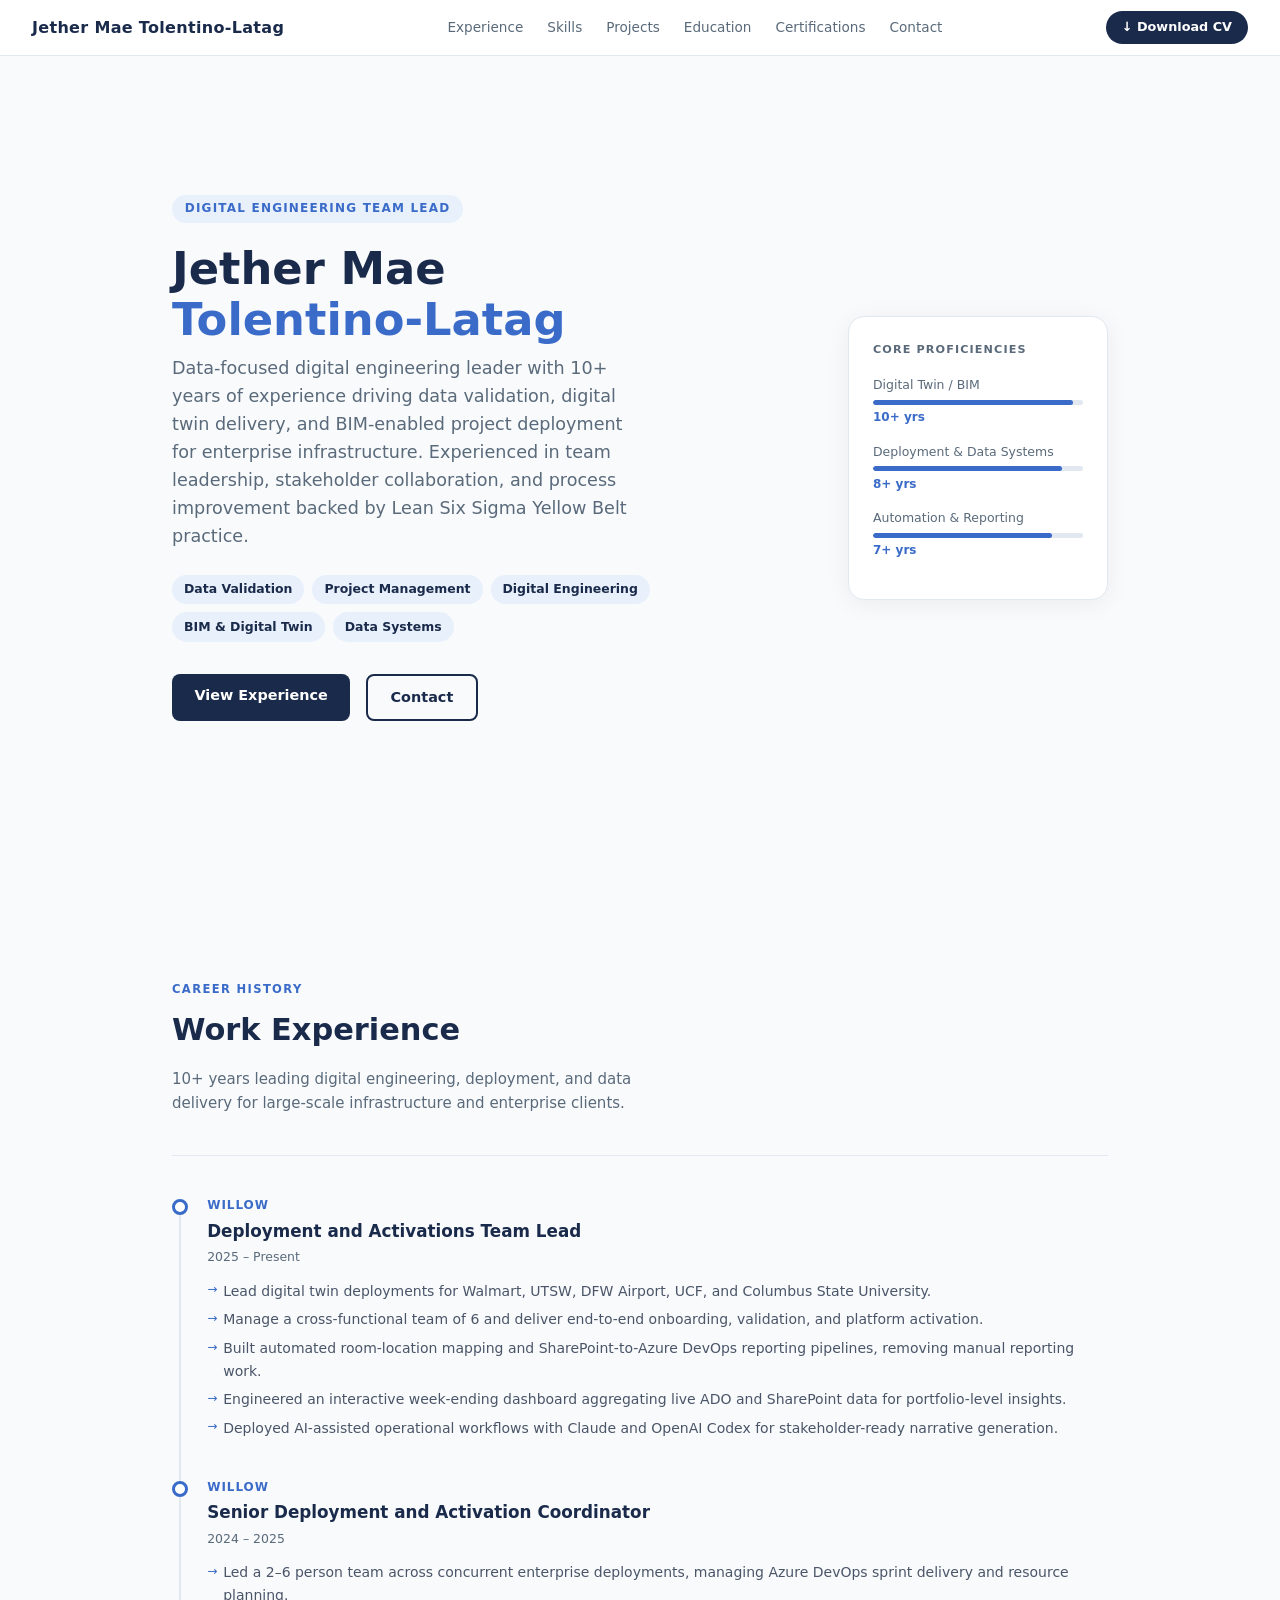
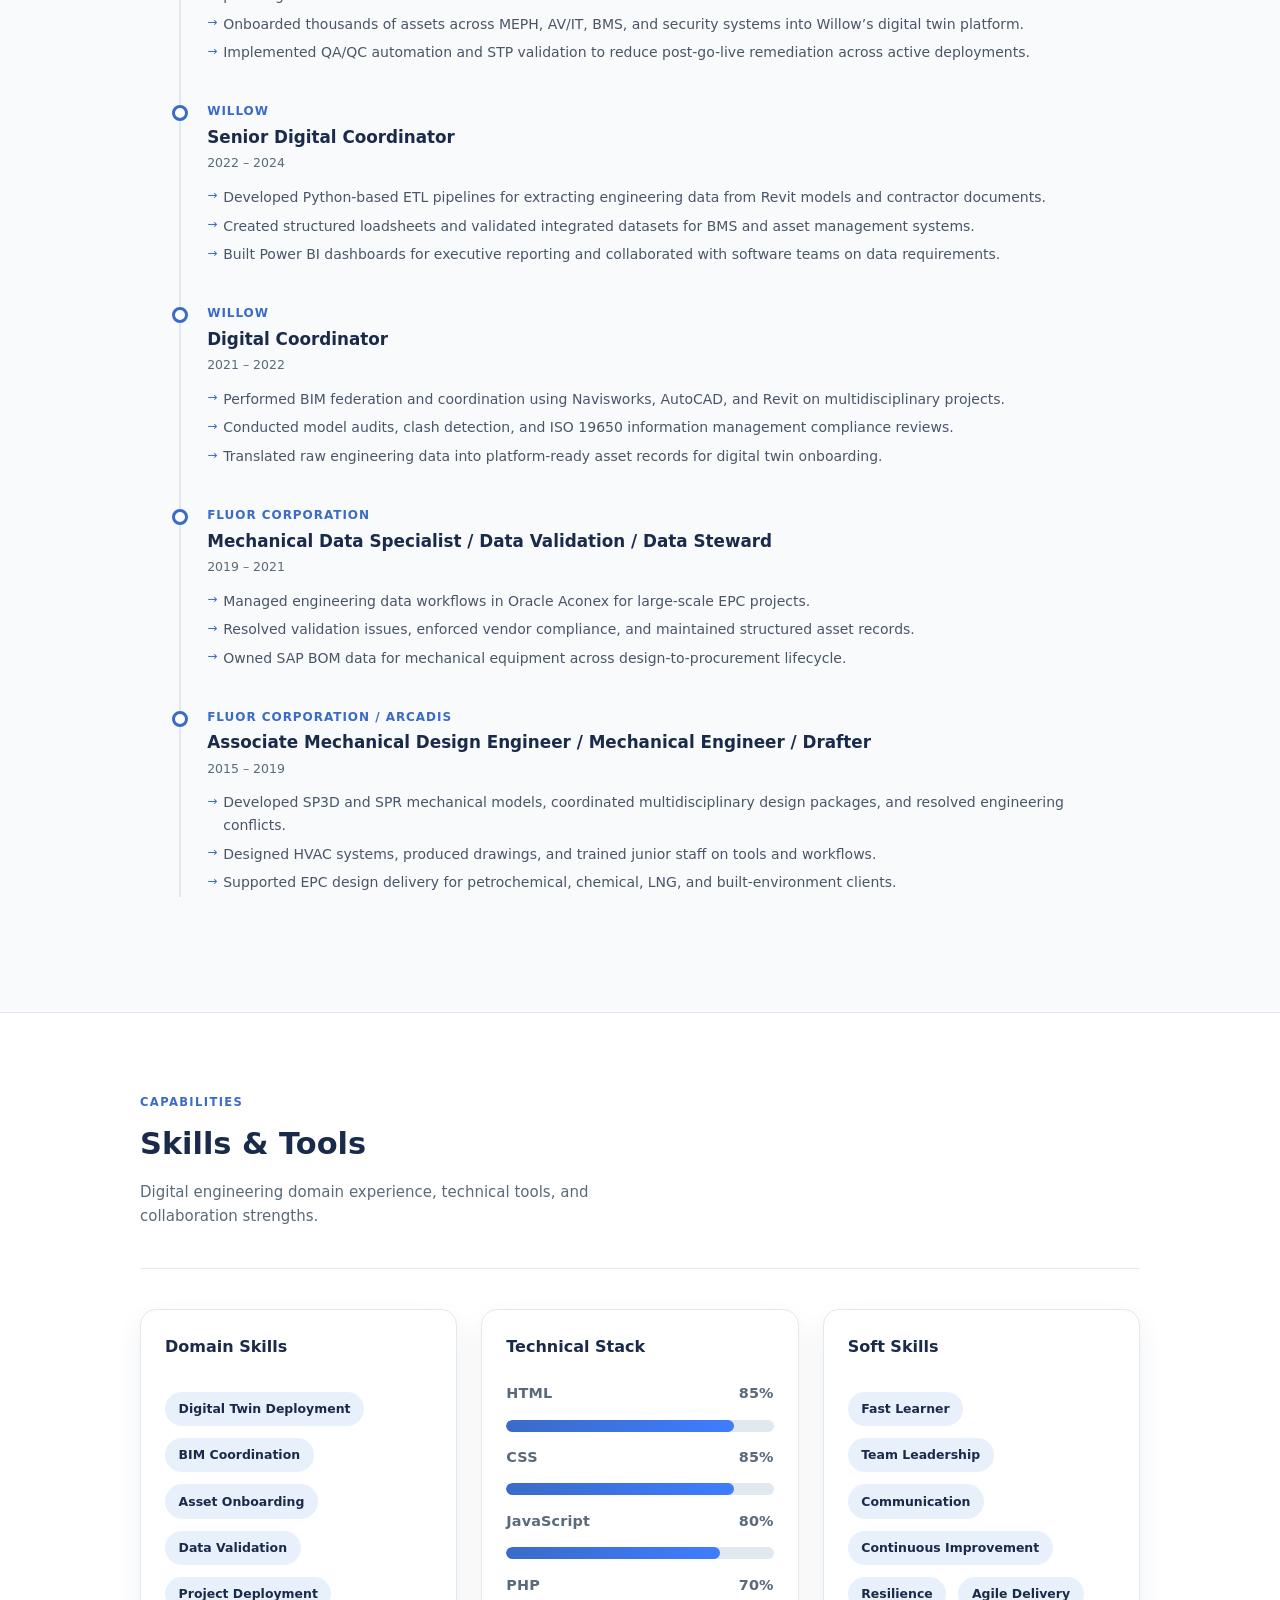
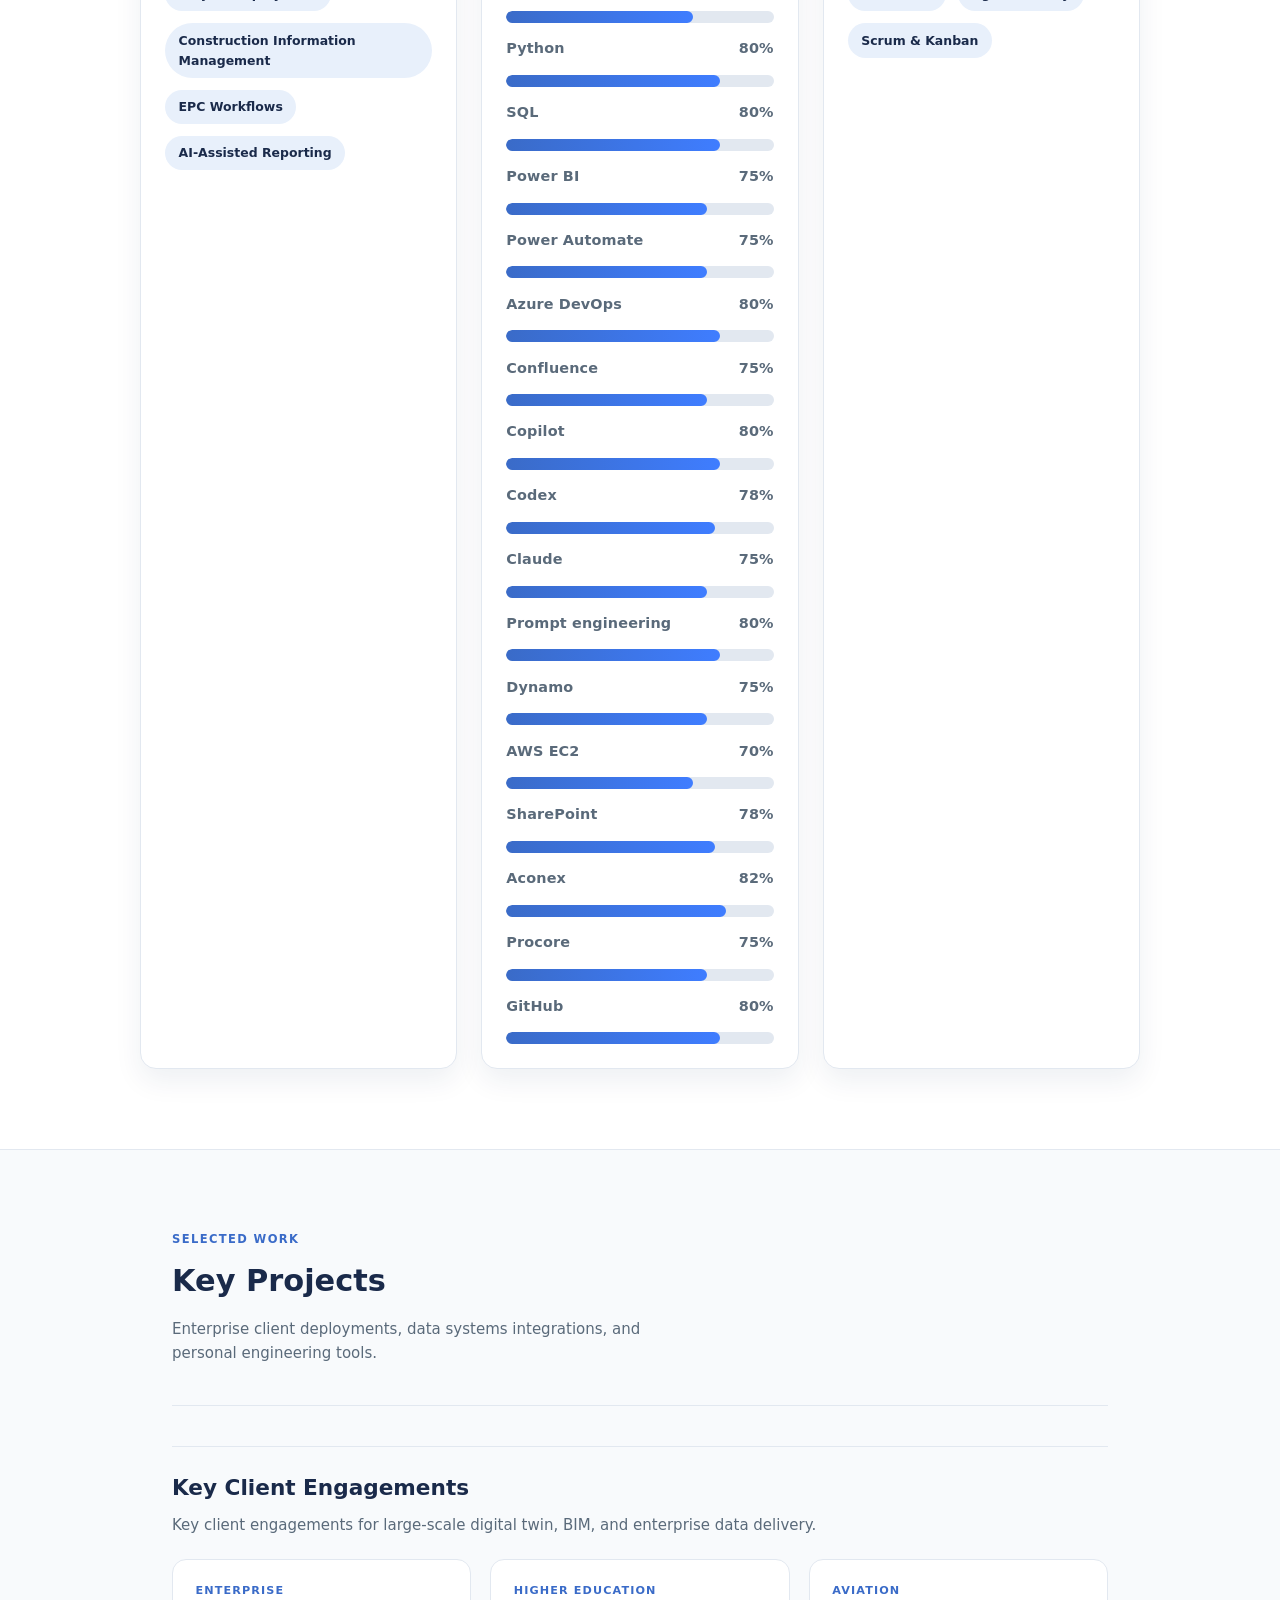
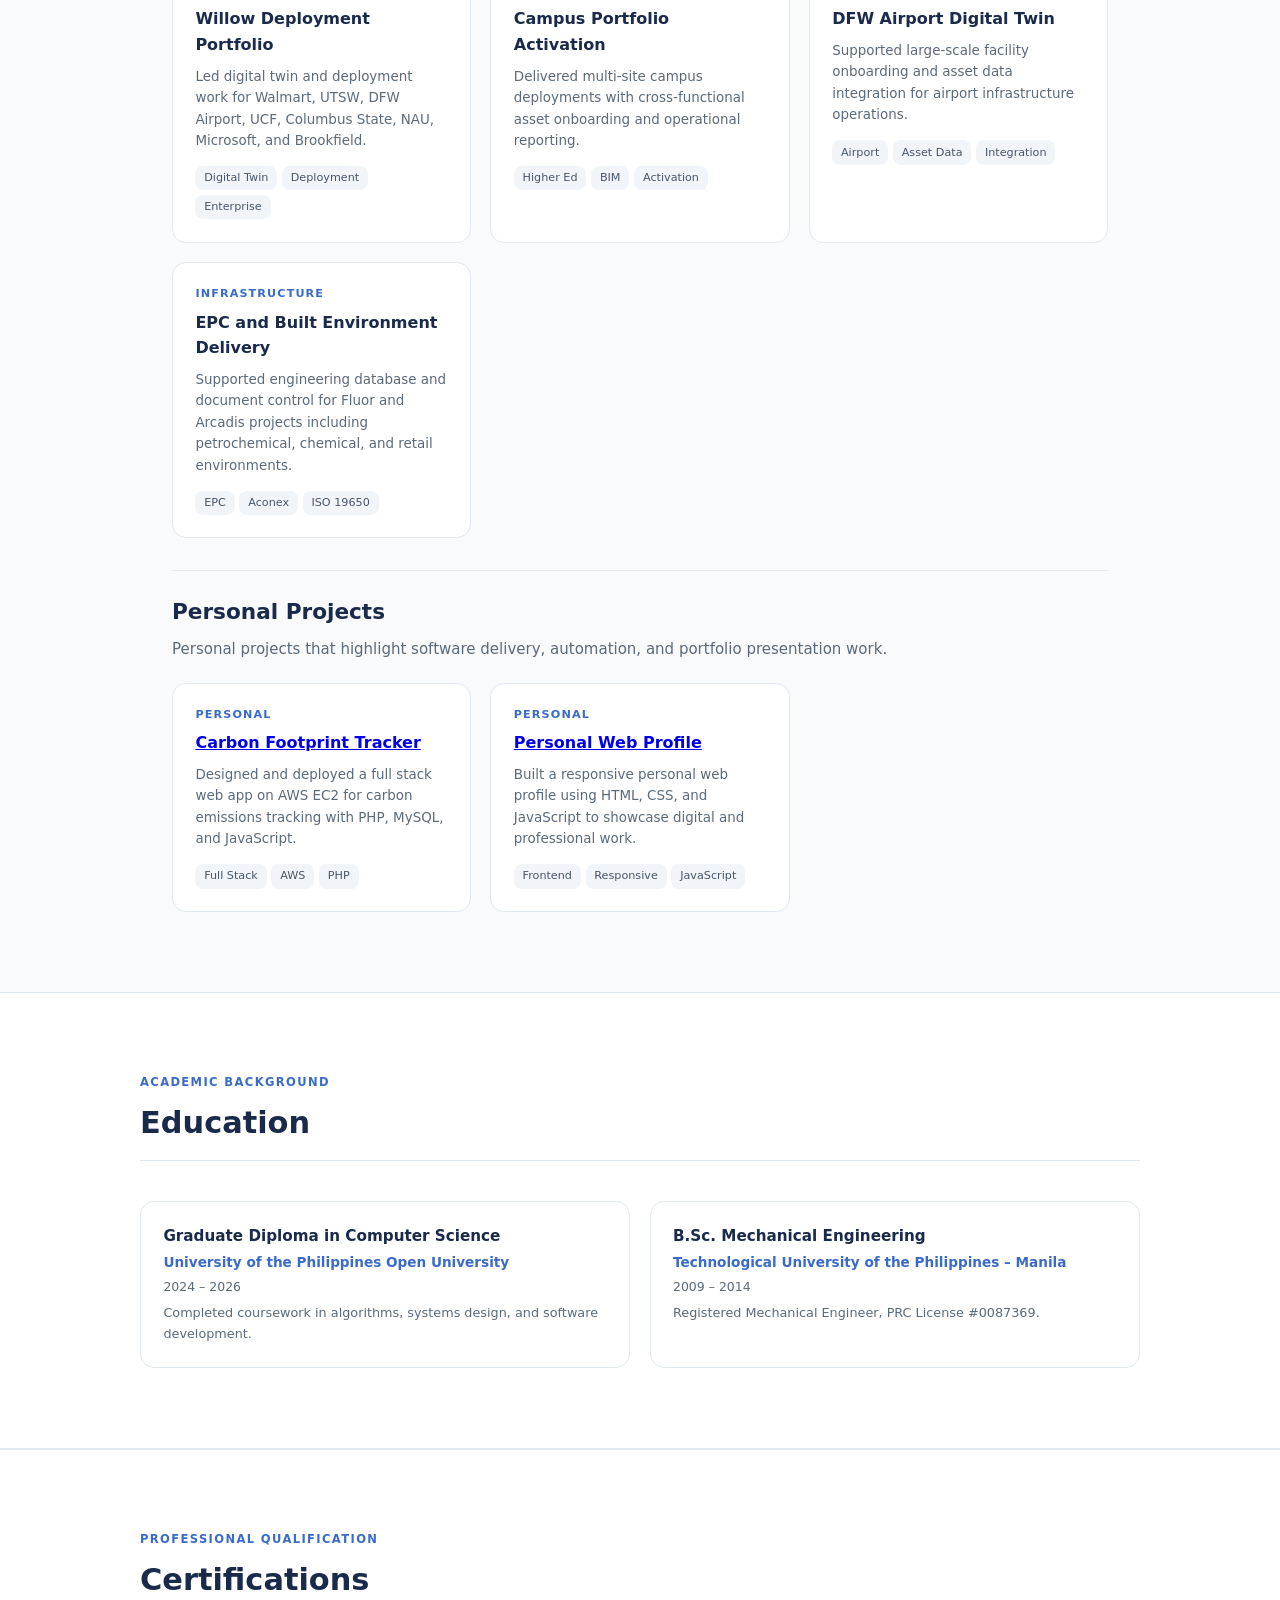
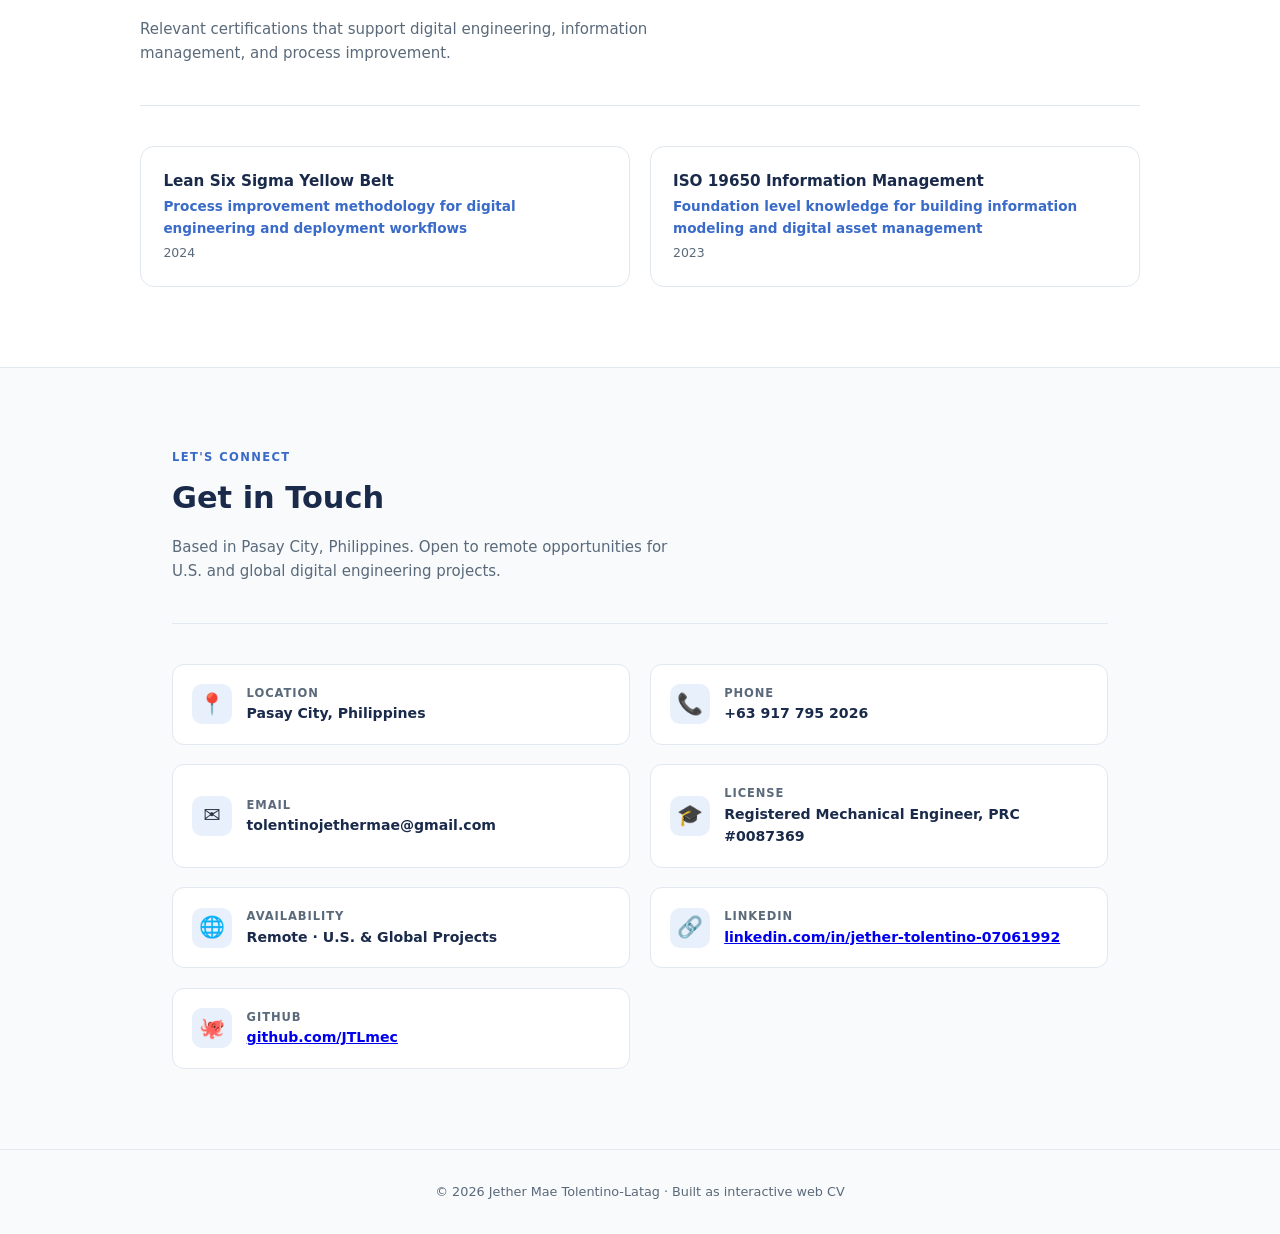
==== index.html @ 27176d37 "Add .DS_Store and remove Software & Cloud stat Adds a .DS_Store file and removes the "Software & Clo" ====
<!DOCTYPE html>
<html lang="en">
<head>
<meta charset="UTF-8"/>
<meta name="viewport" content="width=device-width,initial-scale=1"/>
<title>Jether Mae Tolentino-Latag – CV</title>
<link rel="stylesheet" href="style.css"/>
</head>
<body>

<nav>
  <span class="nav-name">Jether Mae Tolentino-Latag</span>
  <div class="nav-links">
    <a href="#experience">Experience</a>
    <a href="#skills">Skills</a>
    <a href="#projects">Projects</a>
    <a href="#education">Education</a>
    <a href="#certifications">Certifications</a>
    <a href="#contact">Contact</a>
  </div>
  <a class="nav-dl" href="resume.pdf" download>↓ Download CV</a>
</nav>

<!-- HERO -->
<section class="hero" id="hero">
  <div class="hero-inner">
    <div>
      <span class="hero-tag">Digital Engineering Team Lead</span>
      <h1>Jether Mae<br/><span>Tolentino-Latag</span></h1>
      <p class="hero-sub">Data-focused digital engineering leader with 10+ years of experience driving data validation, digital twin delivery, and BIM-enabled project deployment for enterprise infrastructure. Experienced in team leadership, stakeholder collaboration, and process improvement backed by Lean Six Sigma Yellow Belt practice.</p>
      <div class="hero-badges">
        <span class="badge">Data Validation</span>
        <span class="badge">Project Management</span>
        <span class="badge">Digital Engineering</span>
        <span class="badge">BIM & Digital Twin</span>
        <span class="badge">Data Systems</span>
      </div>
      <div class="hero-ctas">
        <a class="btn-primary" href="#experience">View Experience</a>
        <a class="btn-secondary" href="#contact">Contact</a>
      </div>
    </div>
    <div class="hero-card">
      <h3>Core Proficiencies</h3>
      <div class="stat">
        <div class="stat-label">Digital Twin / BIM</div>
        <div class="stat-bar"><div class="stat-fill" style="width:0%" data-w="95%"></div></div>
        <div class="stat-num">10+ yrs</div>
      </div>
      <div class="stat">
        <div class="stat-label">Deployment & Data Systems</div>
        <div class="stat-bar"><div class="stat-fill" style="width:0%" data-w="90%"></div></div>
        <div class="stat-num">8+ yrs</div>
      </div>
      <div class="stat">
        <div class="stat-label">Automation & Reporting</div>
        <div class="stat-bar"><div class="stat-fill" style="width:0%" data-w="85%"></div></div>
        <div class="stat-num">7+ yrs</div>
      </div>
    </div>
  </div>
</section>

<!-- EXPERIENCE -->
<section id="experience">
  <div class="reveal">
    <div class="section-label">Career History</div>
    <div class="section-title">Work Experience</div>
    <p class="section-sub">10+ years leading digital engineering, deployment, and data delivery for large-scale infrastructure and enterprise clients.</p>
  </div>
  <hr class="divider"/>
  <div class="timeline reveal">
    <div class="tl-item">
      <div class="tl-dot"></div>
      <div class="tl-body">
        <div class="tl-company">Willow</div>
        <div class="tl-role">Deployment and Activations Team Lead</div>
        <div class="tl-date">2025 – Present</div>
        <ul class="tl-points">
          <li>Lead digital twin deployments for Walmart, UTSW, DFW Airport, UCF, and Columbus State University.</li>
          <li>Manage a cross-functional team of 6 and deliver end-to-end onboarding, validation, and platform activation.</li>
          <li>Built automated room-location mapping and SharePoint-to-Azure DevOps reporting pipelines, removing manual reporting work.</li>
          <li>Engineered an interactive week-ending dashboard aggregating live ADO and SharePoint data for portfolio-level insights.</li>
          <li>Deployed AI-assisted operational workflows with Claude and OpenAI Codex for stakeholder-ready narrative generation.</li>
        </ul>
      </div>
    </div>
    <div class="tl-item">
      <div class="tl-dot"></div>
      <div class="tl-body">
        <div class="tl-company">Willow</div>
        <div class="tl-role">Senior Deployment and Activation Coordinator</div>
        <div class="tl-date">2024 – 2025</div>
        <ul class="tl-points">
          <li>Led a 2–6 person team across concurrent enterprise deployments, managing Azure DevOps sprint delivery and resource planning.</li>
          <li>Onboarded thousands of assets across MEPH, AV/IT, BMS, and security systems into Willow’s digital twin platform.</li>
          <li>Implemented QA/QC automation and STP validation to reduce post-go-live remediation across active deployments.</li>
        </ul>
      </div>
    </div>
    <div class="tl-item">
      <div class="tl-dot"></div>
      <div class="tl-body">
        <div class="tl-company">Willow</div>
        <div class="tl-role">Senior Digital Coordinator</div>
        <div class="tl-date">2022 – 2024</div>
        <ul class="tl-points">
          <li>Developed Python-based ETL pipelines for extracting engineering data from Revit models and contractor documents.</li>
          <li>Created structured loadsheets and validated integrated datasets for BMS and asset management systems.</li>
          <li>Built Power BI dashboards for executive reporting and collaborated with software teams on data requirements.</li>
        </ul>
      </div>
    </div>
    <div class="tl-item">
      <div class="tl-dot"></div>
      <div class="tl-body">
        <div class="tl-company">Willow</div>
        <div class="tl-role">Digital Coordinator</div>
        <div class="tl-date">2021 – 2022</div>
        <ul class="tl-points">
          <li>Performed BIM federation and coordination using Navisworks, AutoCAD, and Revit on multidisciplinary projects.</li>
          <li>Conducted model audits, clash detection, and ISO 19650 information management compliance reviews.</li>
          <li>Translated raw engineering data into platform-ready asset records for digital twin onboarding.</li>
        </ul>
      </div>
    </div>
    <div class="tl-item">
      <div class="tl-dot"></div>
      <div class="tl-body">
        <div class="tl-company">Fluor Corporation</div>
        <div class="tl-role">Mechanical Data Specialist / Data Validation / Data Steward</div>
        <div class="tl-date">2019 – 2021</div>
        <ul class="tl-points">
          <li>Managed engineering data workflows in Oracle Aconex for large-scale EPC projects.</li>
          <li>Resolved validation issues, enforced vendor compliance, and maintained structured asset records.</li>
          <li>Owned SAP BOM data for mechanical equipment across design-to-procurement lifecycle.</li>
        </ul>
      </div>
    </div>
    <div class="tl-item">
      <div class="tl-dot"></div>
      <div class="tl-body">
        <div class="tl-company">Fluor Corporation / Arcadis</div>
        <div class="tl-role">Associate Mechanical Design Engineer / Mechanical Engineer / Drafter</div>
        <div class="tl-date">2015 – 2019</div>
        <ul class="tl-points">
          <li>Developed SP3D and SPR mechanical models, coordinated multidisciplinary design packages, and resolved engineering conflicts.</li>
          <li>Designed HVAC systems, produced drawings, and trained junior staff on tools and workflows.</li>
          <li>Supported EPC design delivery for petrochemical, chemical, LNG, and built-environment clients.</li>
        </ul>
      </div>
    </div>
  </div>
</section>

<!-- SKILLS -->
<section id="skills" style="background:var(--white);border-top:1px solid var(--border);border-bottom:1px solid var(--border);max-width:100%;padding:5rem 2rem;">
<div style="max-width:1000px;margin:0 auto;">
    <div class="reveal">
    <div class="section-label">Capabilities</div>
    <div class="section-title">Skills & Tools</div>
    <p class="section-sub">Digital engineering domain experience, technical tools, and collaboration strengths.</p>
  </div>
  <hr class="divider"/>
  <div class="skill-grid reveal">
    <div class="skill-card">
      <div class="skill-card-title">Domain Skills</div>
      <div class="skill-badges">
        <span class="badge">Digital Twin Deployment</span>
        <span class="badge">BIM Coordination</span>
        <span class="badge">Asset Onboarding</span>
        <span class="badge">Data Validation</span>
        <span class="badge">Project Deployment</span>
        <span class="badge">Construction Information Management</span>
        <span class="badge">EPC Workflows</span>
        <span class="badge">AI-Assisted Reporting</span>
      </div>
    </div>
    <div class="skill-card">
      <div class="skill-card-title">Technical Stack</div>
      <div class="skill-metrics">
        <div class="metric-row"><span>HTML</span><span>85%</span></div>
        <div class="metric-bar"><div class="metric-fill" style="width:0%" data-w="85%"></div></div>
        <div class="metric-row"><span>CSS</span><span>85%</span></div>
        <div class="metric-bar"><div class="metric-fill" style="width:0%" data-w="85%"></div></div>
        <div class="metric-row"><span>JavaScript</span><span>80%</span></div>
        <div class="metric-bar"><div class="metric-fill" style="width:0%" data-w="80%"></div></div>
        <div class="metric-row"><span>PHP</span><span>70%</span></div>
        <div class="metric-bar"><div class="metric-fill" style="width:0%" data-w="70%"></div></div>
        <div class="metric-row"><span>Python</span><span>80%</span></div>
        <div class="metric-bar"><div class="metric-fill" style="width:0%" data-w="80%"></div></div>
        <div class="metric-row"><span>SQL</span><span>80%</span></div>
        <div class="metric-bar"><div class="metric-fill" style="width:0%" data-w="80%"></div></div>
        <div class="metric-row"><span>Power BI</span><span>75%</span></div>
        <div class="metric-bar"><div class="metric-fill" style="width:0%" data-w="75%"></div></div>
        <div class="metric-row"><span>Power Automate</span><span>75%</span></div>
        <div class="metric-bar"><div class="metric-fill" style="width:0%" data-w="75%"></div></div>
        <div class="metric-row"><span>Azure DevOps</span><span>80%</span></div>
        <div class="metric-bar"><div class="metric-fill" style="width:0%" data-w="80%"></div></div>
        <div class="metric-row"><span>Confluence</span><span>75%</span></div>
        <div class="metric-bar"><div class="metric-fill" style="width:0%" data-w="75%"></div></div>
        <div class="metric-row"><span>Copilot</span><span>80%</span></div>
        <div class="metric-bar"><div class="metric-fill" style="width:0%" data-w="80%"></div></div>
        <div class="metric-row"><span>Codex</span><span>78%</span></div>
        <div class="metric-bar"><div class="metric-fill" style="width:0%" data-w="78%"></div></div>
        <div class="metric-row"><span>Claude</span><span>75%</span></div>
        <div class="metric-bar"><div class="metric-fill" style="width:0%" data-w="75%"></div></div>
        <div class="metric-row"><span>Prompt engineering</span><span>80%</span></div>
        <div class="metric-bar"><div class="metric-fill" style="width:0%" data-w="80%"></div></div>
        <div class="metric-row"><span>Dynamo</span><span>75%</span></div>
        <div class="metric-bar"><div class="metric-fill" style="width:0%" data-w="75%"></div></div>
        <div class="metric-row"><span>AWS EC2</span><span>70%</span></div>
        <div class="metric-bar"><div class="metric-fill" style="width:0%" data-w="70%"></div></div>
        <div class="metric-row"><span>SharePoint</span><span>78%</span></div>
        <div class="metric-bar"><div class="metric-fill" style="width:0%" data-w="78%"></div></div>
        <div class="metric-row"><span>Aconex</span><span>82%</span></div>
        <div class="metric-bar"><div class="metric-fill" style="width:0%" data-w="82%"></div></div>
        <div class="metric-row"><span>Procore</span><span>75%</span></div>
        <div class="metric-bar"><div class="metric-fill" style="width:0%" data-w="75%"></div></div>
        <div class="metric-row"><span>GitHub</span><span>80%</span></div>
        <div class="metric-bar"><div class="metric-fill" style="width:0%" data-w="80%"></div></div>
      </div>
    </div>
    <div class="skill-card">
      <div class="skill-card-title">Soft Skills</div>
      <div class="skill-badges">
        <span class="badge">Fast Learner</span>
        <span class="badge">Team Leadership</span>
        <span class="badge">Communication</span>
        <span class="badge">Continuous Improvement</span>
        <span class="badge">Resilience</span>
        <span class="badge">Agile Delivery</span>
        <span class="badge">Scrum & Kanban</span>
      </div>
    </div>
  </div>
</div>
</section>

<!-- PROJECTS -->
<section id="projects">
  <div class="reveal">
    <div class="section-label">Selected Work</div>
    <div class="section-title">Key Projects</div>
    <p class="section-sub">Enterprise client deployments, data systems integrations, and personal engineering tools.</p>
  </div>
  <hr class="divider"/>
  <div class="subsection-header reveal">
    <div class="subsection-title">Key Client Engagements</div>
    <div class="subsection-summary">Key client engagements for large-scale digital twin, BIM, and enterprise data delivery.</div>
  </div>
  <div class="proj-grid reveal">
    <div class="proj-card">
      <div class="proj-client">Enterprise</div>
      <div class="proj-name">Willow Deployment Portfolio</div>
      <div class="proj-desc">Led digital twin and deployment work for Walmart, UTSW, DFW Airport, UCF, Columbus State, NAU, Microsoft, and Brookfield.</div>
      <div class="proj-chips"><span class="chip">Digital Twin</span><span class="chip">Deployment</span><span class="chip">Enterprise</span></div>
    </div>
    <div class="proj-card">
      <div class="proj-client">Higher Education</div>
      <div class="proj-name">Campus Portfolio Activation</div>
      <div class="proj-desc">Delivered multi-site campus deployments with cross-functional asset onboarding and operational reporting.</div>
      <div class="proj-chips"><span class="chip">Higher Ed</span><span class="chip">BIM</span><span class="chip">Activation</span></div>
    </div>
    <div class="proj-card">
      <div class="proj-client">Aviation</div>
      <div class="proj-name">DFW Airport Digital Twin</div>
      <div class="proj-desc">Supported large-scale facility onboarding and asset data integration for airport infrastructure operations.</div>
      <div class="proj-chips"><span class="chip">Airport</span><span class="chip">Asset Data</span><span class="chip">Integration</span></div>
    </div>
    <div class="proj-card">
      <div class="proj-client">Infrastructure</div>
      <div class="proj-name">EPC and Built Environment Delivery</div>
      <div class="proj-desc">Supported engineering database and document control for Fluor and Arcadis projects including petrochemical, chemical, and retail environments.</div>
      <div class="proj-chips"><span class="chip">EPC</span><span class="chip">Aconex</span><span class="chip">ISO 19650</span></div>
    </div>
  </div>
  <div class="subsection-header reveal">
    <div class="subsection-title">Personal Projects</div>
    <div class="subsection-summary">Personal projects that highlight software delivery, automation, and portfolio presentation work.</div>
  </div>
  <div class="proj-grid reveal">
    <div class="proj-card">
      <div class="proj-client">Personal</div>
      <div class="proj-name"><a href="https://jtlmec.github.io/C-Tracker/" target="_blank" rel="noopener">Carbon Footprint Tracker</a></div>
      <div class="proj-desc">Designed and deployed a full stack web app on AWS EC2 for carbon emissions tracking with PHP, MySQL, and JavaScript.</div>
      <div class="proj-chips"><span class="chip">Full Stack</span><span class="chip">AWS</span><span class="chip">PHP</span></div>
    </div>
    <div class="proj-card">
      <div class="proj-client">Personal</div>
      <div class="proj-name"><a href="https://jtlmec.github.io/CMSC207_Personal_Web_Profile/" target="_blank" rel="noopener">Personal Web Profile</a></div>
      <div class="proj-desc">Built a responsive personal web profile using HTML, CSS, and JavaScript to showcase digital and professional work.</div>
      <div class="proj-chips"><span class="chip">Frontend</span><span class="chip">Responsive</span><span class="chip">JavaScript</span></div>
    </div>
  </div>
</section>

<!-- EDUCATION -->
<section id="education" style="background:var(--white);border-top:1px solid var(--border);border-bottom:1px solid var(--border);max-width:100%;padding:5rem 2rem;">
<div style="max-width:1000px;margin:0 auto;">
  <div class="reveal">
    <div class="section-label">Academic Background</div>
    <div class="section-title">Education</div>
  </div>
  <hr class="divider"/>
  <div class="edu-grid reveal">
    <div class="edu-card">
      <div class="edu-degree">Graduate Diploma in Computer Science</div>
      <div class="edu-school">University of the Philippines Open University</div>
      <div class="edu-year">2024 – 2026</div>
      <div class="edu-note">Completed coursework in algorithms, systems design, and software development.</div>
    </div>
    <div class="edu-card">
      <div class="edu-degree">B.Sc. Mechanical Engineering</div>
      <div class="edu-school">Technological University of the Philippines – Manila</div>
      <div class="edu-year">2009 – 2014</div>
      <div class="edu-note">Registered Mechanical Engineer, PRC License #0087369.</div>
    </div>
  </div>
</div>
</section>

<!-- CERTIFICATIONS -->
<section id="certifications" style="background:var(--white);border-top:1px solid var(--border);border-bottom:1px solid var(--border);max-width:100%;padding:5rem 2rem;">
<div style="max-width:1000px;margin:0 auto;">
  <div class="reveal">
    <div class="section-label">Professional Qualification</div>
    <div class="section-title">Certifications</div>
    <p class="section-sub">Relevant certifications that support digital engineering, information management, and process improvement.</p>
  </div>
  <hr class="divider"/>
  <div class="edu-grid reveal">
    <div class="edu-card">
      <div class="edu-degree">Lean Six Sigma Yellow Belt</div>
      <div class="edu-school">Process improvement methodology for digital engineering and deployment workflows</div>
      <div class="edu-year">2024</div>
    </div>
    <div class="edu-card">
      <div class="edu-degree">ISO 19650 Information Management</div>
      <div class="edu-school">Foundation level knowledge for building information modeling and digital asset management</div>
      <div class="edu-year">2023</div>
    </div>
  </div>
</div>
</section>

<!-- CONTACT -->
<section id="contact">
  <div class="reveal">
    <div class="section-label">Let's Connect</div>
    <div class="section-title">Get in Touch</div>
    <p class="section-sub">Based in Pasay City, Philippines. Open to remote opportunities for U.S. and global digital engineering projects.</p>
  </div>
  <hr class="divider"/>
  <div class="contact-grid reveal">
    <div class="contact-item">
      <div class="contact-icon">📍</div>
      <div>
        <div class="contact-label">Location</div>
        <div class="contact-val">Pasay City, Philippines</div>
      </div>
    </div>
    <div class="contact-item">
      <div class="contact-icon">📞</div>
      <div>
        <div class="contact-label">Phone</div>
        <div class="contact-val">+63 917 795 2026</div>
      </div>
    </div>
    <div class="contact-item">
      <div class="contact-icon">✉️</div>
      <div>
        <div class="contact-label">Email</div>
        <div class="contact-val">tolentinojethermae@gmail.com</div>
      </div>
    </div>
    <div class="contact-item">
      <div class="contact-icon">🎓</div>
      <div>
        <div class="contact-label">License</div>
        <div class="contact-val">Registered Mechanical Engineer, PRC #0087369</div>
      </div>
    </div>
    <div class="contact-item">
      <div class="contact-icon">🌐</div>
      <div>
        <div class="contact-label">Availability</div>
        <div class="contact-val">Remote · U.S. & Global Projects</div>
      </div>
    </div>
    <div class="contact-item">
      <div class="contact-icon">🔗</div>
      <div>
        <div class="contact-label">LinkedIn</div>
        <div class="contact-val"><a href="https://www.linkedin.com/in/jether-tolentino-07061992" target="_blank" rel="noopener">linkedin.com/in/jether-tolentino-07061992</a></div>
      </div>
    </div>
    <div class="contact-item">
      <div class="contact-icon">🐙</div>
      <div>
        <div class="contact-label">GitHub</div>
        <div class="contact-val"><a href="https://github.com/JTLmec" target="_blank" rel="noopener">github.com/JTLmec</a></div>
      </div>
    </div>
  </div>
</section>

<footer style="text-align:center;padding:2rem;color:var(--mid);font-size:.8rem;border-top:1px solid var(--border);">
  © 2026 Jether Mae Tolentino-Latag · Built as interactive web CV
</footer>

<script>
  // Scroll reveal
  const reveals = document.querySelectorAll('.reveal');
  const obs = new IntersectionObserver(entries=>{
    entries.forEach(e=>{if(e.isIntersecting){e.target.classList.add('visible');}});
  },{threshold:.12});
  reveals.forEach(r=>obs.observe(r));

  // Animate hero and skill bars when each section becomes visible
  const statFills = document.querySelectorAll('.stat-fill');
  const metricFills = document.querySelectorAll('.metric-fill');
  const barObs = new IntersectionObserver(entries=>{
    entries.forEach(e=>{
      if(!e.isIntersecting) return;
      if(e.target.classList.contains('hero-card')){
        statFills.forEach(f=>{f.style.width=f.dataset.w;});
      }
      if(e.target.classList.contains('skill-grid')){
        metricFills.forEach(f=>{f.style.width=f.dataset.w;});
      }
    });
  },{threshold:.25});
  const heroCard = document.querySelector('.hero-card');
  const skillGrid = document.querySelector('.skill-grid');
  if(heroCard) barObs.observe(heroCard);
  if(skillGrid) barObs.observe(skillGrid);

  // Active nav link on scroll
  const sections = document.querySelectorAll('section[id]');
  const navLinks = document.querySelectorAll('.nav-links a');
  window.addEventListener('scroll',()=>{
    let cur='';
    sections.forEach(s=>{
      if(window.scrollY>=s.offsetTop-80) cur=s.id;
    });
    navLinks.forEach(a=>{
      a.classList.toggle('active',a.getAttribute('href')==='#'+cur);
    });
  });

  // Hide download link if resume.pdf is not present
  (function(){
    const dl = document.querySelector('.nav-dl');
    if(!dl) return;
    fetch('resume.pdf', {method: 'HEAD'}).then(res=>{
      if(!res.ok) dl.style.display = 'none';
    }).catch(()=>{ dl.style.display = 'none'; });
  })();
</script>
</body>
</html>
---- style.css ----
*{margin:0;padding:0;box-sizing:border-box;}
:root{
  --navy:#1a2a4a;
  --blue:#3a6bc8;
  --light-blue:#e8f0fb;
  --mid:#5a6a7a;
  --border:#e2e8f0;
  --bg:#f8fafc;
  --white:#fff;
}
body{font-family:'Segoe UI',system-ui,sans-serif;background:var(--bg);color:#2d3748;line-height:1.6;font-size:15px;}

/* NAV */
nav{position:fixed;top:0;left:0;right:0;z-index:100;background:rgba(255,255,255,0.95);backdrop-filter:blur(8px);border-bottom:1px solid var(--border);display:flex;align-items:center;justify-content:space-between;padding:0 2rem;height:56px;}
.nav-name{font-weight:700;color:var(--navy);font-size:1rem;letter-spacing:.02em;}
.nav-links{display:flex;gap:1.5rem;}
.nav-links a{text-decoration:none;color:var(--mid);font-size:.85rem;font-weight:500;transition:color .2s;}
.nav-links a:hover,.nav-links a.active{color:var(--blue);}
.nav-dl{background:var(--navy);color:#fff;padding:.4rem 1rem;border-radius:20px;font-size:.8rem;font-weight:600;text-decoration:none;transition:background .2s;}
.nav-dl:hover{background:var(--blue);}

/* HERO */
.hero{min-height:100vh;display:flex;align-items:center;padding:80px 2rem 4rem;max-width:1000px;margin:0 auto;}
.hero-inner{display:grid;grid-template-columns:1fr 260px;gap:3rem;align-items:center;width:100%;}
.hero-tag{display:inline-block;background:var(--light-blue);color:var(--blue);font-size:.75rem;font-weight:700;letter-spacing:.1em;text-transform:uppercase;padding:.3rem .8rem;border-radius:20px;margin-bottom:1.2rem;}
.hero h1{font-size:2.8rem;font-weight:800;color:var(--navy);line-height:1.15;margin-bottom:.5rem;}
.hero h1 span{color:var(--blue);}
.hero-sub{font-size:1.1rem;color:var(--mid);margin-bottom:1.5rem;max-width:480px;}
.hero-badges{display:flex;flex-wrap:wrap;gap:.5rem;margin-bottom:2rem;}
.badge{background:var(--light-blue);color:var(--navy);font-size:.78rem;font-weight:600;padding:.3rem .75rem;border-radius:20px;}
.hero-ctas{display:flex;gap:1rem;}
.btn-primary{background:var(--navy);color:#fff;padding:.65rem 1.4rem;border-radius:8px;text-decoration:none;font-weight:600;font-size:.9rem;transition:background .2s;}
.btn-primary:hover{background:var(--blue);}
.btn-secondary{border:2px solid var(--navy);color:var(--navy);padding:.65rem 1.4rem;border-radius:8px;text-decoration:none;font-weight:600;font-size:.9rem;transition:all .2s;}
.btn-secondary:hover{background:var(--navy);color:#fff;}
.hero-card{background:var(--white);border:1px solid var(--border);border-radius:16px;padding:1.5rem;box-shadow:0 4px 24px rgba(0,0,0,.06);}
.hero-card h3{font-size:.7rem;text-transform:uppercase;letter-spacing:.1em;color:var(--mid);margin-bottom:1rem;}
.stat{margin-bottom:.9rem;}
.stat-label{font-size:.78rem;color:var(--mid);margin-bottom:.3rem;}
.stat-bar{height:5px;background:var(--border);border-radius:3px;overflow:hidden;}
.stat-fill{height:100%;background:var(--blue);border-radius:3px;transition:width 1.2s ease;}
.stat-num{font-size:.75rem;color:var(--blue);font-weight:700;margin-top:.2rem;}

/* SECTIONS */
section{max-width:1000px;margin:0 auto;padding:5rem 2rem;}
.section-label{font-size:.72rem;text-transform:uppercase;letter-spacing:.12em;color:var(--blue);font-weight:700;margin-bottom:.5rem;}
.section-title{font-size:1.9rem;font-weight:800;color:var(--navy);margin-bottom:.75rem;}
.section-sub{color:var(--mid);max-width:520px;margin-bottom:2.5rem;}
.subsection-header{margin:2rem 0 1.25rem;padding-top:1.5rem;border-top:1px solid var(--border);}
.subsection-label{font-size:.72rem;text-transform:uppercase;letter-spacing:.12em;color:var(--blue);font-weight:700;margin-bottom:.45rem;display:block;}
.subsection-title{font-size:1.35rem;font-weight:800;color:var(--navy);margin-bottom:.45rem;}
.subsection-summary{color:var(--mid);max-width:760px;margin-bottom:0;line-height:1.7;}
.divider{border:none;border-top:1px solid var(--border);margin-bottom:2.5rem;}

/* EXPERIENCE */
.timeline{position:relative;}
.timeline::before{content:'';position:absolute;left:7px;top:6px;bottom:0;width:2px;background:var(--border);}
.tl-item{display:grid;grid-template-columns:16px 1fr;gap:1.2rem;margin-bottom:2.2rem;position:relative;}
.tl-dot{width:16px;height:16px;border-radius:50%;background:var(--white);border:3px solid var(--blue);margin-top:3px;flex-shrink:0;z-index:1;}
.tl-body{}
.tl-company{font-size:.75rem;text-transform:uppercase;letter-spacing:.08em;color:var(--blue);font-weight:700;}
.tl-role{font-size:1.05rem;font-weight:700;color:var(--navy);margin:.15rem 0;}
.tl-date{font-size:.78rem;color:var(--mid);margin-bottom:.6rem;}
.tl-points{list-style:none;}
.tl-points li{font-size:.875rem;color:#4a5568;padding:.2rem 0 .2rem 1rem;position:relative;}
.tl-points li::before{content:'→';position:absolute;left:0;color:var(--blue);font-size:.75rem;top:.22rem;}

/* SKILLS */
/* Consolidated skill styles to avoid duplicate/conflicting rules */
.skill-grid{display:grid;grid-template-columns:repeat(3,minmax(260px,1fr));gap:1.5rem;margin-top:2rem;}
.skill-card{background:var(--white);border:1px solid var(--border);border-radius:16px;padding:1.5rem;box-shadow:0 12px 28px rgba(16,39,82,.07);transition:box-shadow .2s,transform .2s;}
.skill-card:hover{box-shadow:0 14px 32px rgba(16,39,82,.09);transform:translateY(-3px);}
.skill-card-title{font-size:1rem;font-weight:700;color:var(--navy);margin-bottom:1.4rem;}
.skill-metrics{display:grid;gap:.9rem;}
.metric-row{display:flex;justify-content:space-between;font-size:.9rem;color:var(--mid);font-weight:700;letter-spacing:.01em;}
.metric-bar{background:var(--border);border-radius:999px;overflow:hidden;height:12px;}
.metric-fill{height:100%;background:linear-gradient(90deg,var(--blue),#3f7dff);border-radius:999px;transition:width .4s ease;}
.skill-badges{display:flex;flex-wrap:wrap;gap:.75rem;margin-top:2rem;}
.skill-badges .badge{font-size:.78rem;padding:.45rem .85rem;border-radius:999px;}

@media(max-width:980px){
  .skill-grid{grid-template-columns:1fr 1fr;}
}
@media(max-width:680px){
  .skill-grid{grid-template-columns:1fr;}
}

/* PROJECTS */
.proj-grid{display:grid;grid-template-columns:repeat(auto-fill,minmax(280px,1fr));gap:1.2rem;}
.proj-card{background:var(--white);border:1px solid var(--border);border-radius:14px;padding:1.4rem;transition:box-shadow .2s,transform .2s;}
.proj-card:hover{box-shadow:0 8px 28px rgba(0,0,0,.08);transform:translateY(-3px);}
.proj-client{font-size:.7rem;text-transform:uppercase;letter-spacing:.1em;color:var(--blue);font-weight:700;margin-bottom:.4rem;}
.proj-name{font-size:1rem;font-weight:700;color:var(--navy);margin-bottom:.5rem;}
.proj-desc{font-size:.84rem;color:var(--mid);margin-bottom:.9rem;}
.proj-chips{display:flex;flex-wrap:wrap;gap:.3rem;}
.chip{font-size:.7rem;background:#f1f5f9;color:#475569;padding:.2rem .55rem;border-radius:8px;font-weight:500;}

/* EDUCATION */
.edu-grid{display:grid;grid-template-columns:1fr 1fr;gap:1.2rem;}
.edu-card{background:var(--white);border:1px solid var(--border);border-radius:14px;padding:1.4rem;}
.edu-degree{font-weight:700;color:var(--navy);font-size:.95rem;}
.edu-school{color:var(--blue);font-size:.85rem;font-weight:600;margin:.2rem 0;}
.edu-year{font-size:.78rem;color:var(--mid);}
.edu-note{font-size:.8rem;color:var(--mid);margin-top:.4rem;}

/* CONTACT */
.contact-grid{display:grid;grid-template-columns:1fr 1fr;gap:1.2rem;}
.contact-item{background:var(--white);border:1px solid var(--border);border-radius:12px;padding:1.2rem;display:flex;align-items:center;gap:.9rem;}
.contact-icon{font-size:1.3rem;width:40px;height:40px;background:var(--light-blue);border-radius:10px;display:flex;align-items:center;justify-content:center;flex-shrink:0;}
.contact-label{font-size:.72rem;text-transform:uppercase;letter-spacing:.08em;color:var(--mid);font-weight:700;}
.contact-val{font-size:.88rem;color:var(--navy);font-weight:600;}

/* SCROLL ANIMATION */
.reveal{opacity:0;transform:translateY(20px);transition:opacity .6s ease,transform .6s ease;}
.reveal.visible{opacity:1;transform:none;}

@media(max-width:680px){
  .hero-inner{grid-template-columns:1fr;}
  .hero-card{display:none;}
  .hero h1{font-size:2rem;}
  .edu-grid,.contact-grid{grid-template-columns:1fr;}
  .nav-links{display:none;}
  .skill-bars{grid-template-columns:1fr;}
}
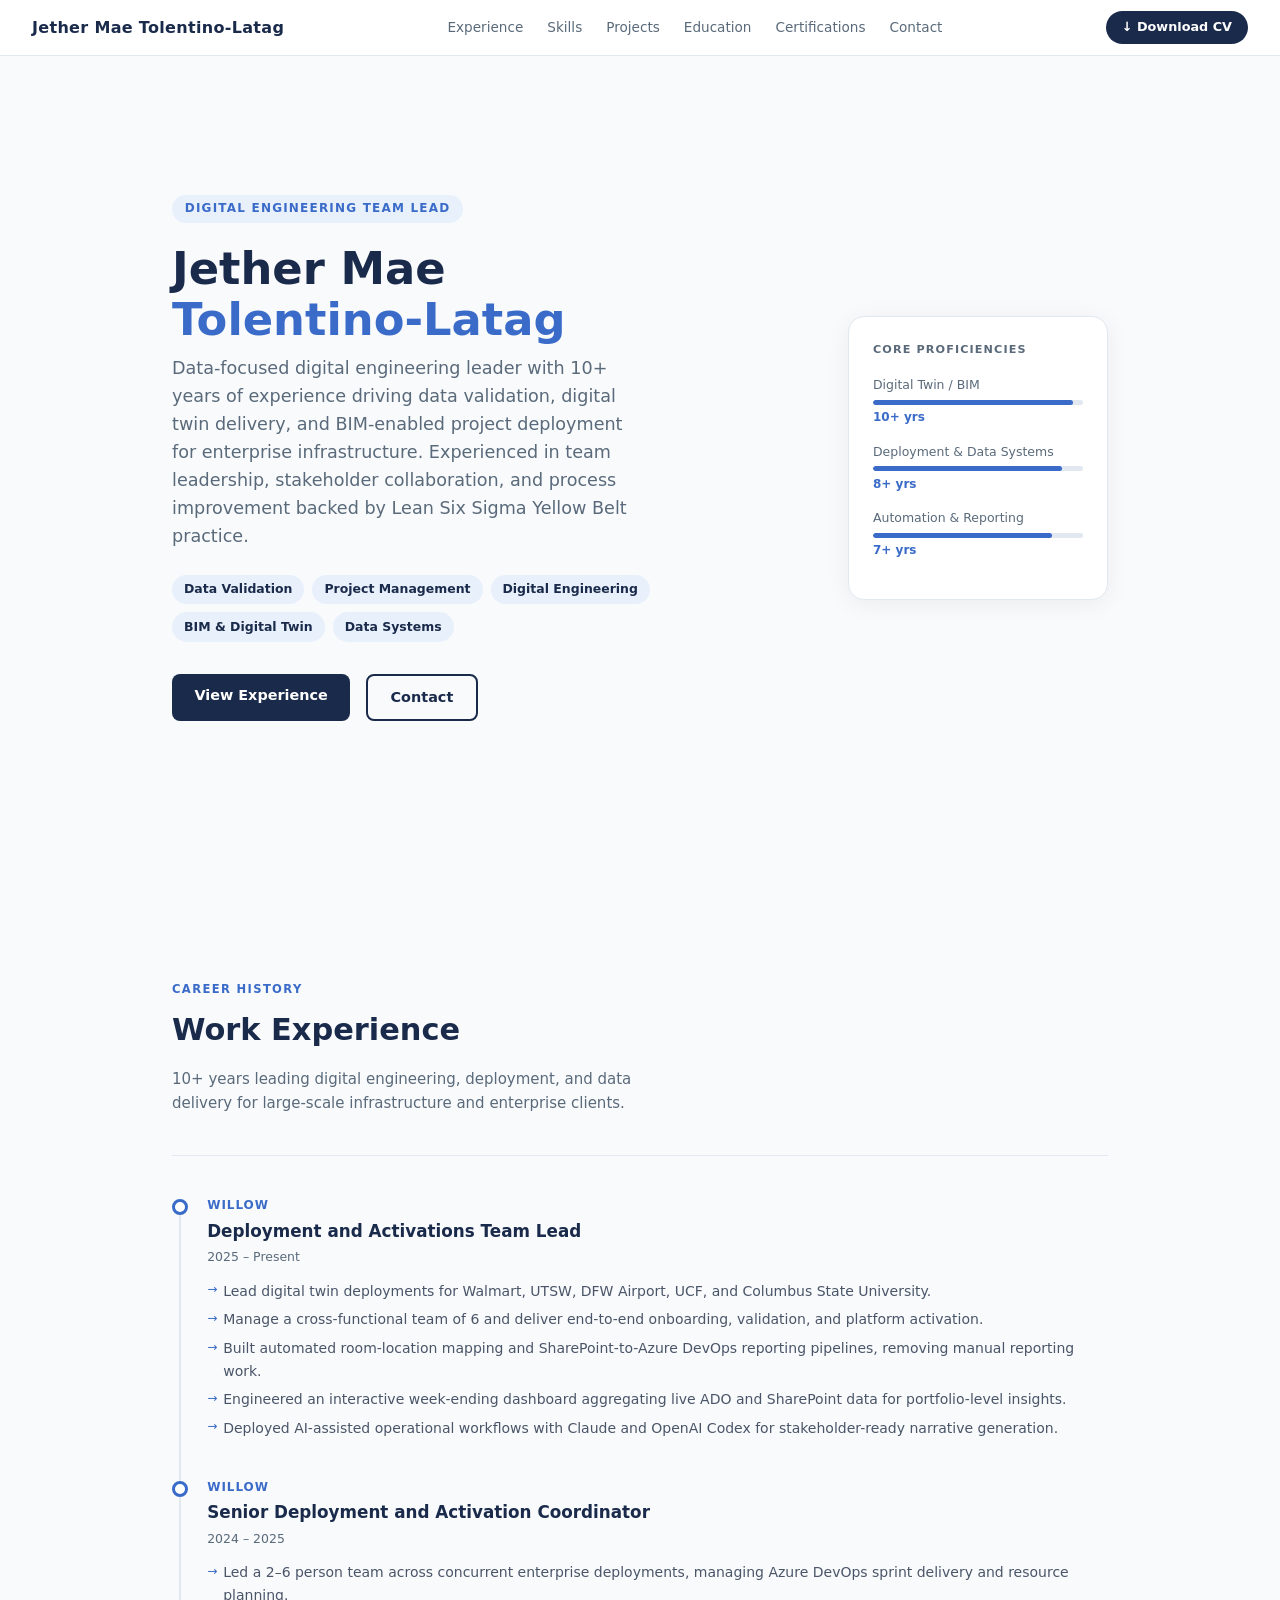
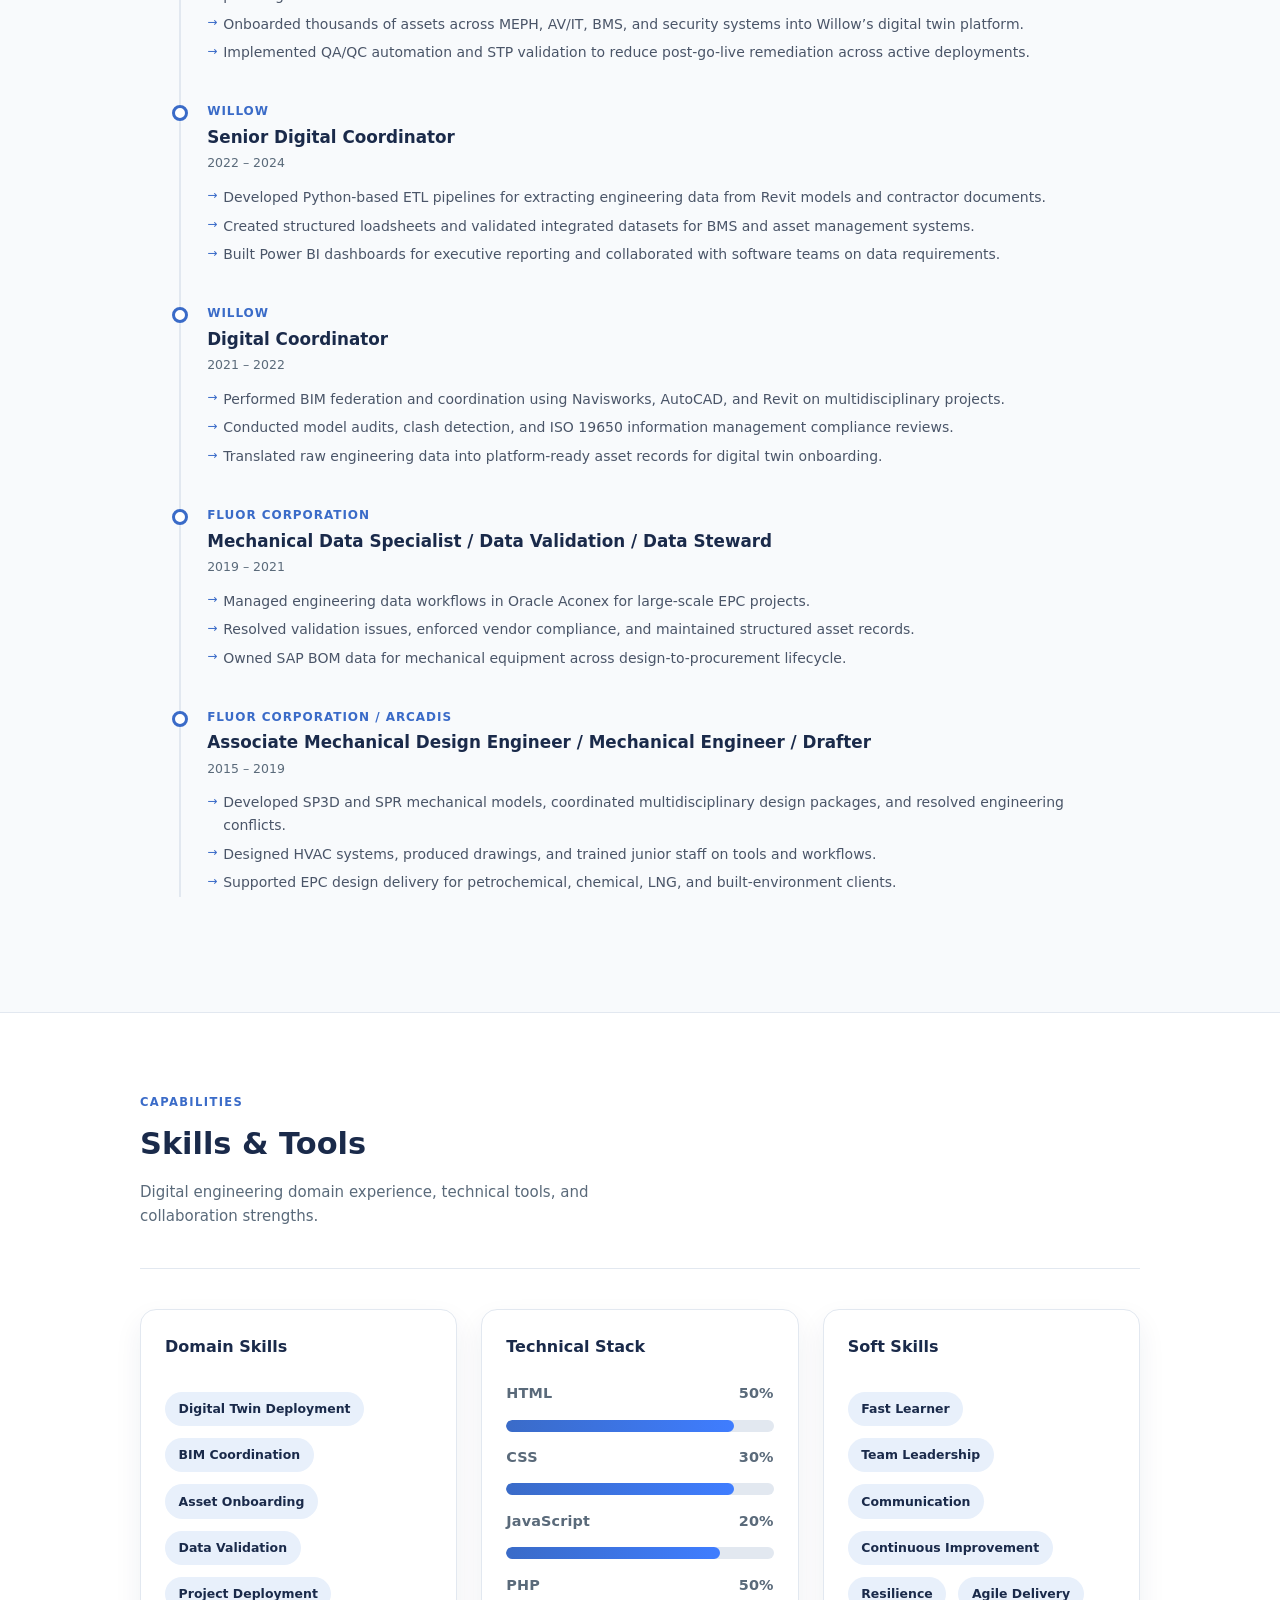
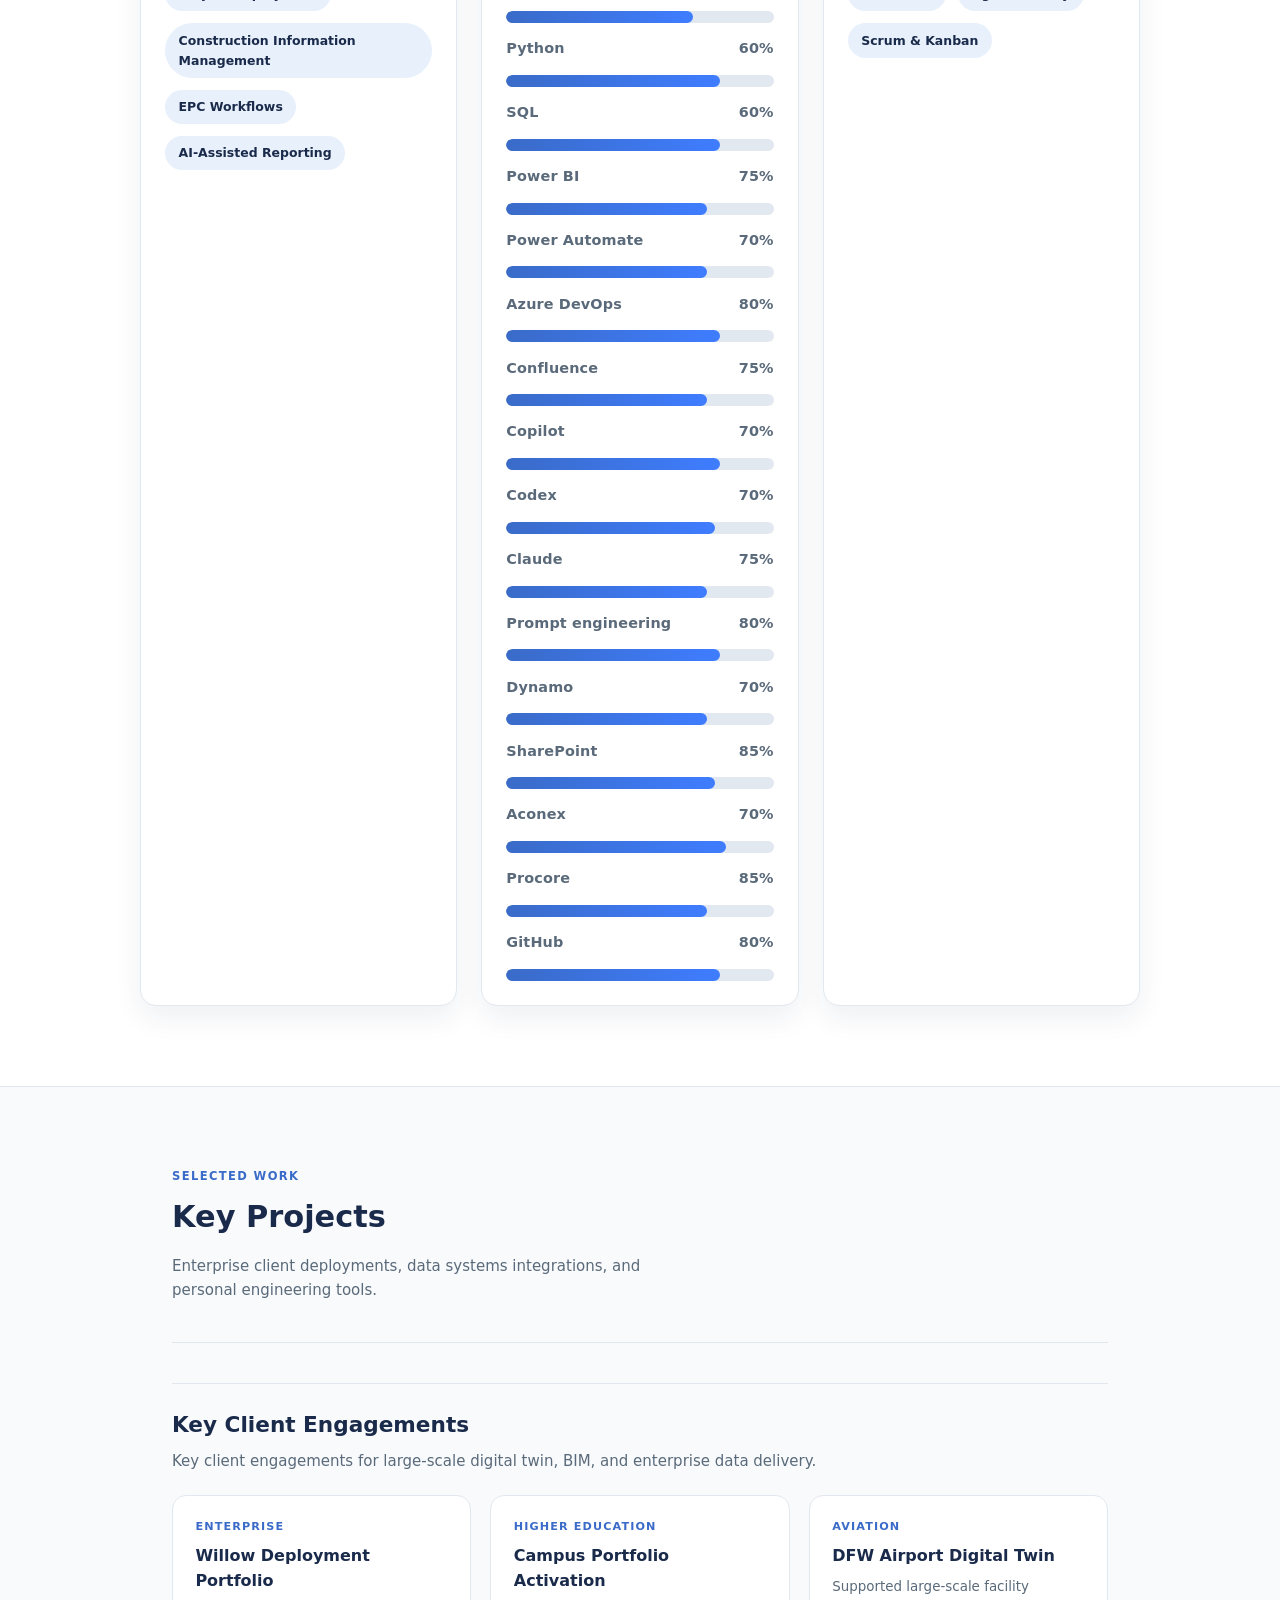
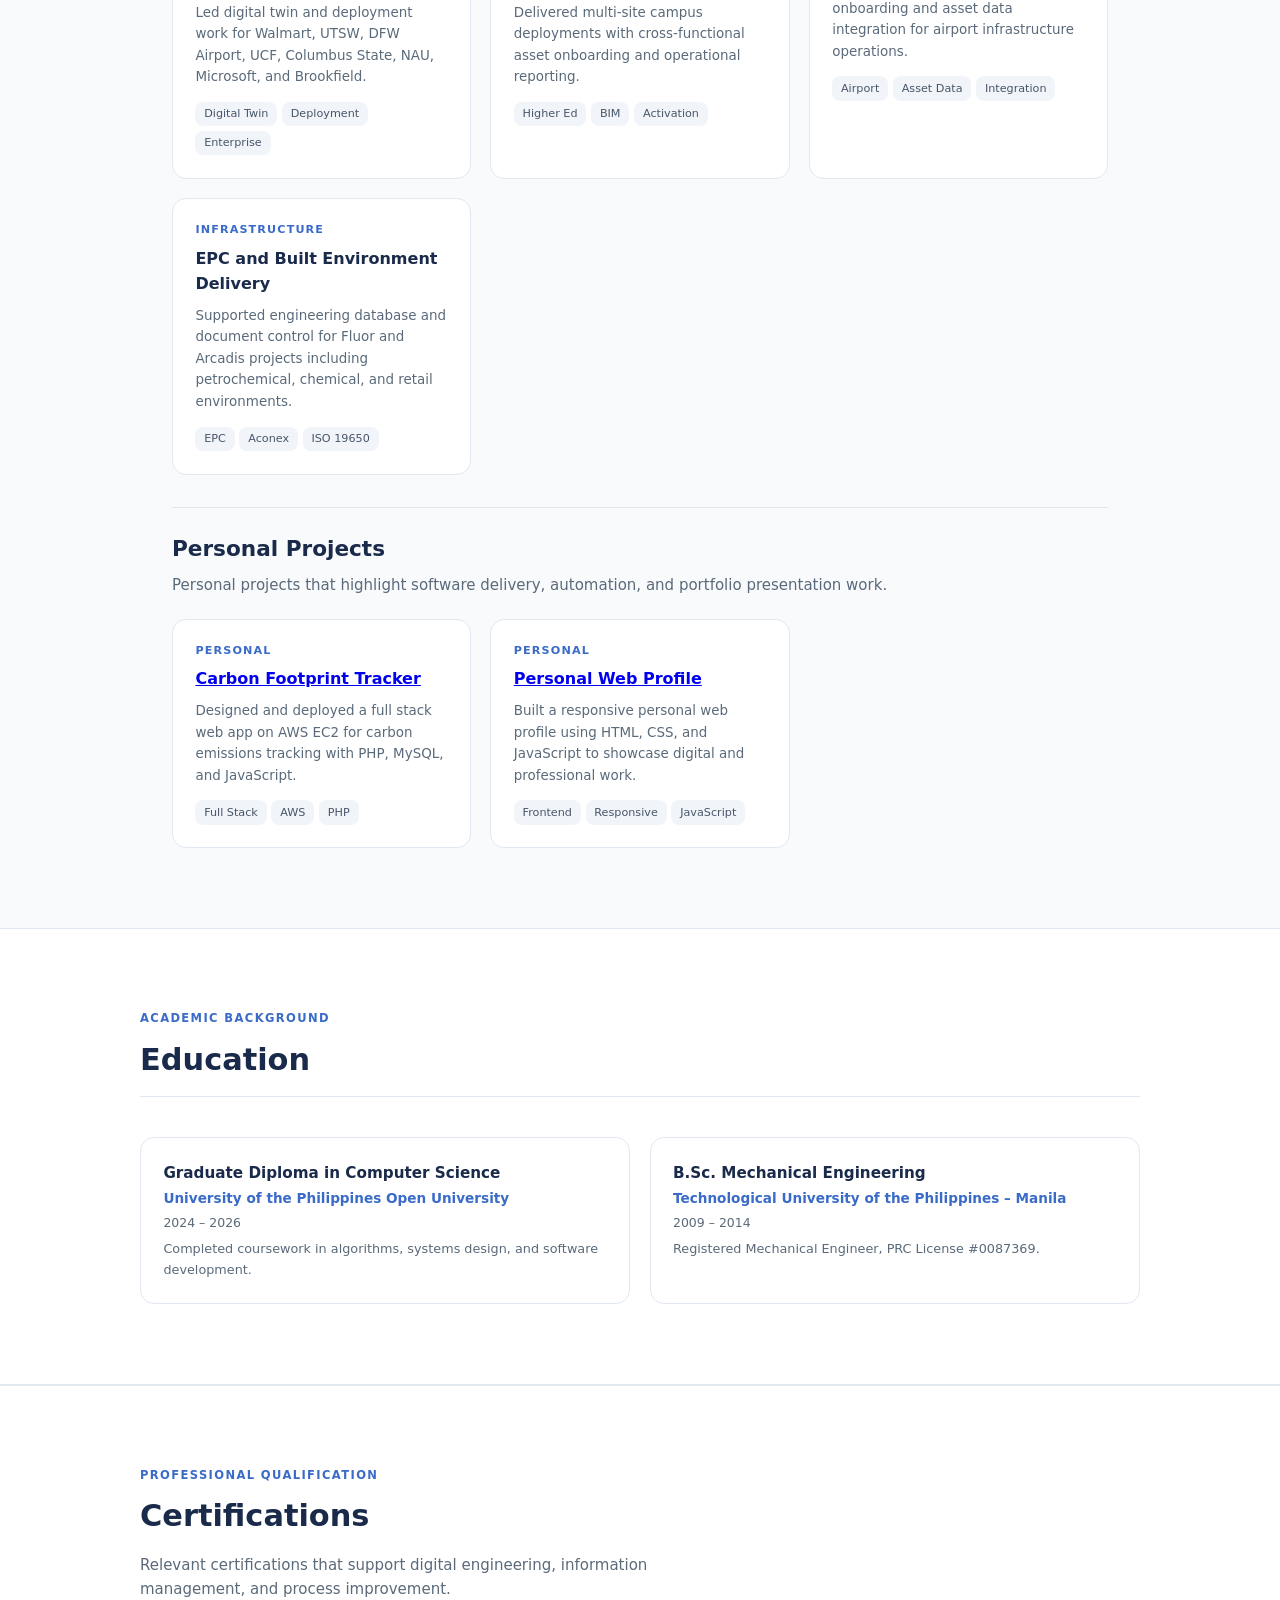
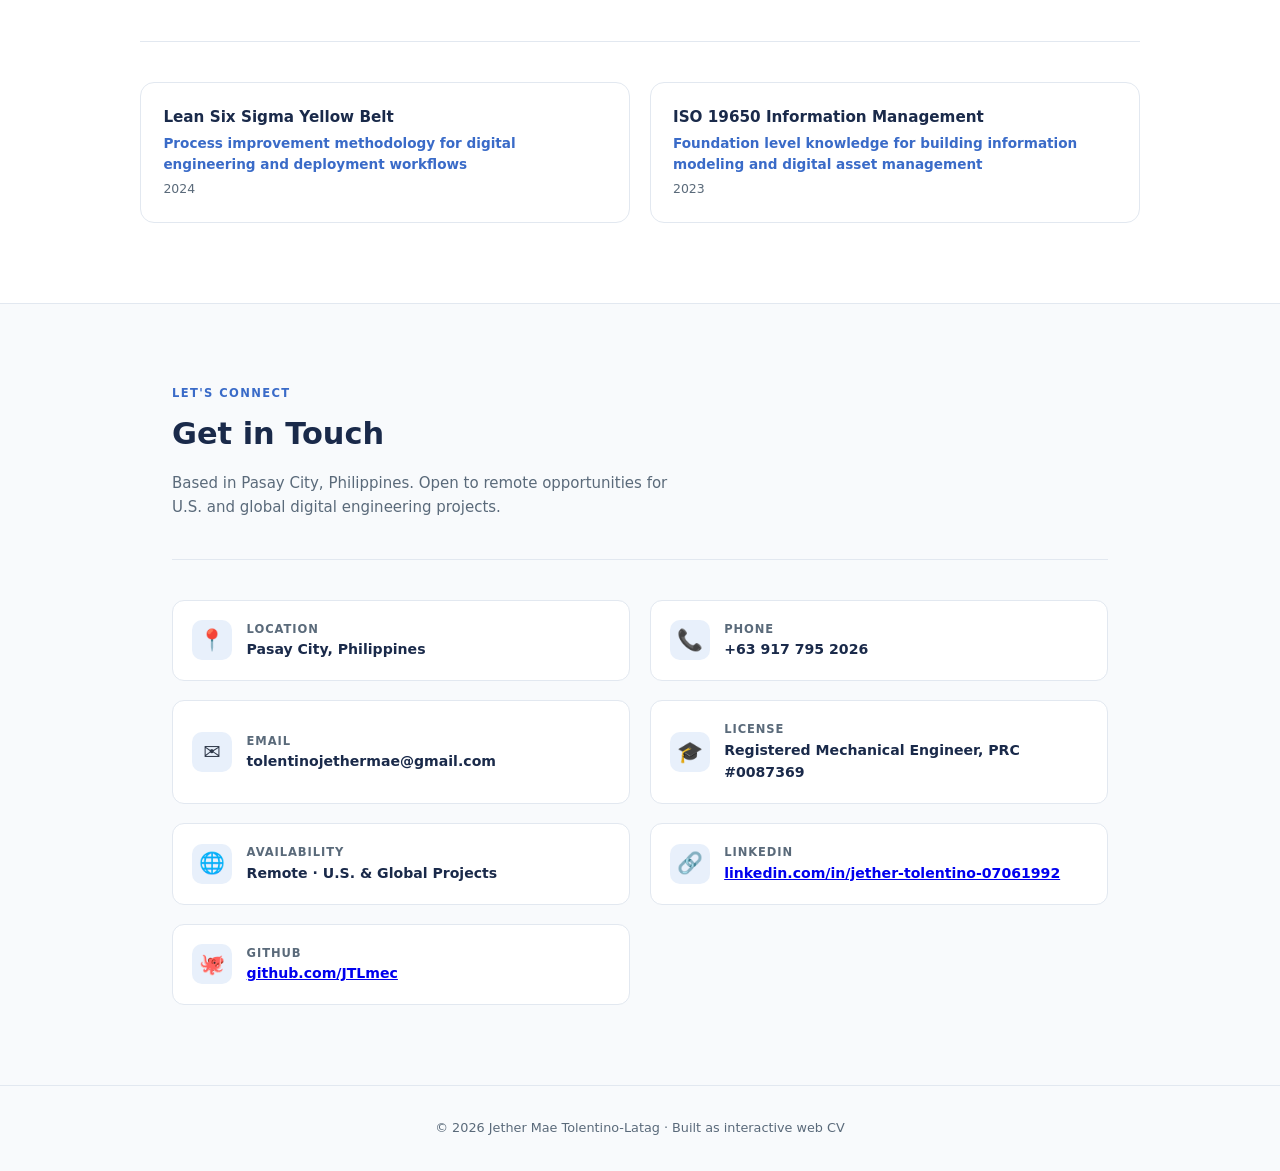
==== commit a144c5cc: "Adjust skill proficiency percentages Update displayed proficiency percentages for multiple skills in" ====
--- a/index.html
+++ b/index.html
@@ -179,43 +179,41 @@
     <div class="skill-card">
       <div class="skill-card-title">Technical Stack</div>
       <div class="skill-metrics">
-        <div class="metric-row"><span>HTML</span><span>85%</span></div>
+        <div class="metric-row"><span>HTML</span><span>50%</span></div>
         <div class="metric-bar"><div class="metric-fill" style="width:0%" data-w="85%"></div></div>
-        <div class="metric-row"><span>CSS</span><span>85%</span></div>
+        <div class="metric-row"><span>CSS</span><span>30%</span></div>
         <div class="metric-bar"><div class="metric-fill" style="width:0%" data-w="85%"></div></div>
-        <div class="metric-row"><span>JavaScript</span><span>80%</span></div>
-        <div class="metric-bar"><div class="metric-fill" style="width:0%" data-w="80%"></div></div>
-        <div class="metric-row"><span>PHP</span><span>70%</span></div>
+        <div class="metric-row"><span>JavaScript</span><span>20%</span></div>
+        <div class="metric-bar"><div class="metric-fill" style="width:0%" data-w="80%"></div></div>
+        <div class="metric-row"><span>PHP</span><span>50%</span></div>
         <div class="metric-bar"><div class="metric-fill" style="width:0%" data-w="70%"></div></div>
-        <div class="metric-row"><span>Python</span><span>80%</span></div>
-        <div class="metric-bar"><div class="metric-fill" style="width:0%" data-w="80%"></div></div>
-        <div class="metric-row"><span>SQL</span><span>80%</span></div>
+        <div class="metric-row"><span>Python</span><span>60%</span></div>
+        <div class="metric-bar"><div class="metric-fill" style="width:0%" data-w="80%"></div></div>
+        <div class="metric-row"><span>SQL</span><span>60%</span></div>
         <div class="metric-bar"><div class="metric-fill" style="width:0%" data-w="80%"></div></div>
         <div class="metric-row"><span>Power BI</span><span>75%</span></div>
         <div class="metric-bar"><div class="metric-fill" style="width:0%" data-w="75%"></div></div>
-        <div class="metric-row"><span>Power Automate</span><span>75%</span></div>
+        <div class="metric-row"><span>Power Automate</span><span>70%</span></div>
         <div class="metric-bar"><div class="metric-fill" style="width:0%" data-w="75%"></div></div>
         <div class="metric-row"><span>Azure DevOps</span><span>80%</span></div>
         <div class="metric-bar"><div class="metric-fill" style="width:0%" data-w="80%"></div></div>
         <div class="metric-row"><span>Confluence</span><span>75%</span></div>
         <div class="metric-bar"><div class="metric-fill" style="width:0%" data-w="75%"></div></div>
-        <div class="metric-row"><span>Copilot</span><span>80%</span></div>
-        <div class="metric-bar"><div class="metric-fill" style="width:0%" data-w="80%"></div></div>
-        <div class="metric-row"><span>Codex</span><span>78%</span></div>
+        <div class="metric-row"><span>Copilot</span><span>70%</span></div>
+        <div class="metric-bar"><div class="metric-fill" style="width:0%" data-w="80%"></div></div>
+        <div class="metric-row"><span>Codex</span><span>70%</span></div>
         <div class="metric-bar"><div class="metric-fill" style="width:0%" data-w="78%"></div></div>
         <div class="metric-row"><span>Claude</span><span>75%</span></div>
         <div class="metric-bar"><div class="metric-fill" style="width:0%" data-w="75%"></div></div>
         <div class="metric-row"><span>Prompt engineering</span><span>80%</span></div>
         <div class="metric-bar"><div class="metric-fill" style="width:0%" data-w="80%"></div></div>
-        <div class="metric-row"><span>Dynamo</span><span>75%</span></div>
-        <div class="metric-bar"><div class="metric-fill" style="width:0%" data-w="75%"></div></div>
-        <div class="metric-row"><span>AWS EC2</span><span>70%</span></div>
-        <div class="metric-bar"><div class="metric-fill" style="width:0%" data-w="70%"></div></div>
-        <div class="metric-row"><span>SharePoint</span><span>78%</span></div>
+        <div class="metric-row"><span>Dynamo</span><span>70%</span></div>
+        <div class="metric-bar"><div class="metric-fill" style="width:0%" data-w="75%"></div></div>
+        <div class="metric-row"><span>SharePoint</span><span>85%</span></div>
         <div class="metric-bar"><div class="metric-fill" style="width:0%" data-w="78%"></div></div>
-        <div class="metric-row"><span>Aconex</span><span>82%</span></div>
+        <div class="metric-row"><span>Aconex</span><span>70%</span></div>
         <div class="metric-bar"><div class="metric-fill" style="width:0%" data-w="82%"></div></div>
-        <div class="metric-row"><span>Procore</span><span>75%</span></div>
+        <div class="metric-row"><span>Procore</span><span>85%</span></div>
         <div class="metric-bar"><div class="metric-fill" style="width:0%" data-w="75%"></div></div>
         <div class="metric-row"><span>GitHub</span><span>80%</span></div>
         <div class="metric-bar"><div class="metric-fill" style="width:0%" data-w="80%"></div></div>
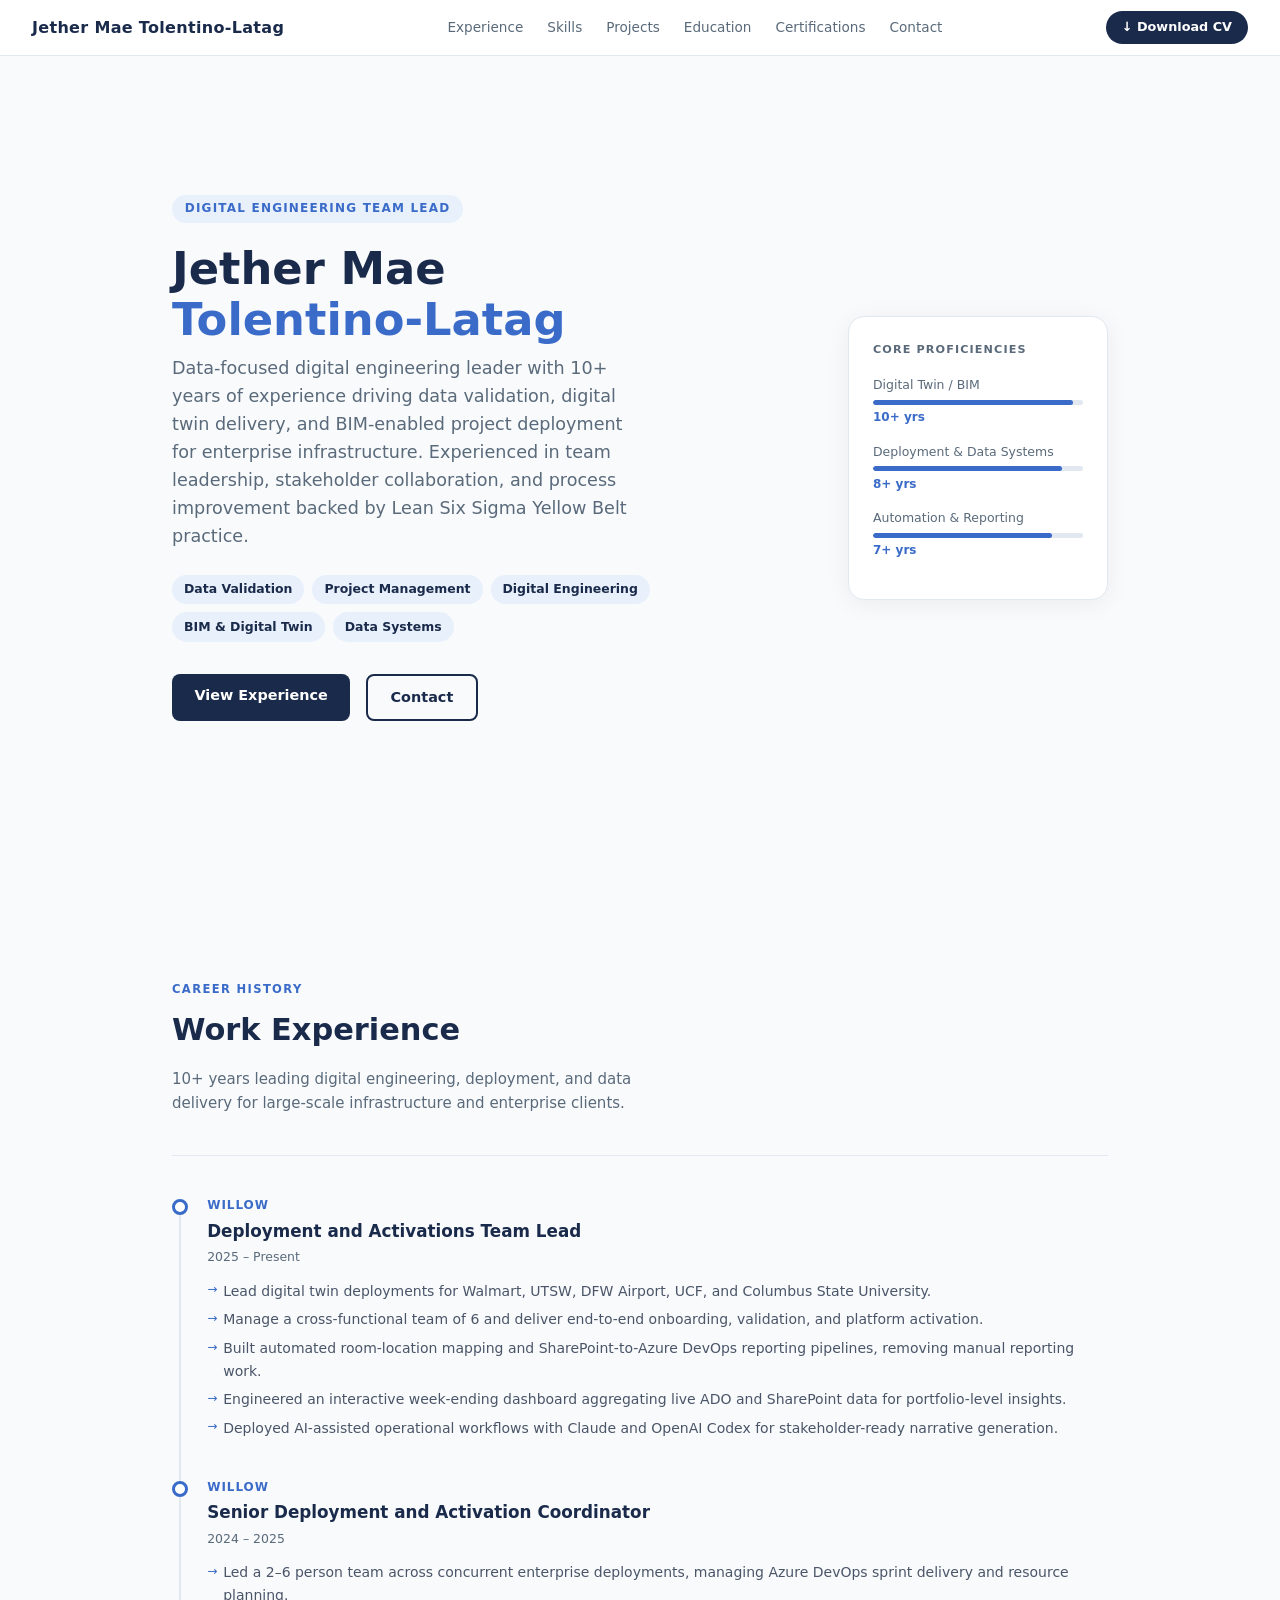
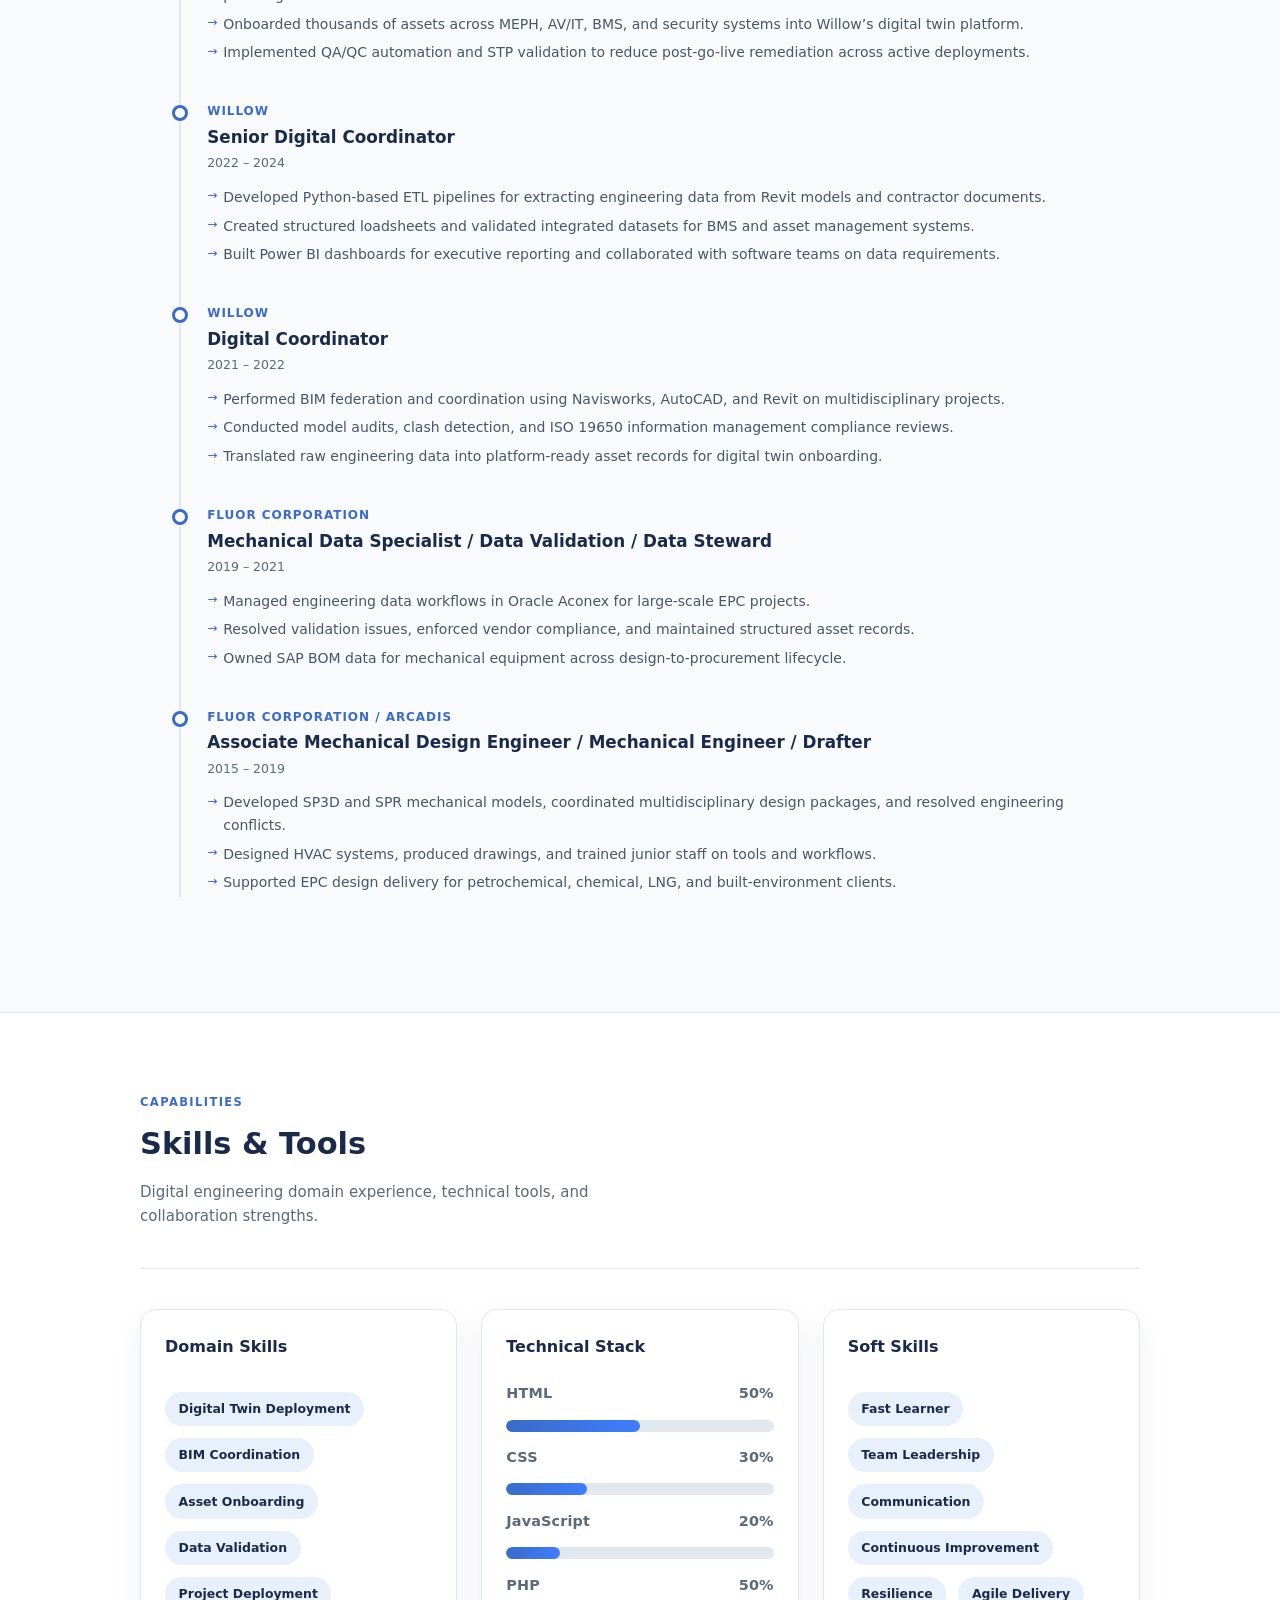
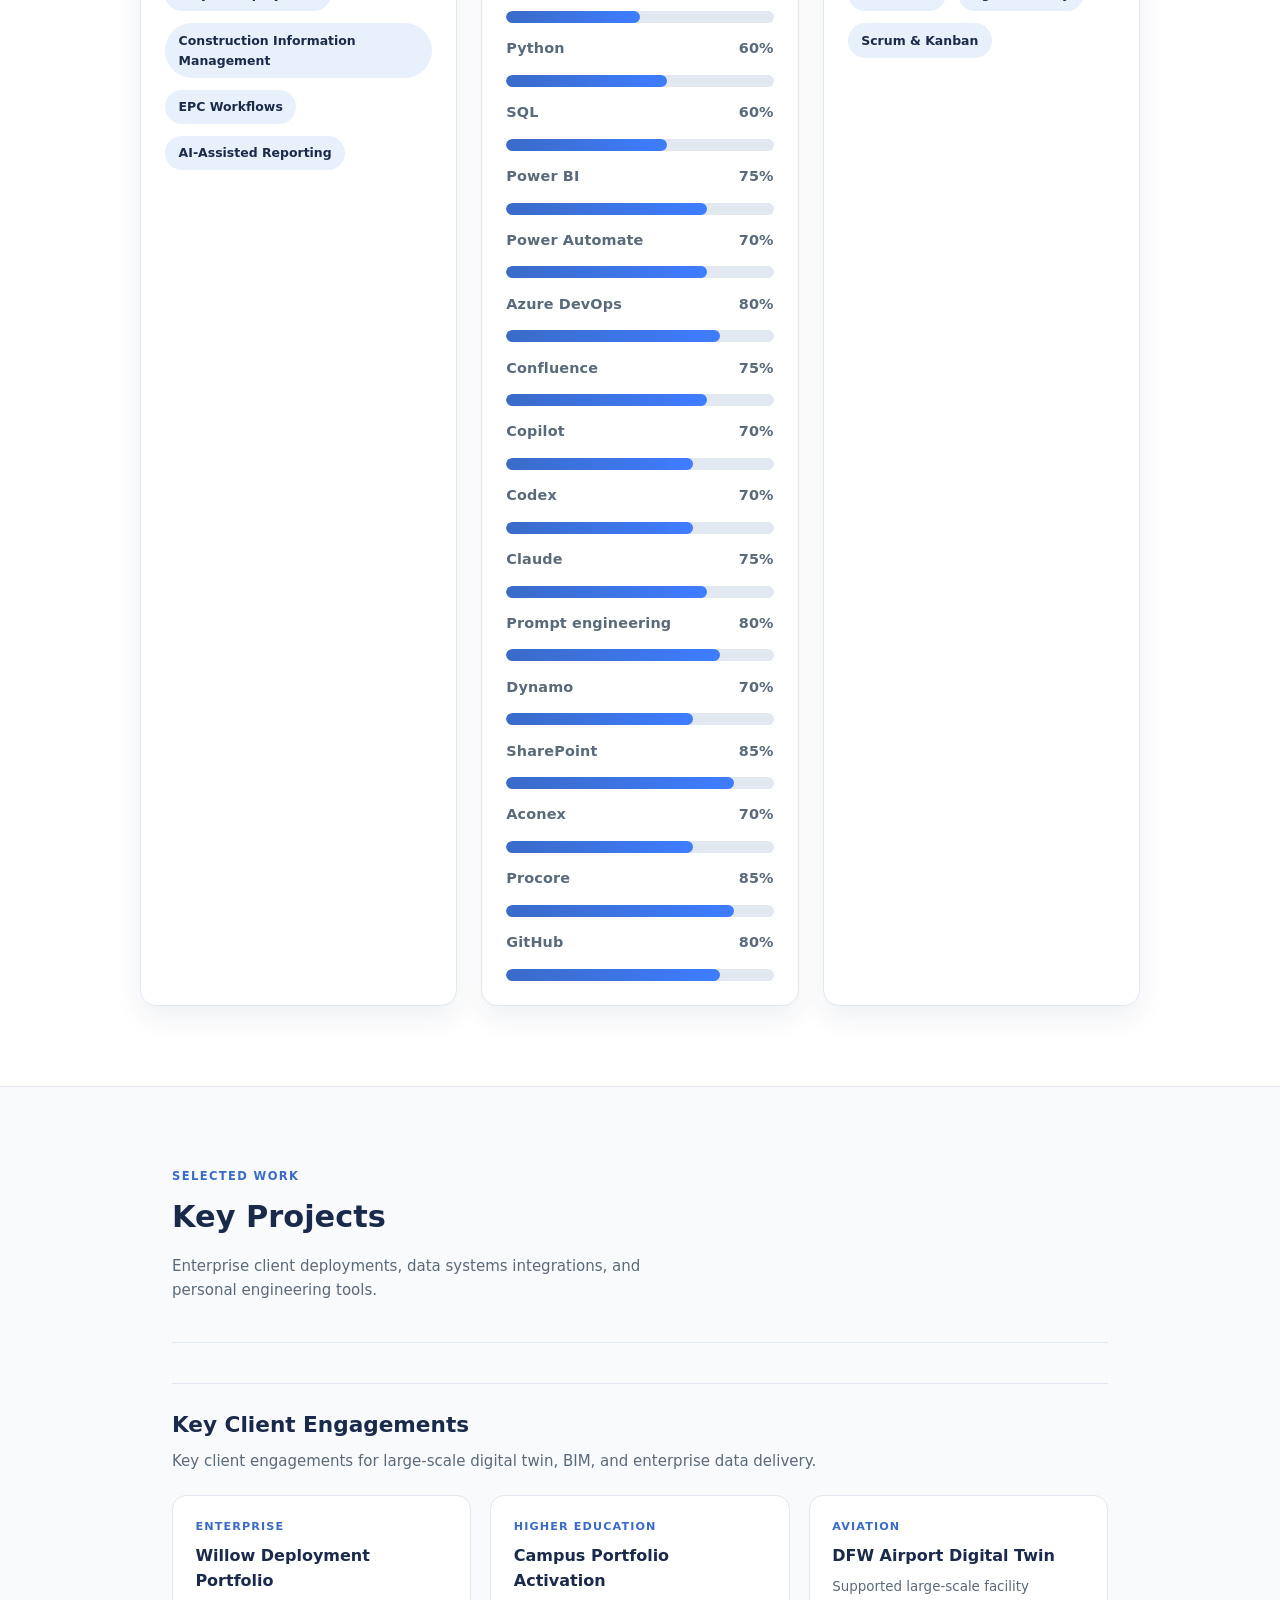
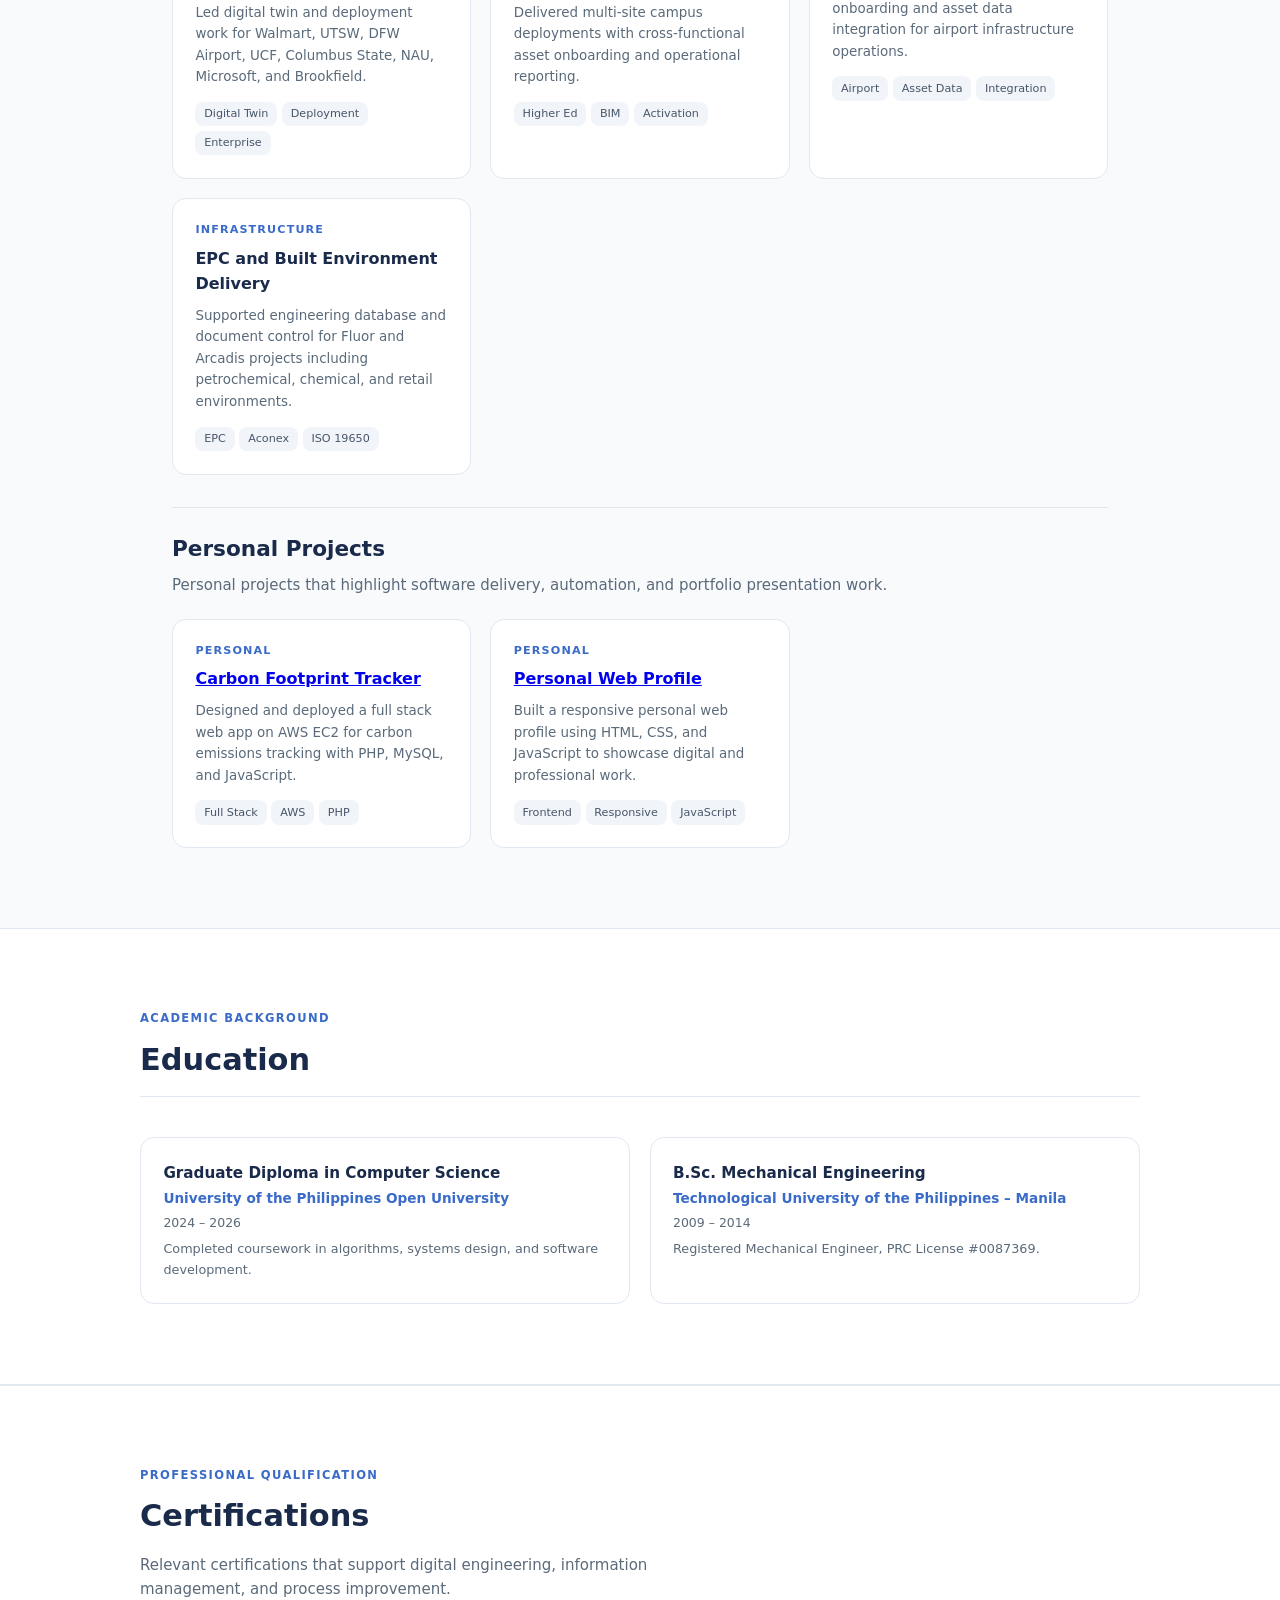
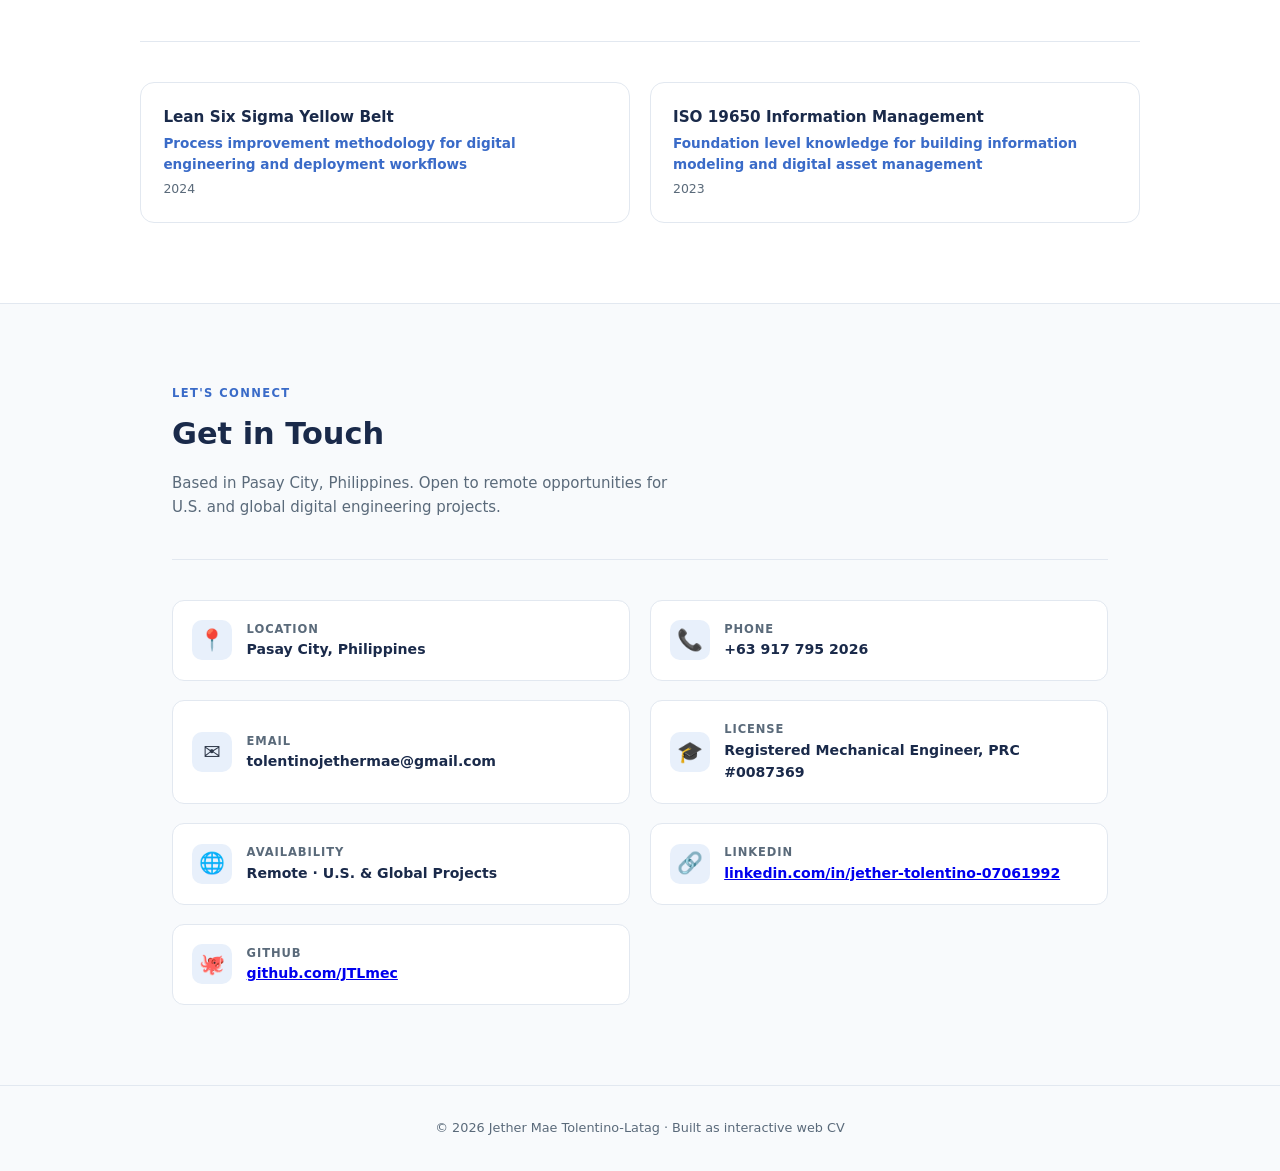
==== commit d1f259e6: "Sync skill meter data-w values with labels Update index.html to correct progress bar data-w attribut" ====
--- a/index.html
+++ b/index.html
@@ -180,17 +180,17 @@
       <div class="skill-card-title">Technical Stack</div>
       <div class="skill-metrics">
         <div class="metric-row"><span>HTML</span><span>50%</span></div>
-        <div class="metric-bar"><div class="metric-fill" style="width:0%" data-w="85%"></div></div>
+        <div class="metric-bar"><div class="metric-fill" style="width:0%" data-w="50%"></div></div>
         <div class="metric-row"><span>CSS</span><span>30%</span></div>
-        <div class="metric-bar"><div class="metric-fill" style="width:0%" data-w="85%"></div></div>
+        <div class="metric-bar"><div class="metric-fill" style="width:0%" data-w="30%"></div></div>
         <div class="metric-row"><span>JavaScript</span><span>20%</span></div>
-        <div class="metric-bar"><div class="metric-fill" style="width:0%" data-w="80%"></div></div>
+        <div class="metric-bar"><div class="metric-fill" style="width:0%" data-w="20%"></div></div>
         <div class="metric-row"><span>PHP</span><span>50%</span></div>
-        <div class="metric-bar"><div class="metric-fill" style="width:0%" data-w="70%"></div></div>
+        <div class="metric-bar"><div class="metric-fill" style="width:0%" data-w="50%"></div></div>
         <div class="metric-row"><span>Python</span><span>60%</span></div>
-        <div class="metric-bar"><div class="metric-fill" style="width:0%" data-w="80%"></div></div>
+        <div class="metric-bar"><div class="metric-fill" style="width:0%" data-w="60%"></div></div>
         <div class="metric-row"><span>SQL</span><span>60%</span></div>
-        <div class="metric-bar"><div class="metric-fill" style="width:0%" data-w="80%"></div></div>
+        <div class="metric-bar"><div class="metric-fill" style="width:0%" data-w="60%"></div></div>
         <div class="metric-row"><span>Power BI</span><span>75%</span></div>
         <div class="metric-bar"><div class="metric-fill" style="width:0%" data-w="75%"></div></div>
         <div class="metric-row"><span>Power Automate</span><span>70%</span></div>
@@ -200,21 +200,21 @@
         <div class="metric-row"><span>Confluence</span><span>75%</span></div>
         <div class="metric-bar"><div class="metric-fill" style="width:0%" data-w="75%"></div></div>
         <div class="metric-row"><span>Copilot</span><span>70%</span></div>
-        <div class="metric-bar"><div class="metric-fill" style="width:0%" data-w="80%"></div></div>
+        <div class="metric-bar"><div class="metric-fill" style="width:0%" data-w="70%"></div></div>
         <div class="metric-row"><span>Codex</span><span>70%</span></div>
-        <div class="metric-bar"><div class="metric-fill" style="width:0%" data-w="78%"></div></div>
+        <div class="metric-bar"><div class="metric-fill" style="width:0%" data-w="70%"></div></div>
         <div class="metric-row"><span>Claude</span><span>75%</span></div>
         <div class="metric-bar"><div class="metric-fill" style="width:0%" data-w="75%"></div></div>
         <div class="metric-row"><span>Prompt engineering</span><span>80%</span></div>
         <div class="metric-bar"><div class="metric-fill" style="width:0%" data-w="80%"></div></div>
         <div class="metric-row"><span>Dynamo</span><span>70%</span></div>
-        <div class="metric-bar"><div class="metric-fill" style="width:0%" data-w="75%"></div></div>
+        <div class="metric-bar"><div class="metric-fill" style="width:0%" data-w="70%"></div></div>
         <div class="metric-row"><span>SharePoint</span><span>85%</span></div>
-        <div class="metric-bar"><div class="metric-fill" style="width:0%" data-w="78%"></div></div>
+        <div class="metric-bar"><div class="metric-fill" style="width:0%" data-w="85%"></div></div>
         <div class="metric-row"><span>Aconex</span><span>70%</span></div>
-        <div class="metric-bar"><div class="metric-fill" style="width:0%" data-w="82%"></div></div>
+        <div class="metric-bar"><div class="metric-fill" style="width:0%" data-w="70%"></div></div>
         <div class="metric-row"><span>Procore</span><span>85%</span></div>
-        <div class="metric-bar"><div class="metric-fill" style="width:0%" data-w="75%"></div></div>
+        <div class="metric-bar"><div class="metric-fill" style="width:0%" data-w="85%"></div></div>
         <div class="metric-row"><span>GitHub</span><span>80%</span></div>
         <div class="metric-bar"><div class="metric-fill" style="width:0%" data-w="80%"></div></div>
       </div>
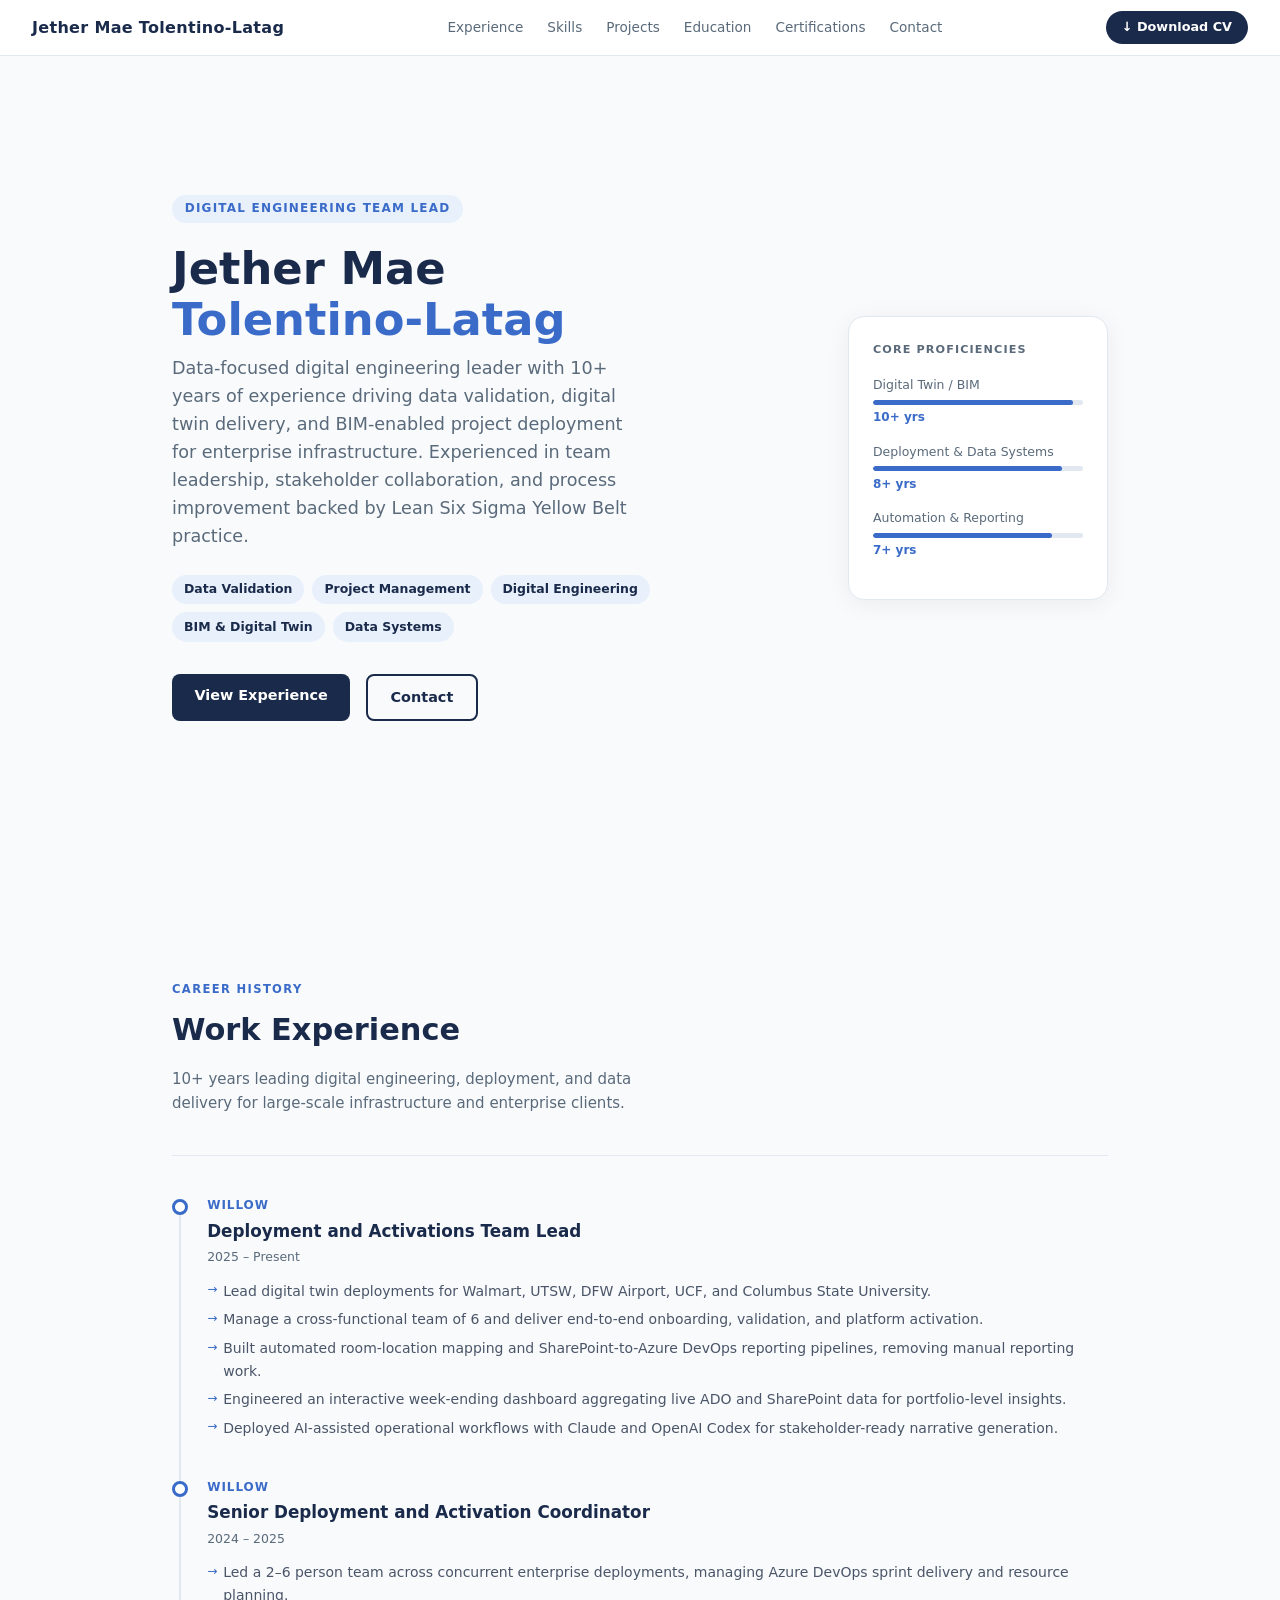
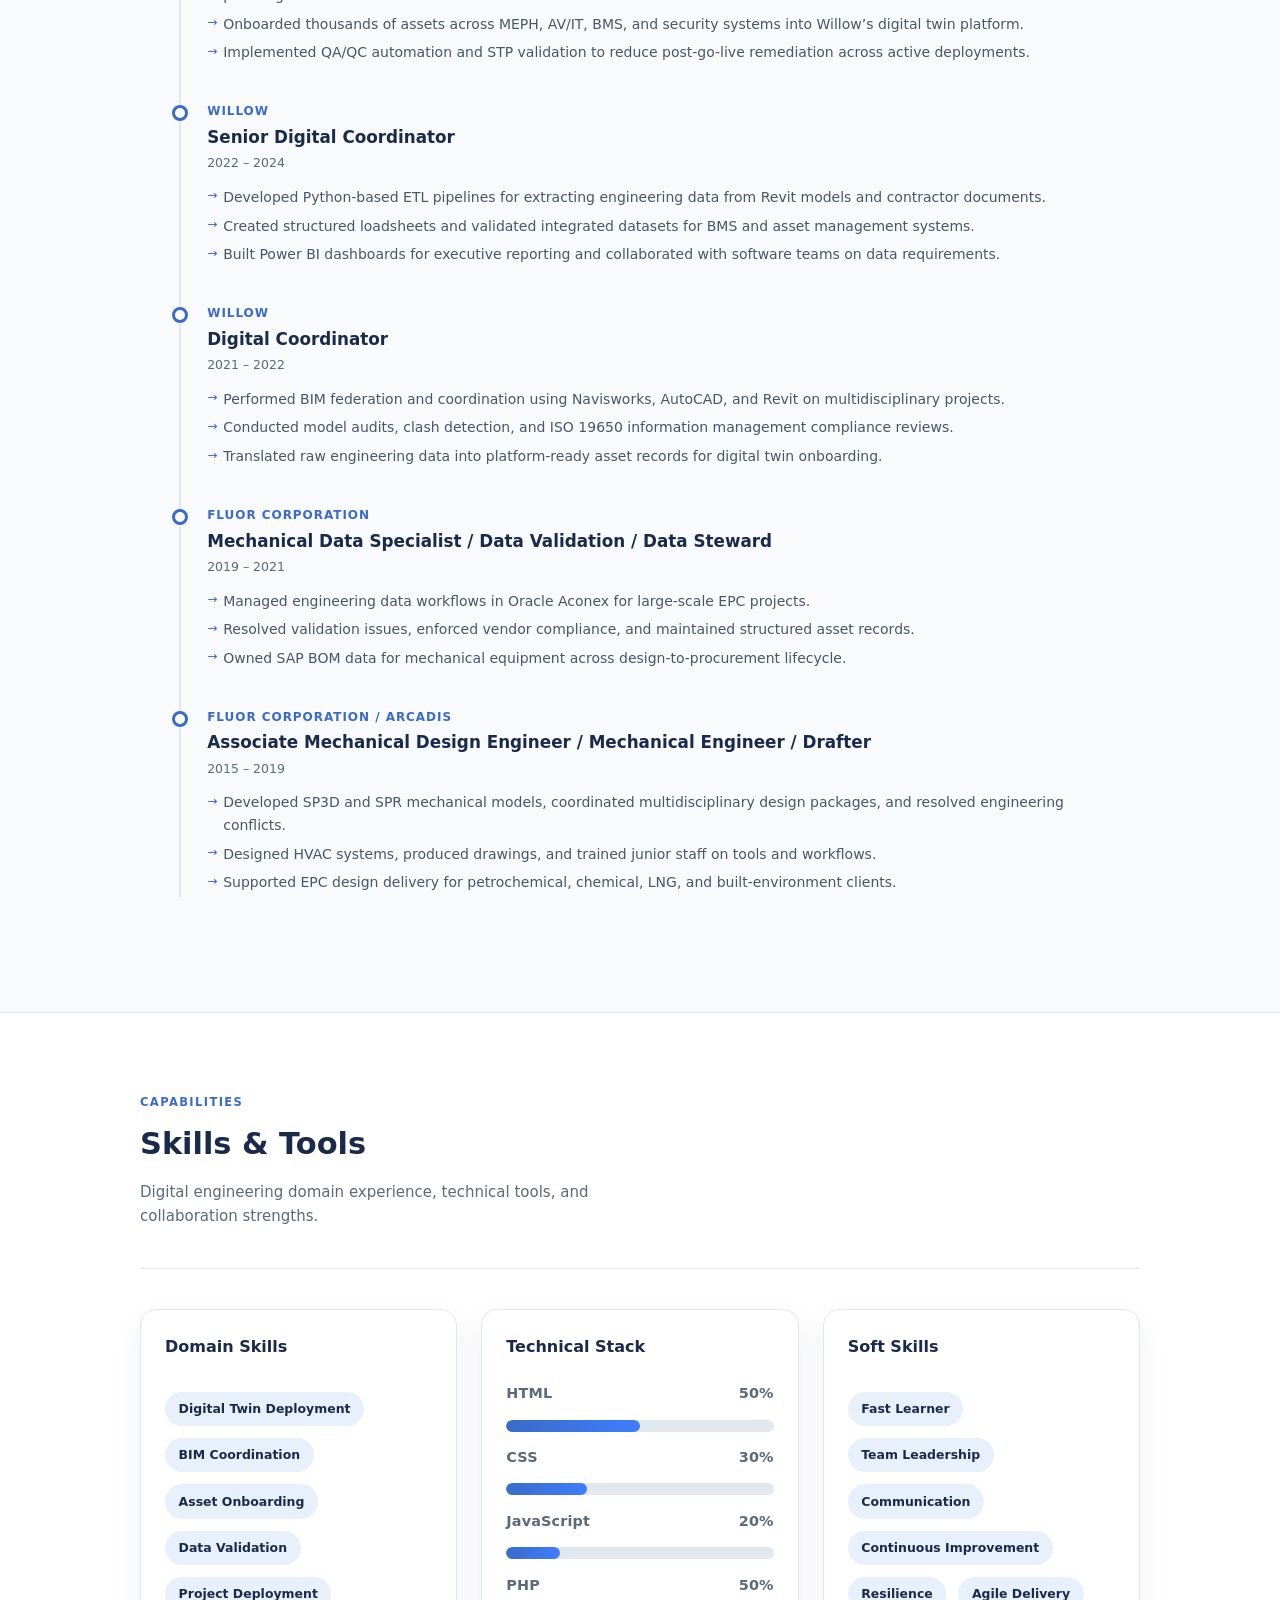
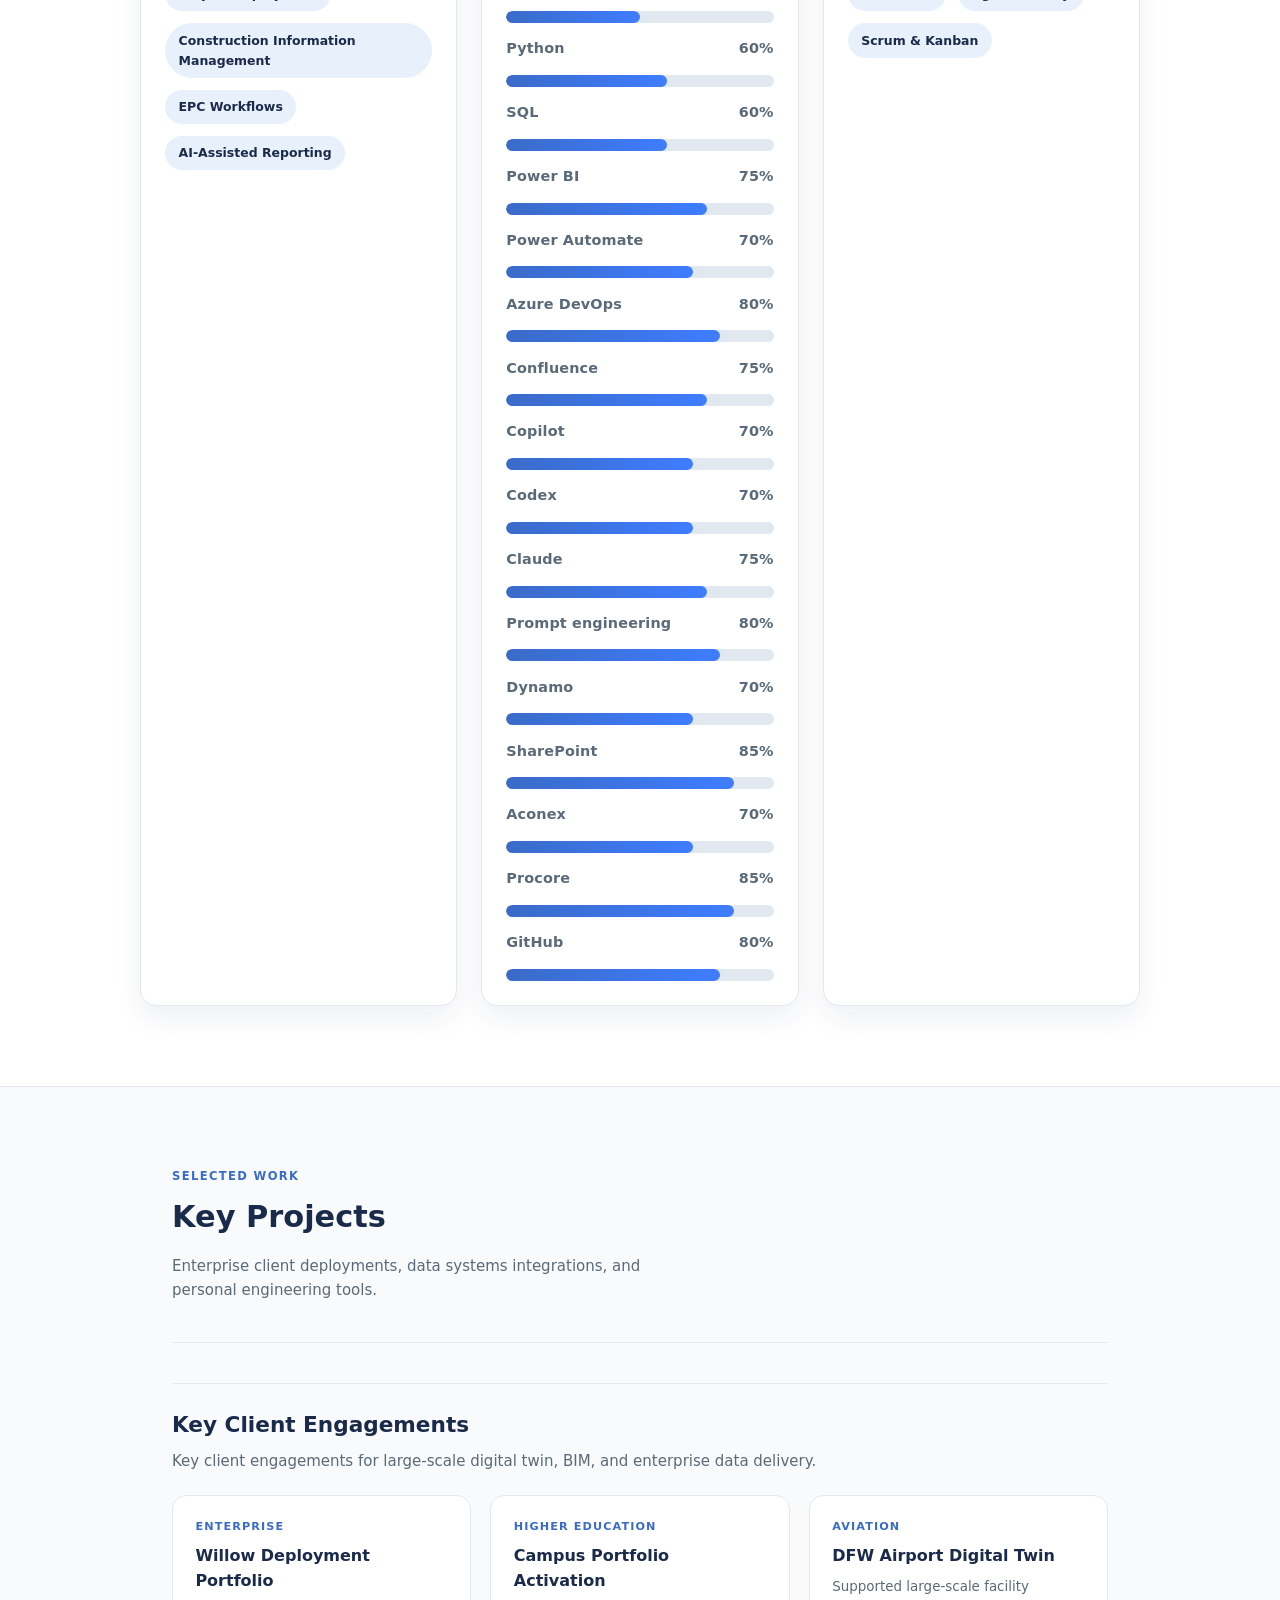
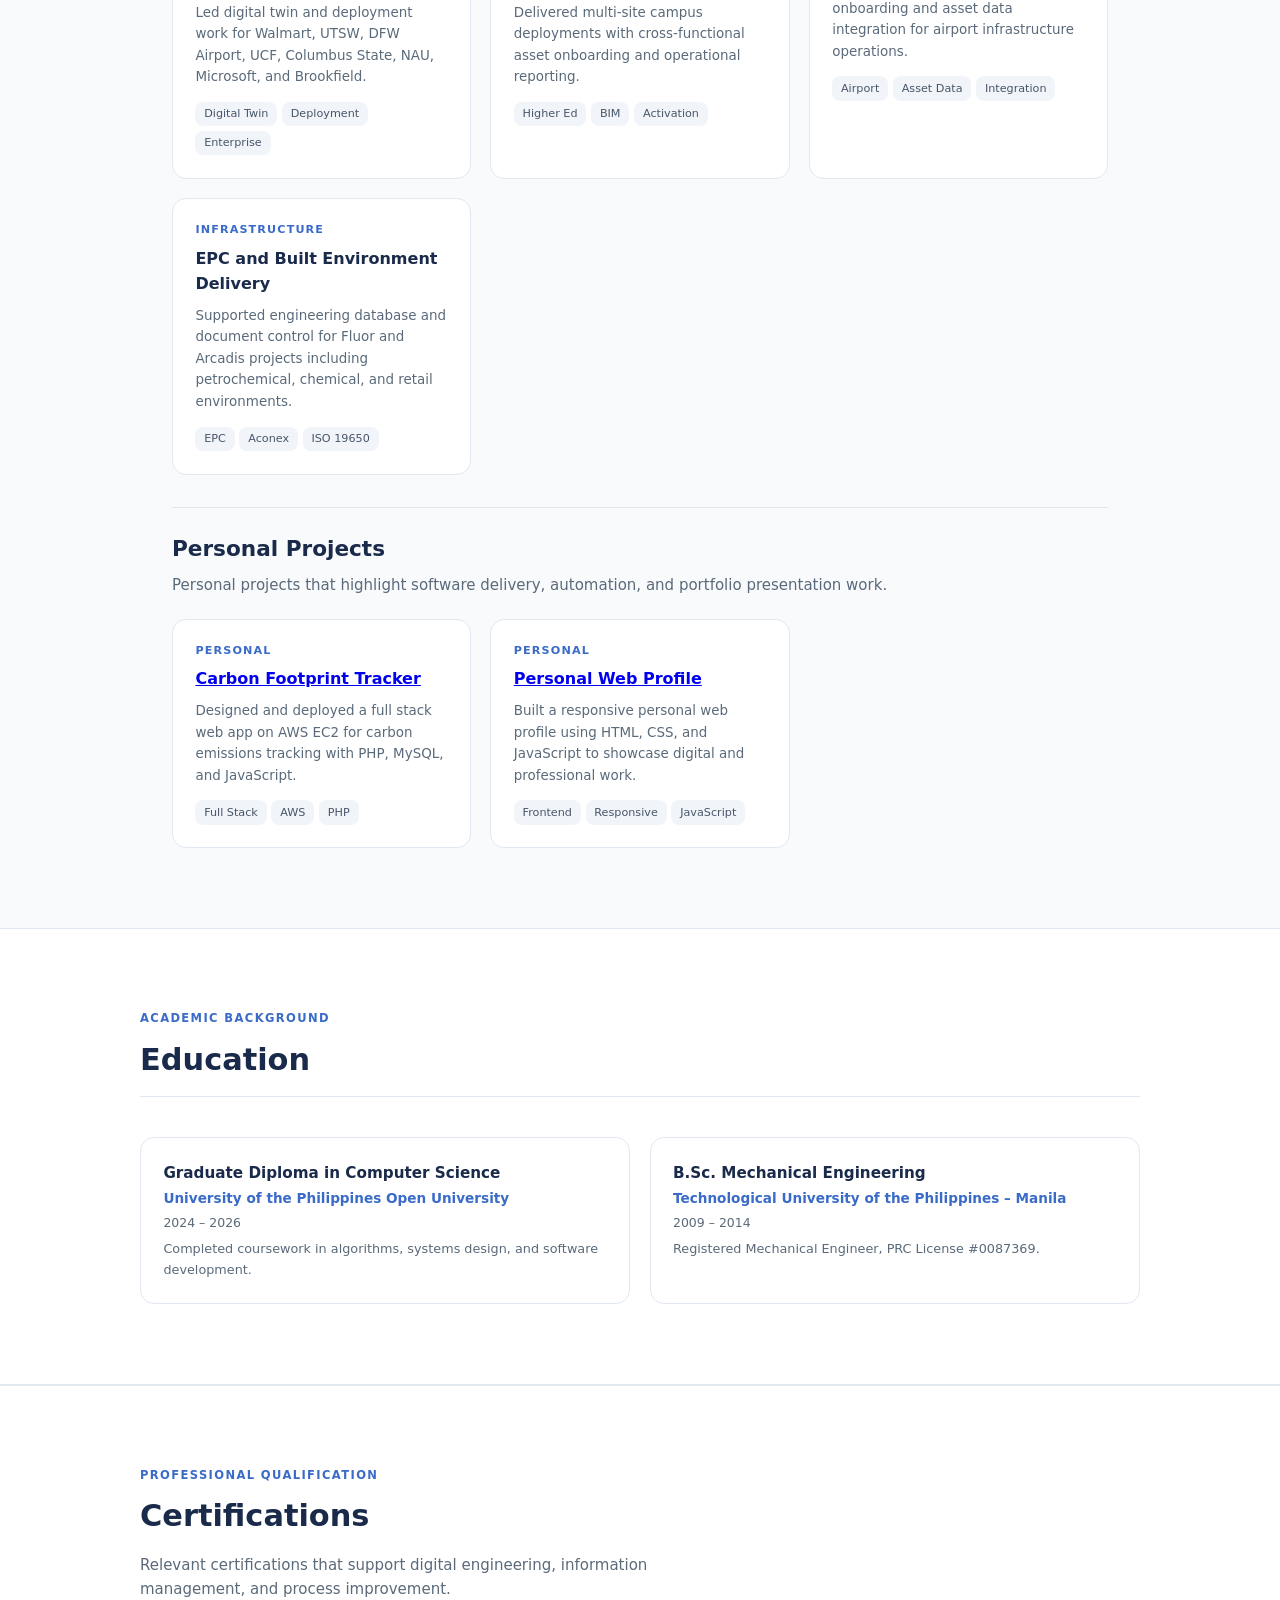
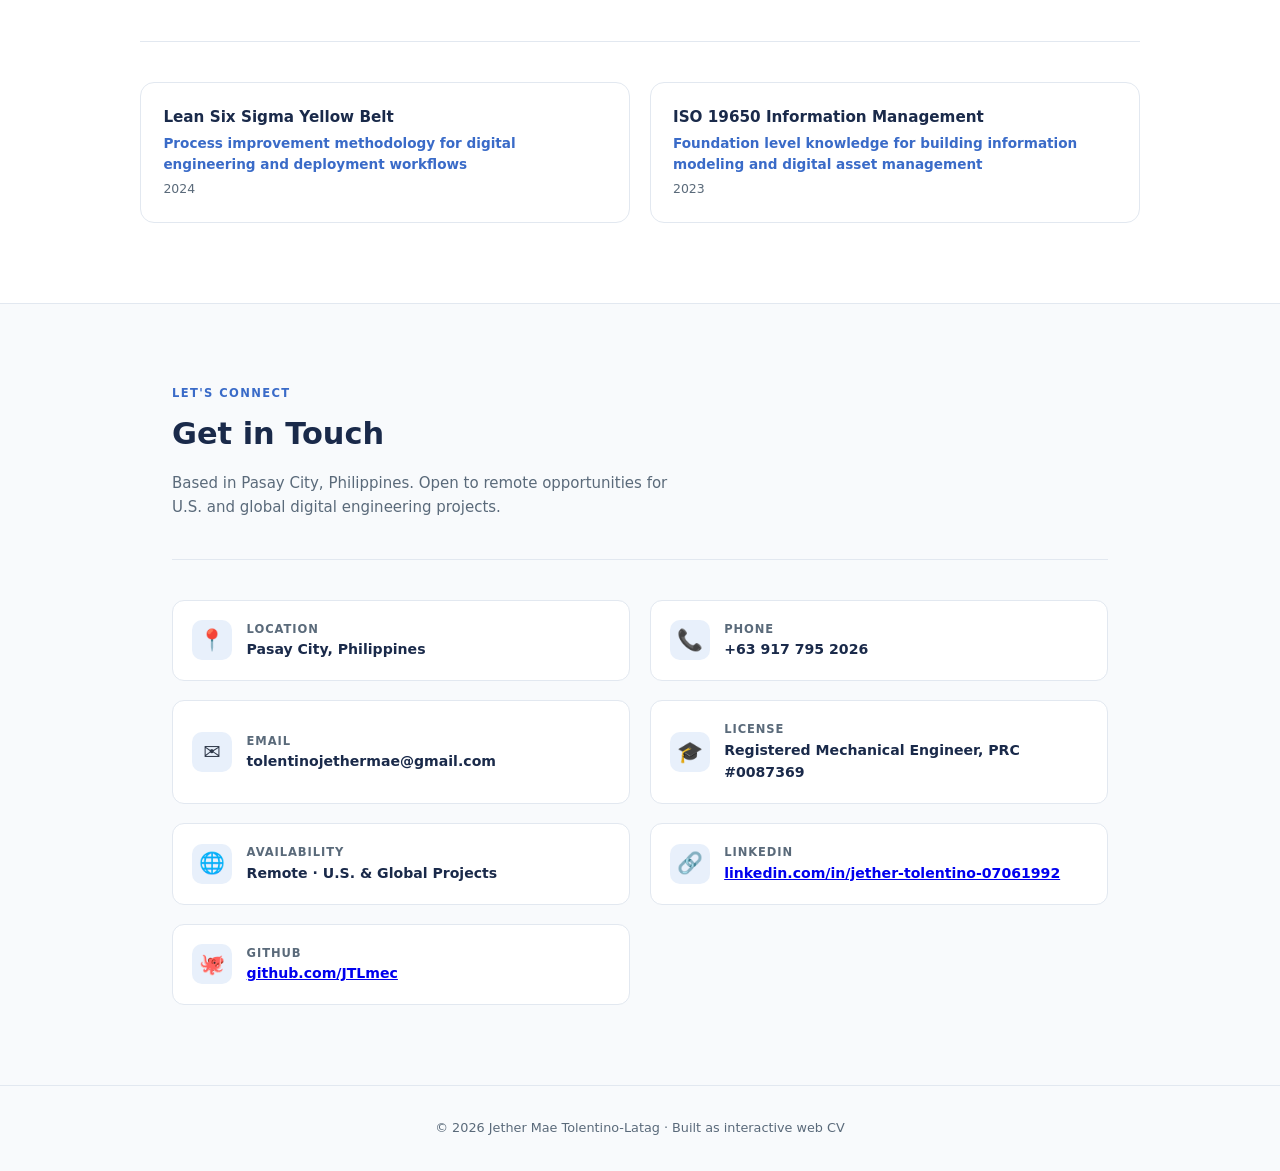
==== commit b7aac50f: "Align Power Automate metric and add fill fallback Correct the Power Automate metric data attribute f" ====
--- a/index.html
+++ b/index.html
@@ -194,7 +194,7 @@
         <div class="metric-row"><span>Power BI</span><span>75%</span></div>
         <div class="metric-bar"><div class="metric-fill" style="width:0%" data-w="75%"></div></div>
         <div class="metric-row"><span>Power Automate</span><span>70%</span></div>
-        <div class="metric-bar"><div class="metric-fill" style="width:0%" data-w="75%"></div></div>
+        <div class="metric-bar"><div class="metric-fill" style="width:0%" data-w="70%"></div></div>
         <div class="metric-row"><span>Azure DevOps</span><span>80%</span></div>
         <div class="metric-bar"><div class="metric-fill" style="width:0%" data-w="80%"></div></div>
         <div class="metric-row"><span>Confluence</span><span>75%</span></div>
@@ -455,6 +455,12 @@
       if(!res.ok) dl.style.display = 'none';
     }).catch(()=>{ dl.style.display = 'none'; });
   })();
+
+  // Fallback: ensure fills match data attributes on load (fixes visual mismatches)
+  document.addEventListener('DOMContentLoaded', ()=>{
+    statFills.forEach(f=>{f.style.width = f.dataset.w;});
+    metricFills.forEach(f=>{f.style.width = f.dataset.w;});
+  });
 </script>
 </body>
 </html>
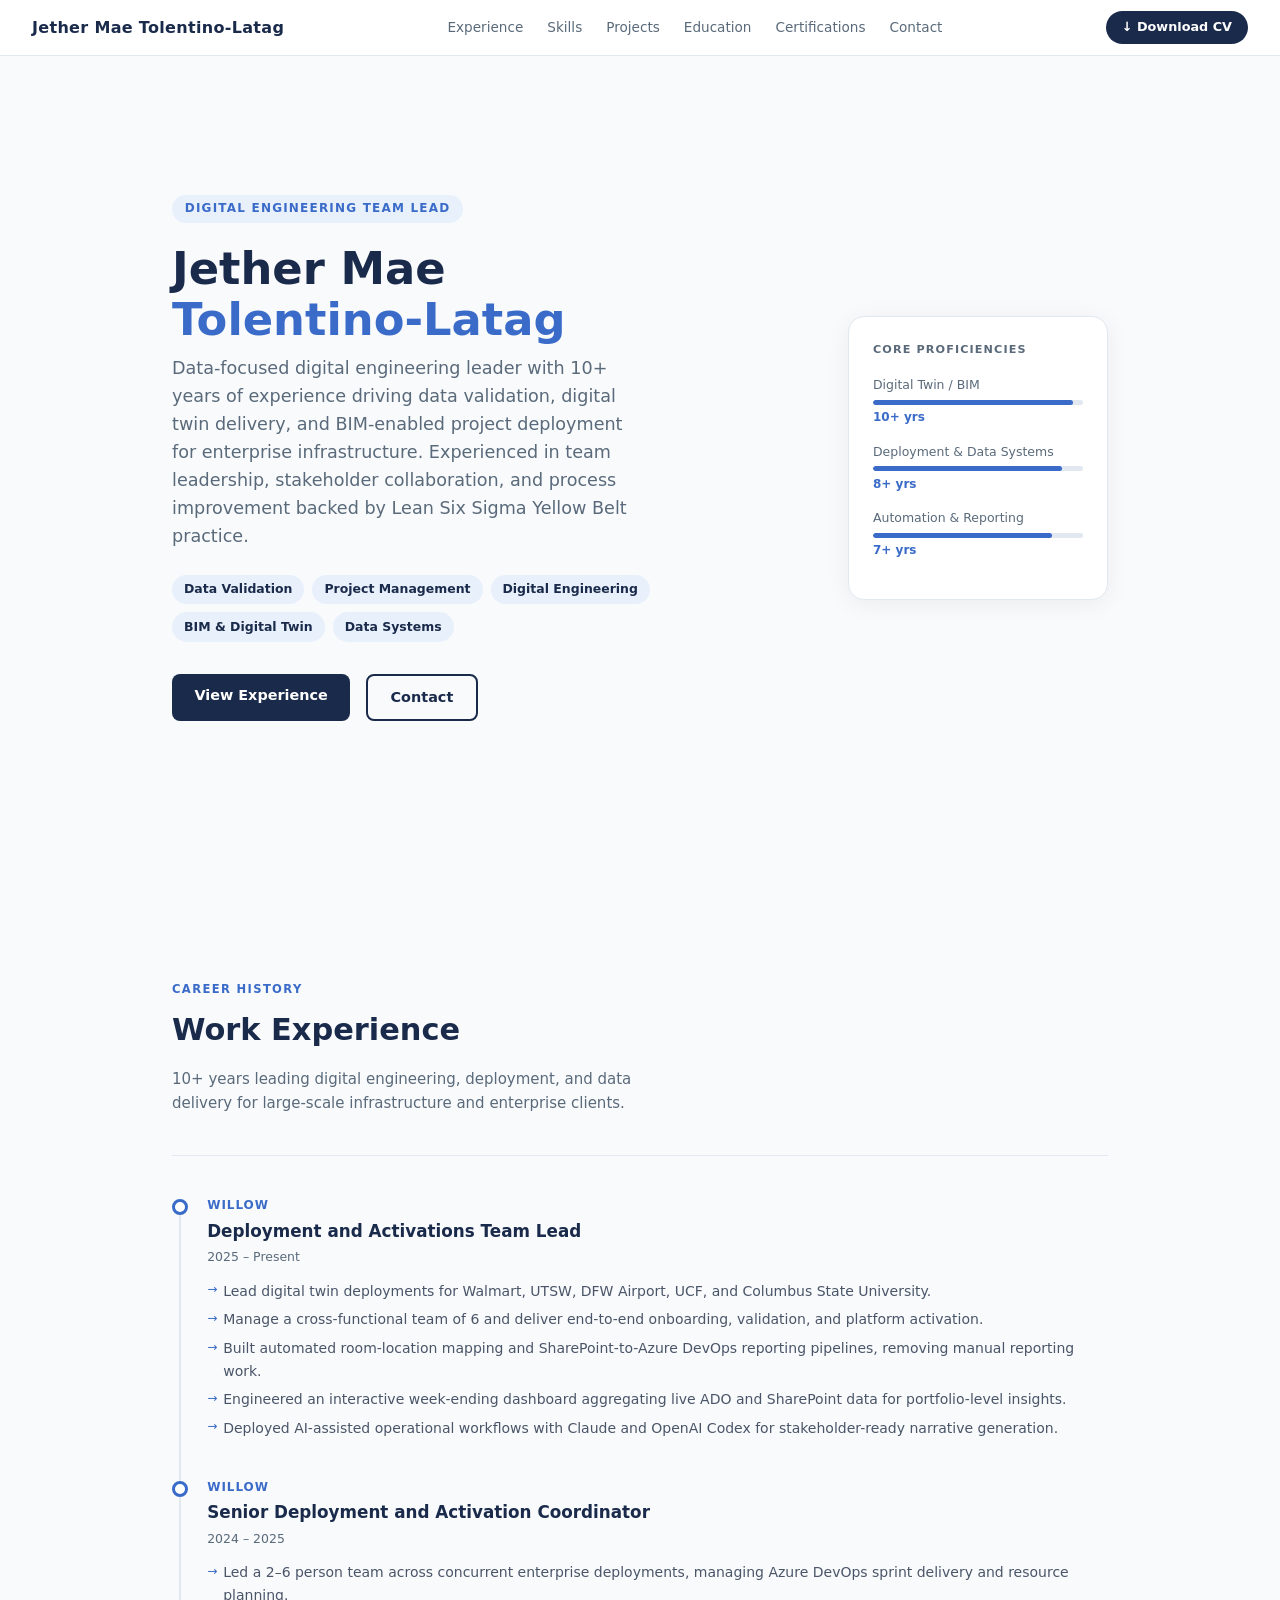
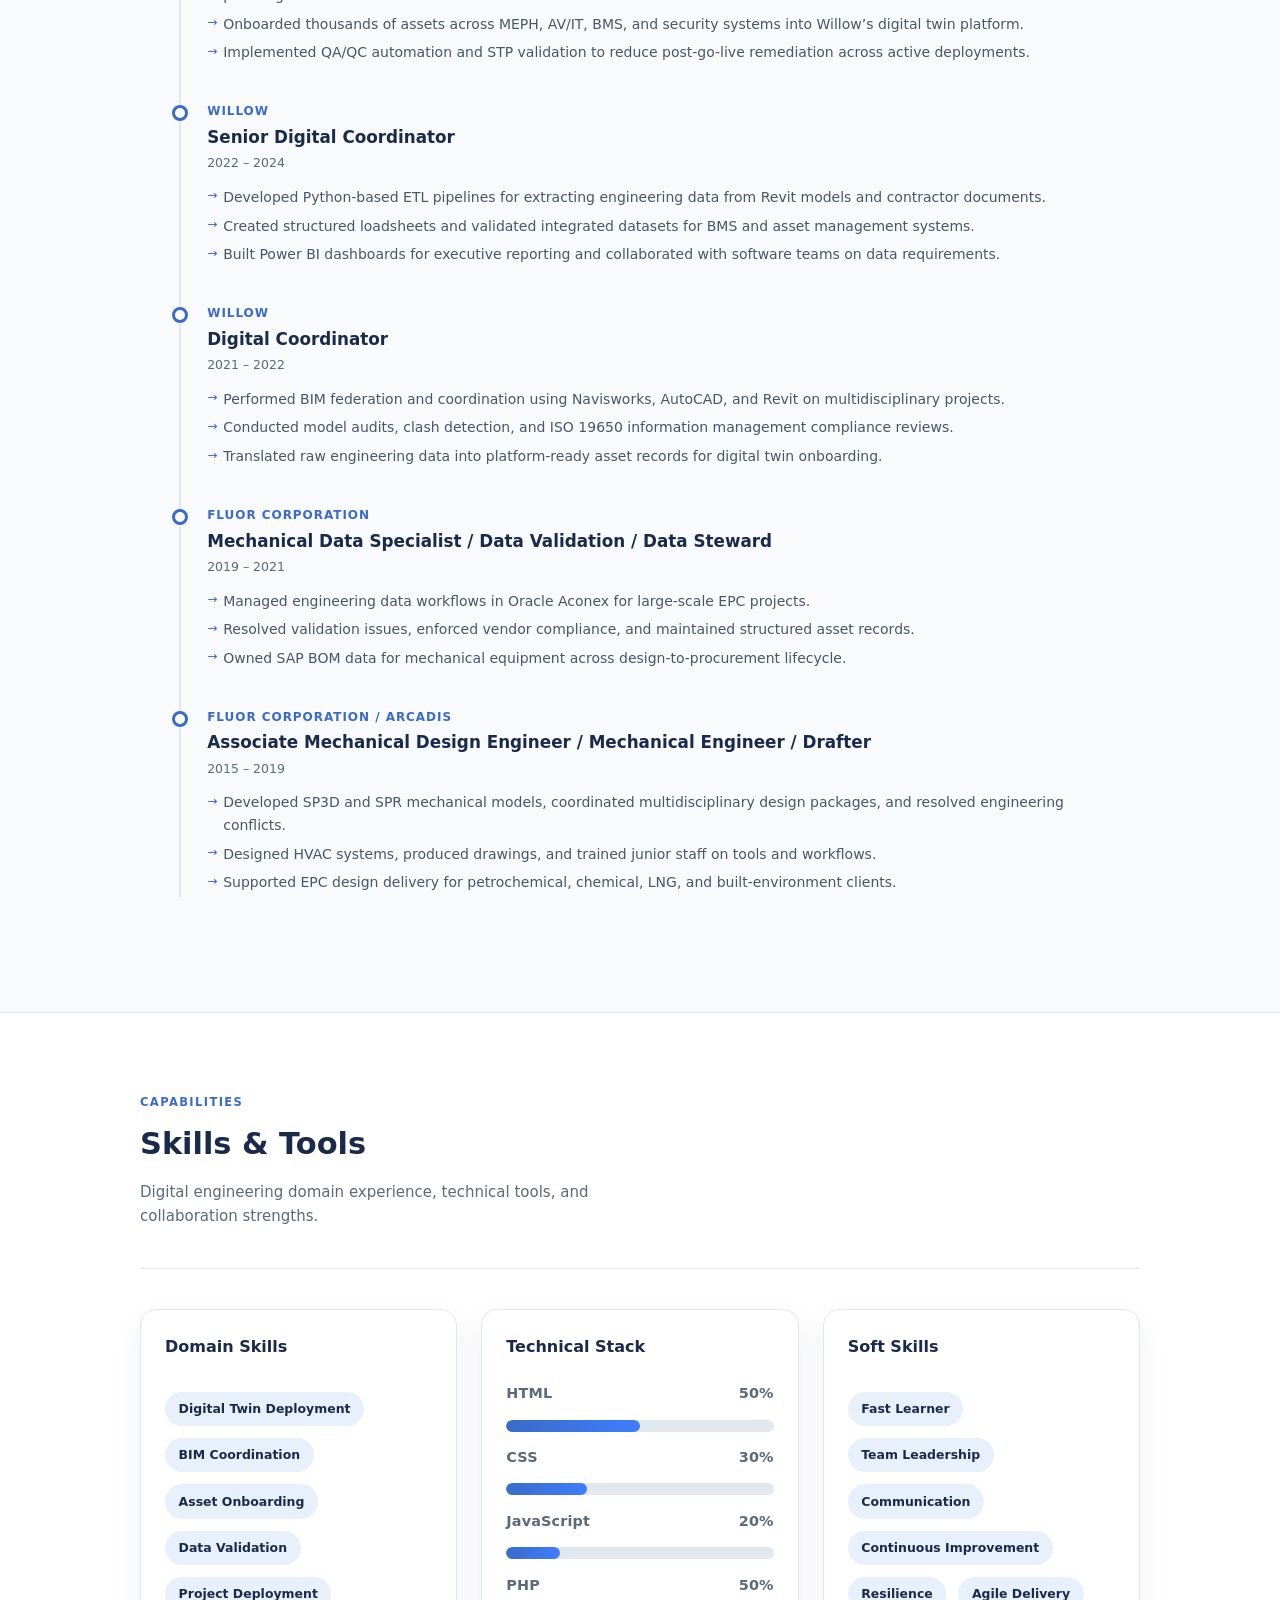
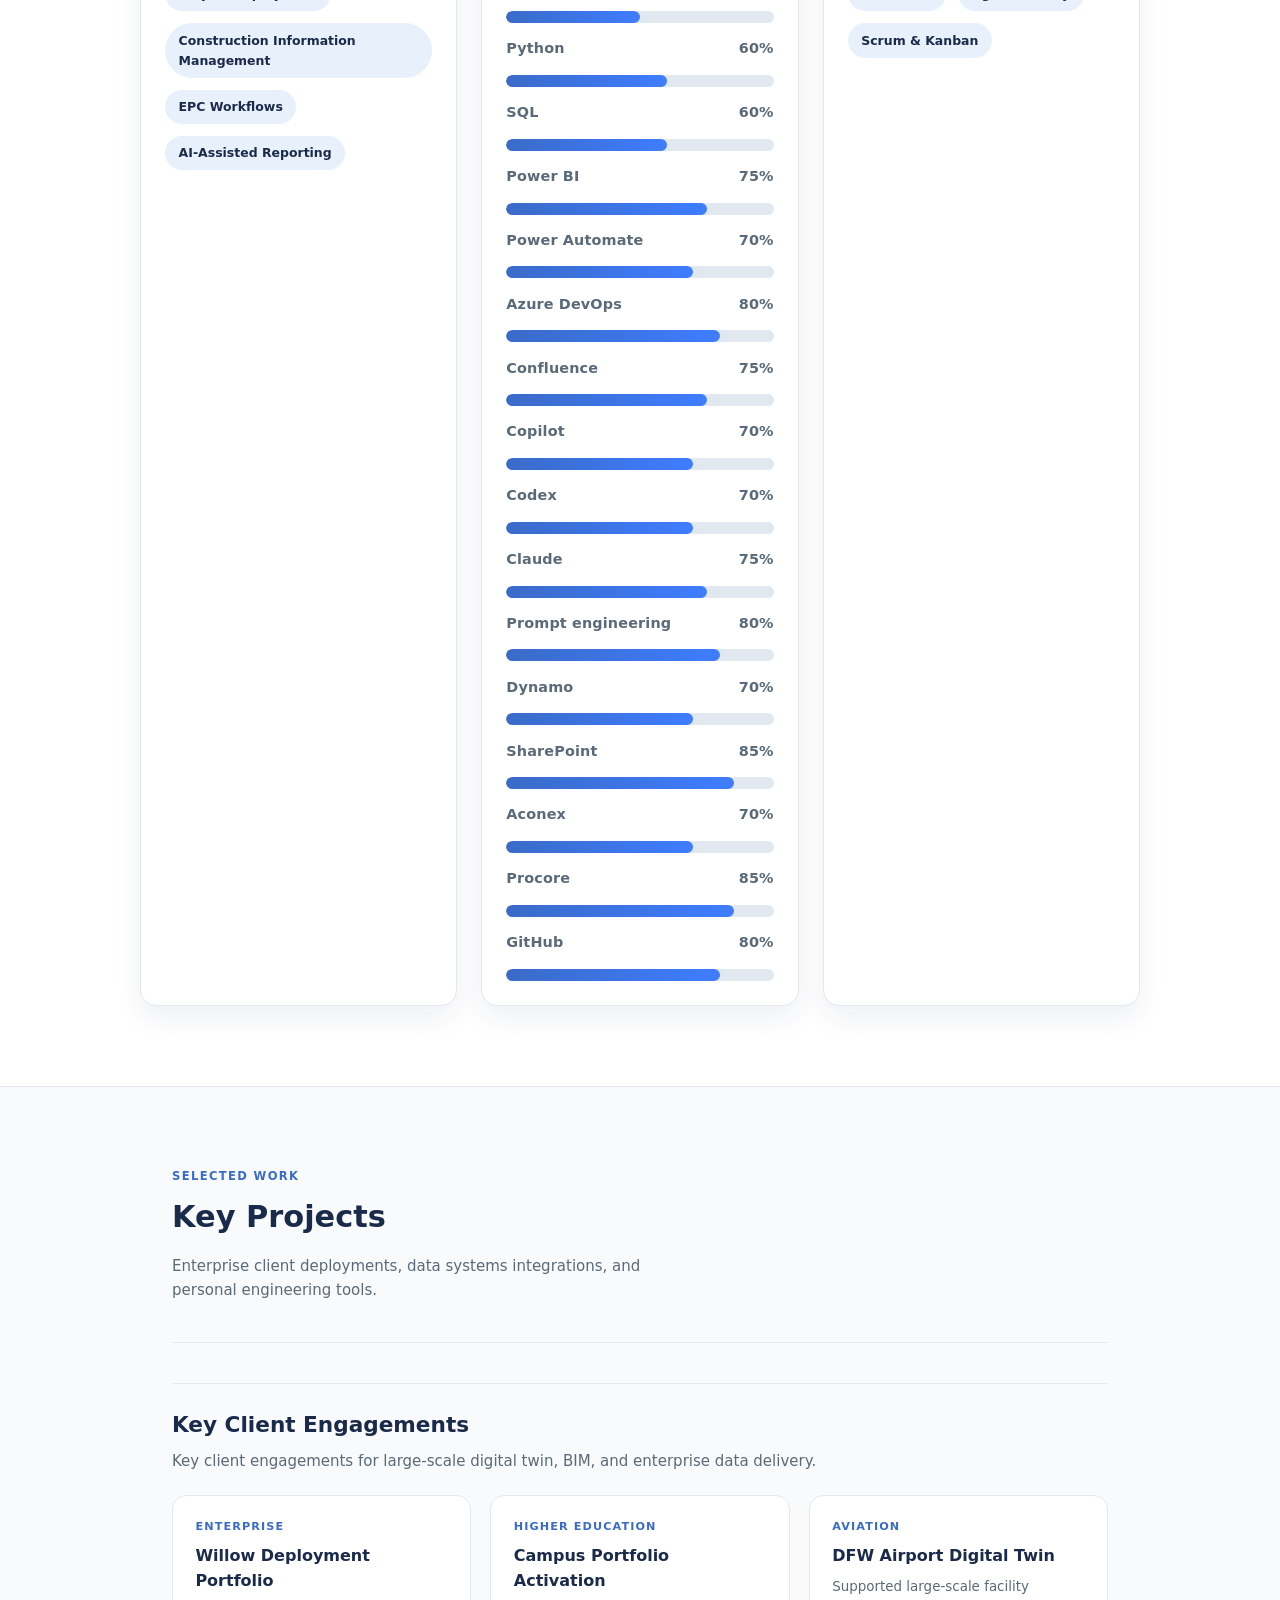
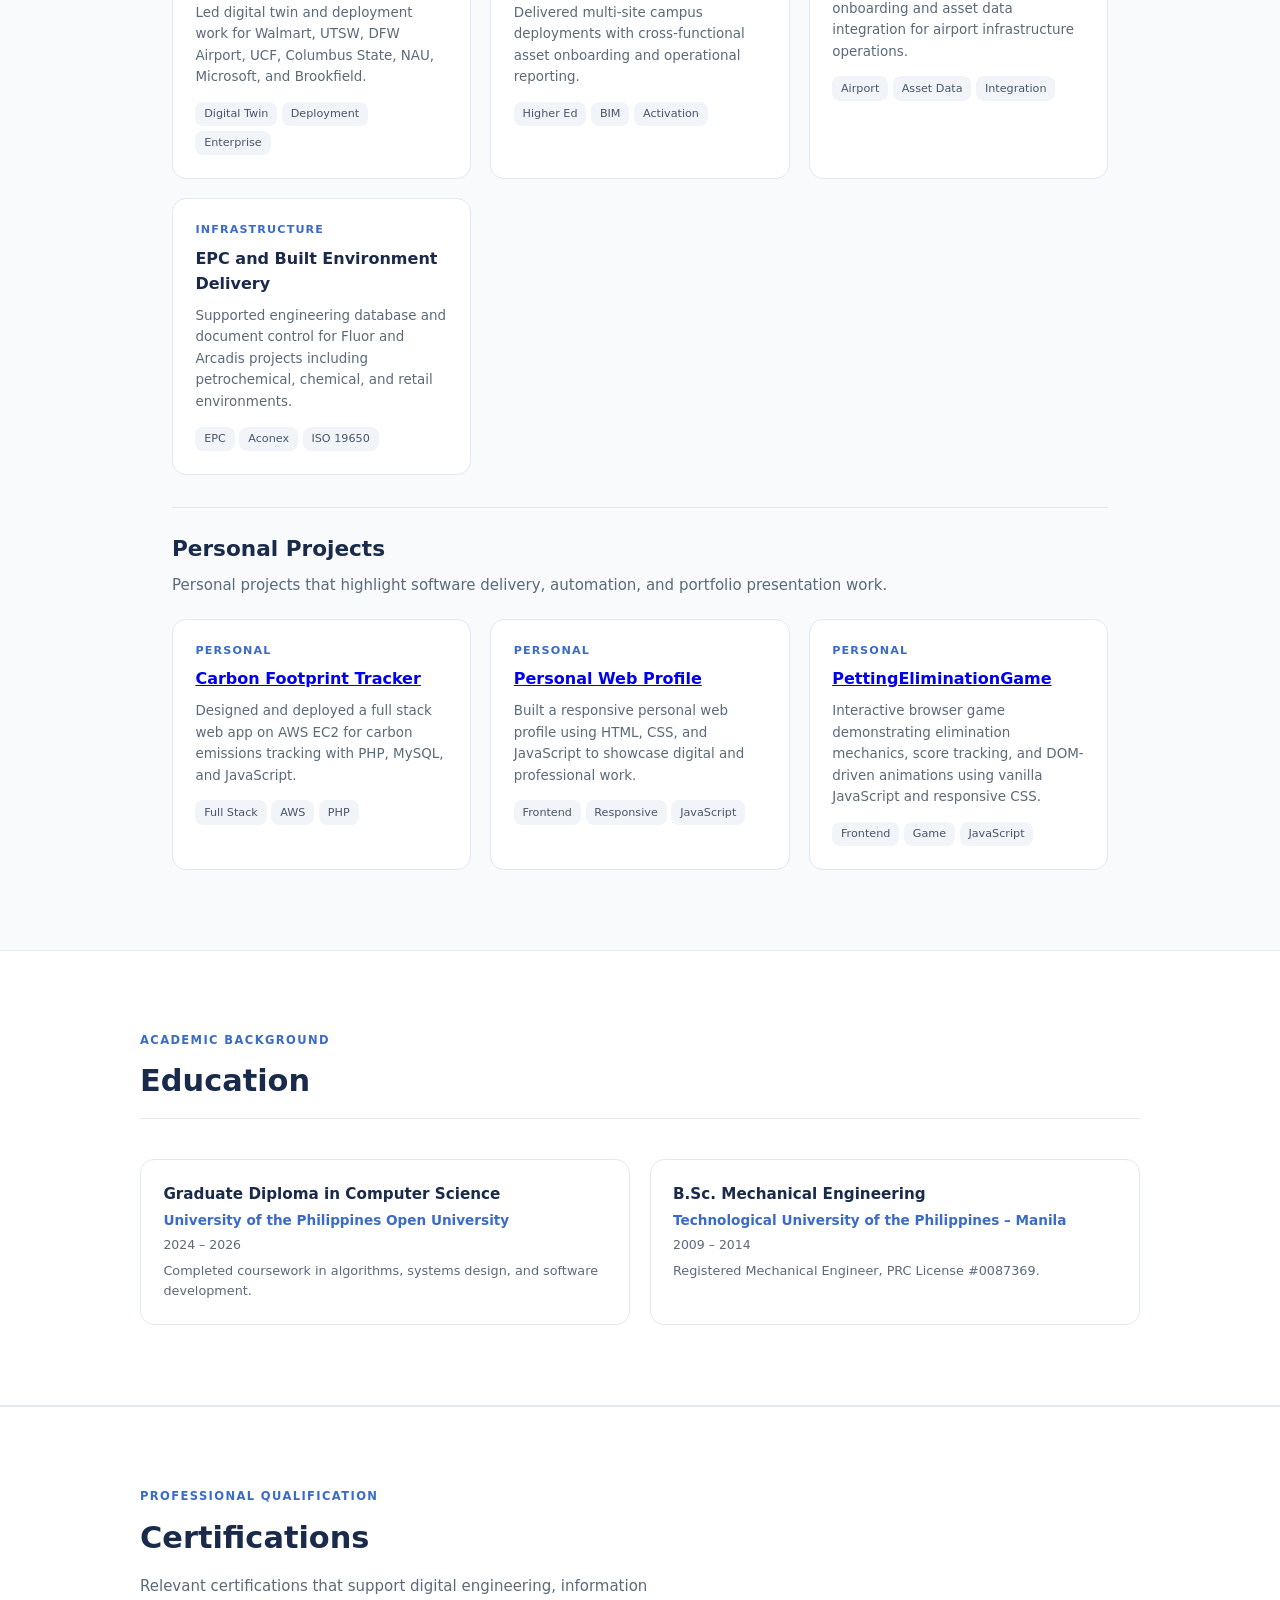
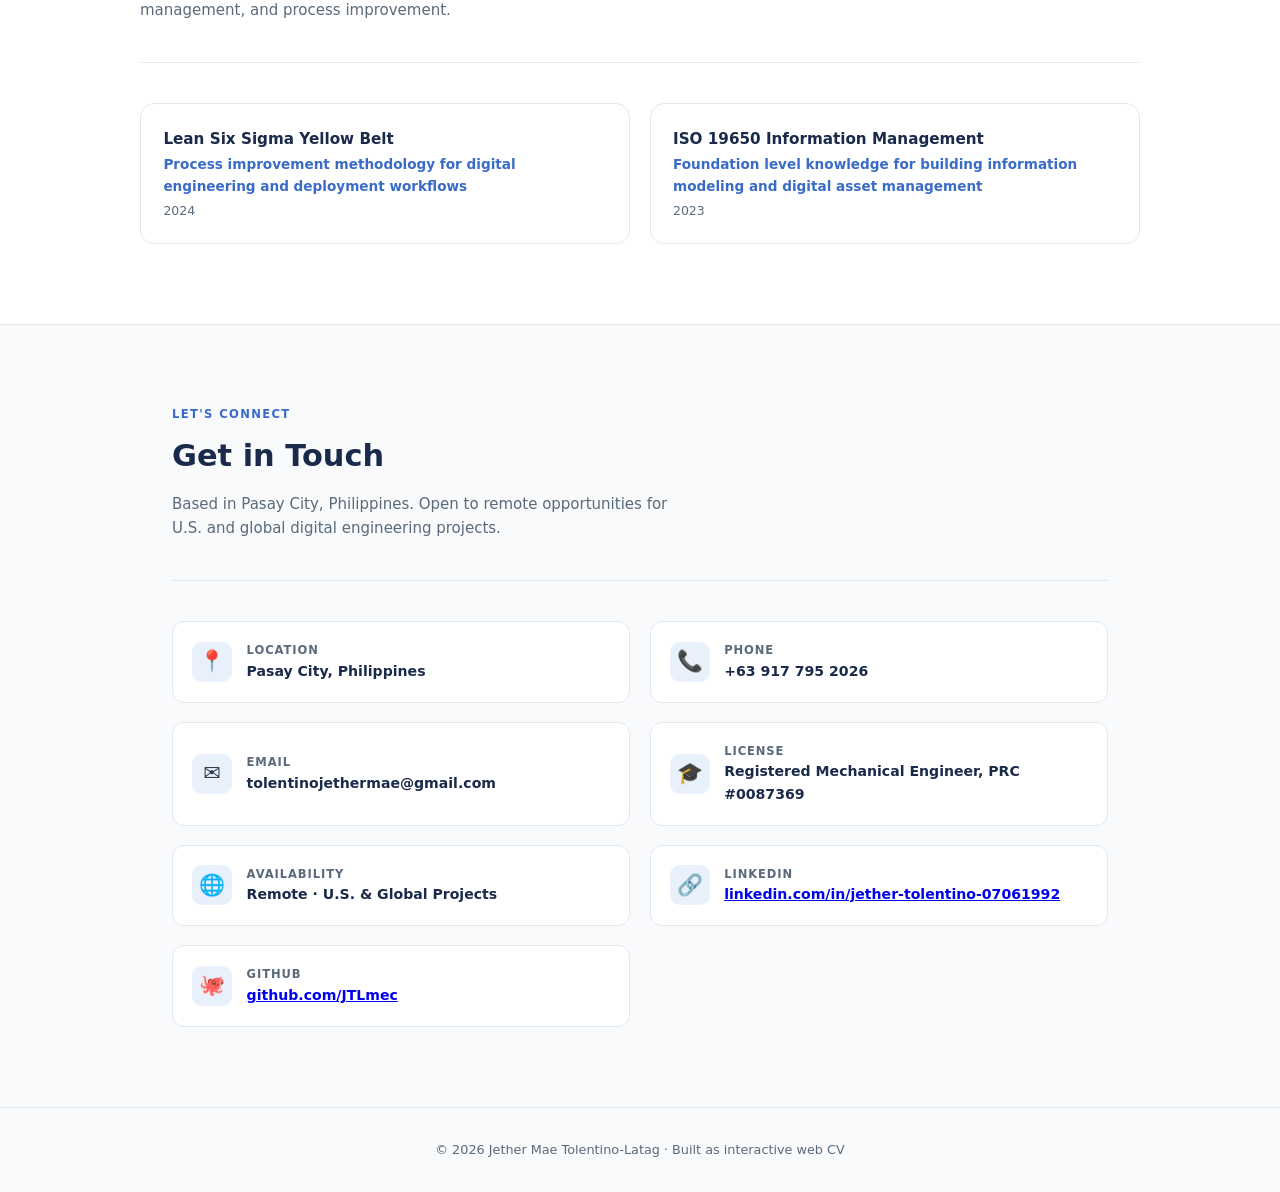
==== commit e14e08d8: "Add PettingEliminationGame project card Add a new project card to the projects section linking to th" ====
--- a/index.html
+++ b/index.html
@@ -290,6 +290,12 @@
       <div class="proj-desc">Built a responsive personal web profile using HTML, CSS, and JavaScript to showcase digital and professional work.</div>
       <div class="proj-chips"><span class="chip">Frontend</span><span class="chip">Responsive</span><span class="chip">JavaScript</span></div>
     </div>
+    <div class="proj-card">
+      <div class="proj-client">Personal</div>
+      <div class="proj-name"><a href="https://jtlmec.github.io/PettingEliminationGame/" target="_blank" rel="noopener">PettingEliminationGame</a></div>
+      <div class="proj-desc">Interactive browser game demonstrating elimination mechanics, score tracking, and DOM-driven animations using vanilla JavaScript and responsive CSS.</div>
+      <div class="proj-chips"><span class="chip">Frontend</span><span class="chip">Game</span><span class="chip">JavaScript</span></div>
+    </div>
   </div>
 </section>
 
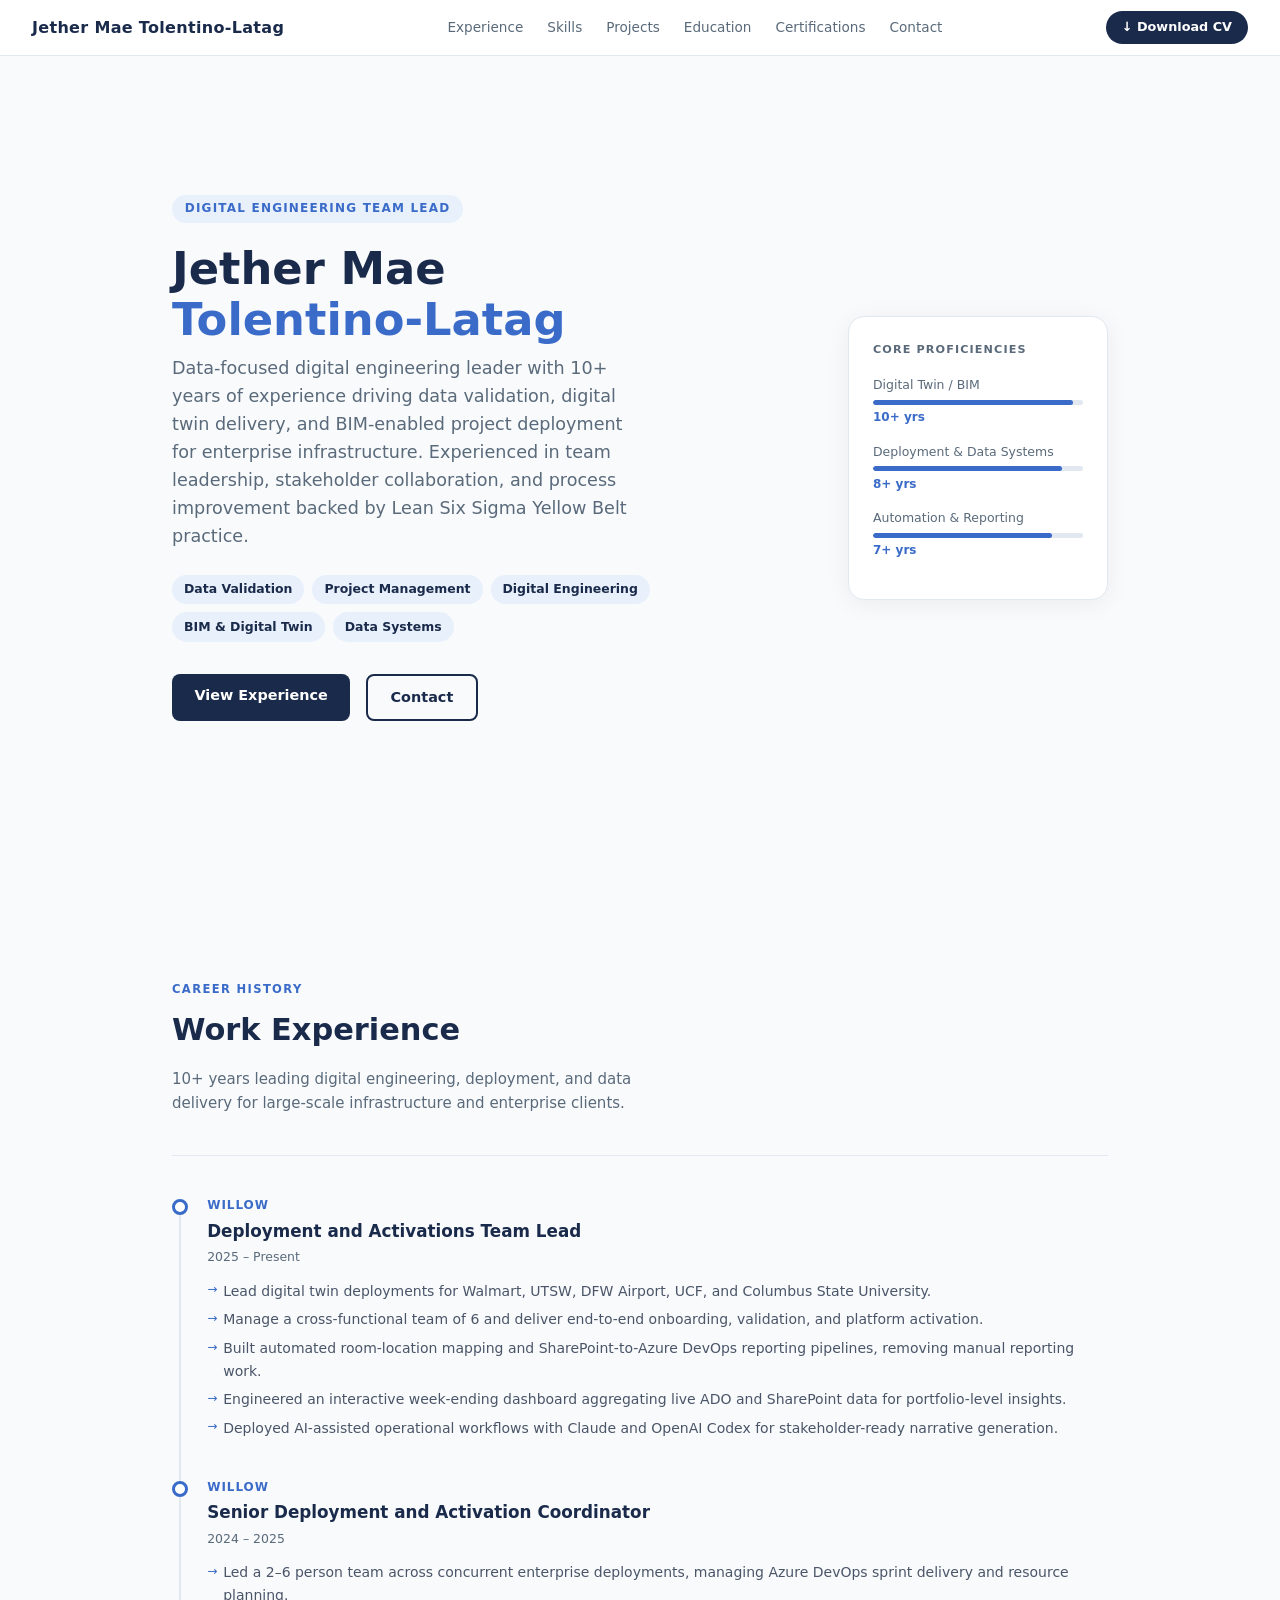
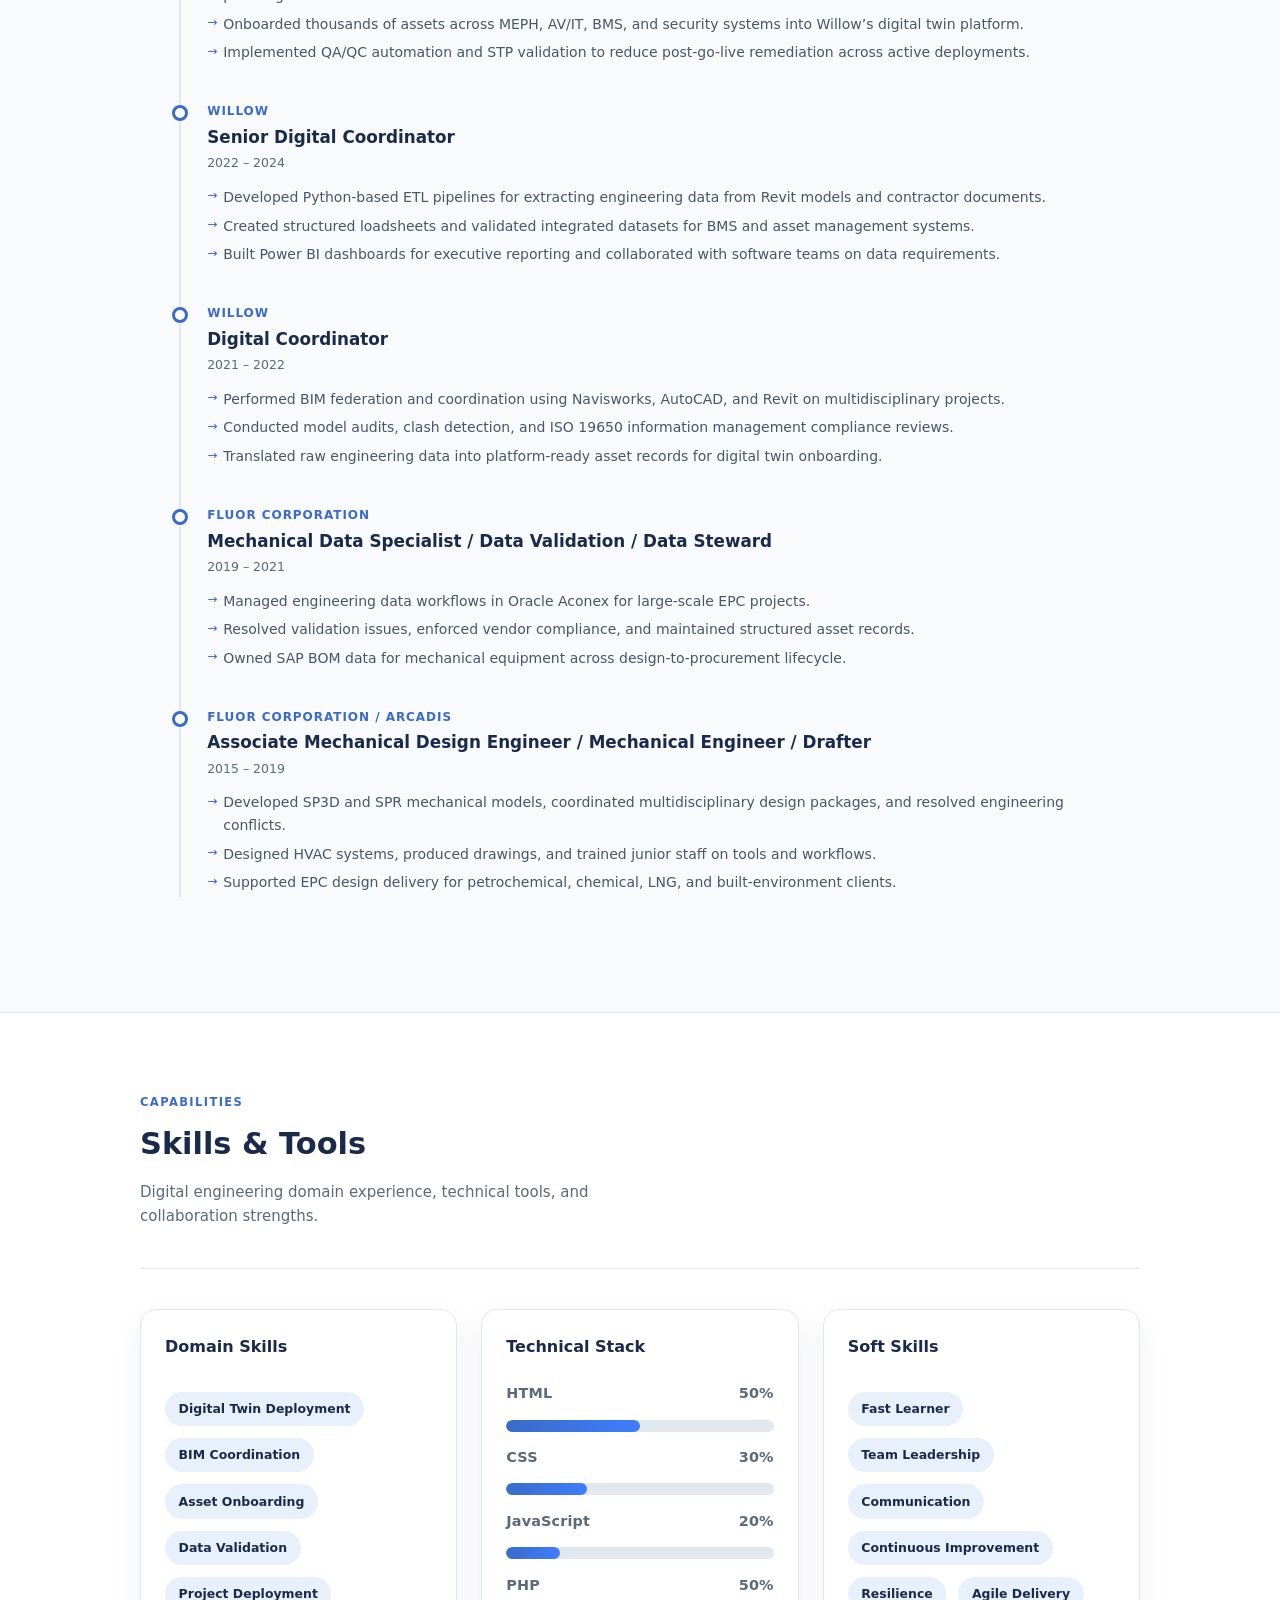
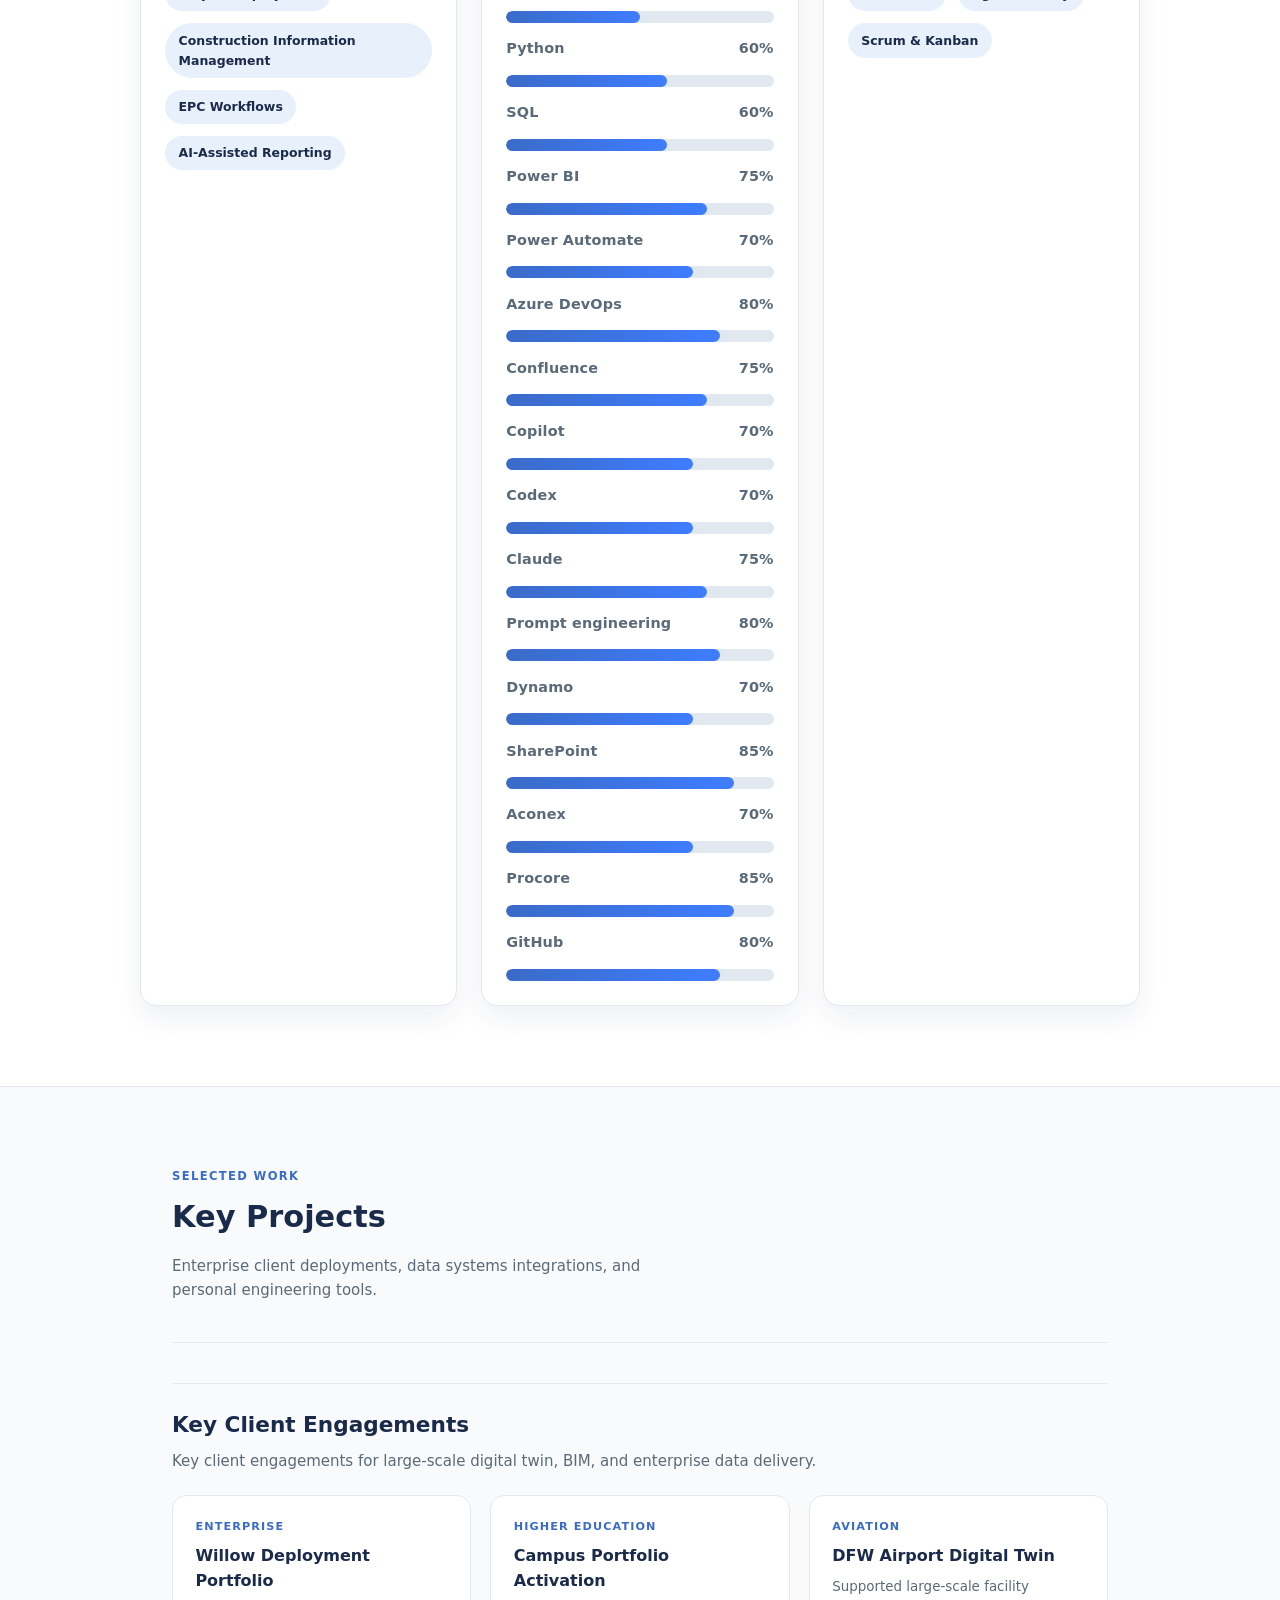
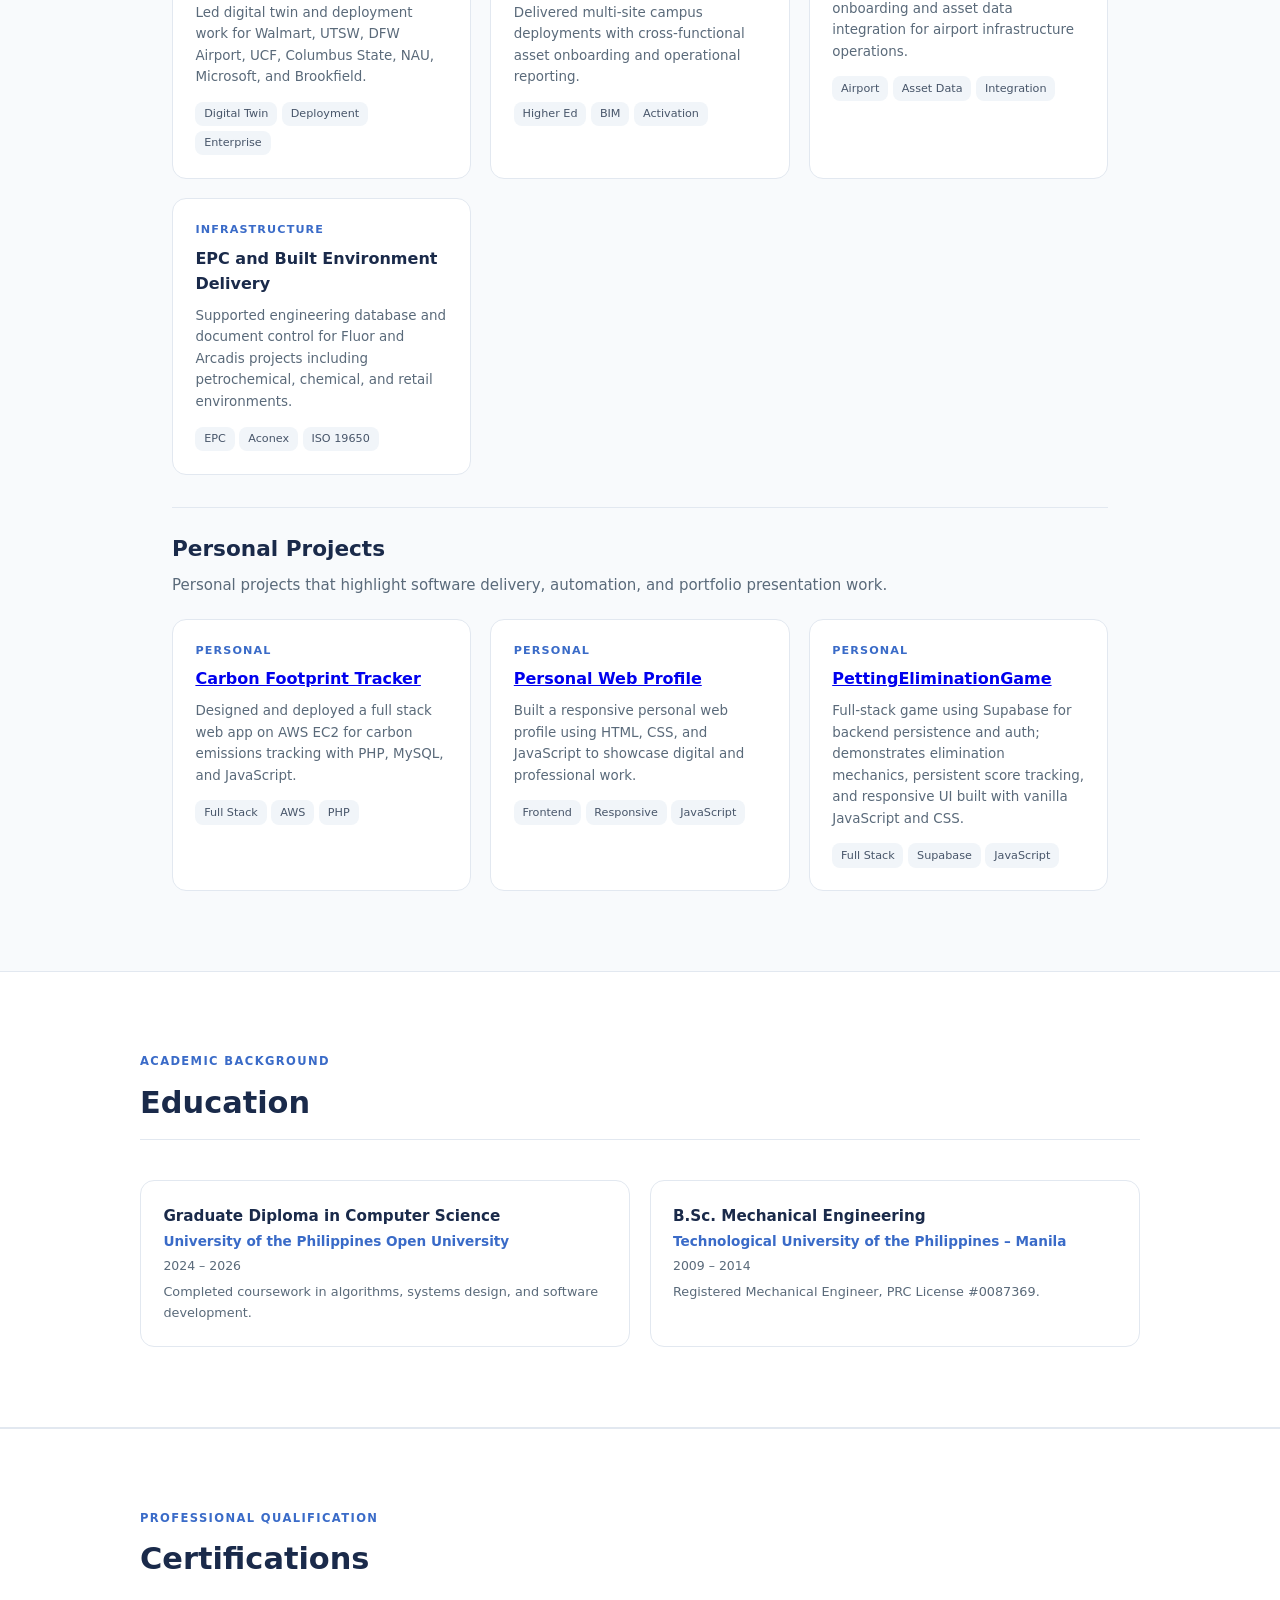
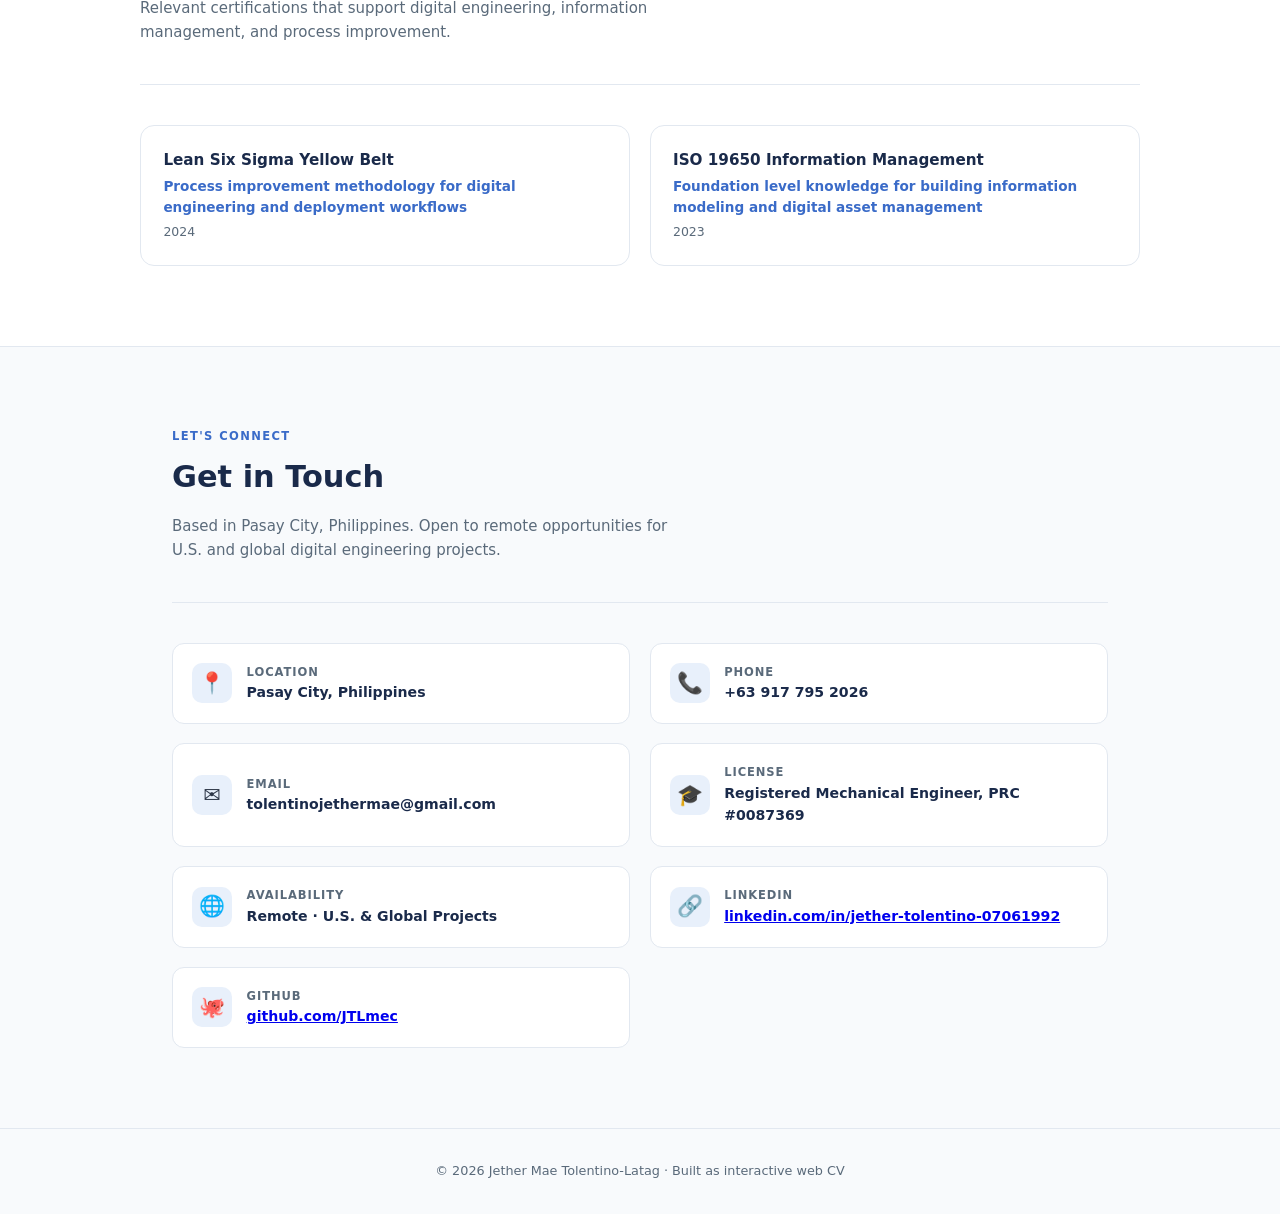
==== commit dcaa33dc: "Update PettingEliminationGame project card Revise the project card for PettingEliminationGame to ref" ====
--- a/index.html
+++ b/index.html
@@ -293,8 +293,8 @@
     <div class="proj-card">
       <div class="proj-client">Personal</div>
       <div class="proj-name"><a href="https://jtlmec.github.io/PettingEliminationGame/" target="_blank" rel="noopener">PettingEliminationGame</a></div>
-      <div class="proj-desc">Interactive browser game demonstrating elimination mechanics, score tracking, and DOM-driven animations using vanilla JavaScript and responsive CSS.</div>
-      <div class="proj-chips"><span class="chip">Frontend</span><span class="chip">Game</span><span class="chip">JavaScript</span></div>
+      <div class="proj-desc">Full-stack game using Supabase for backend persistence and auth; demonstrates elimination mechanics, persistent score tracking, and responsive UI built with vanilla JavaScript and CSS.</div>
+      <div class="proj-chips"><span class="chip">Full Stack</span><span class="chip">Supabase</span><span class="chip">JavaScript</span></div>
     </div>
   </div>
 </section>
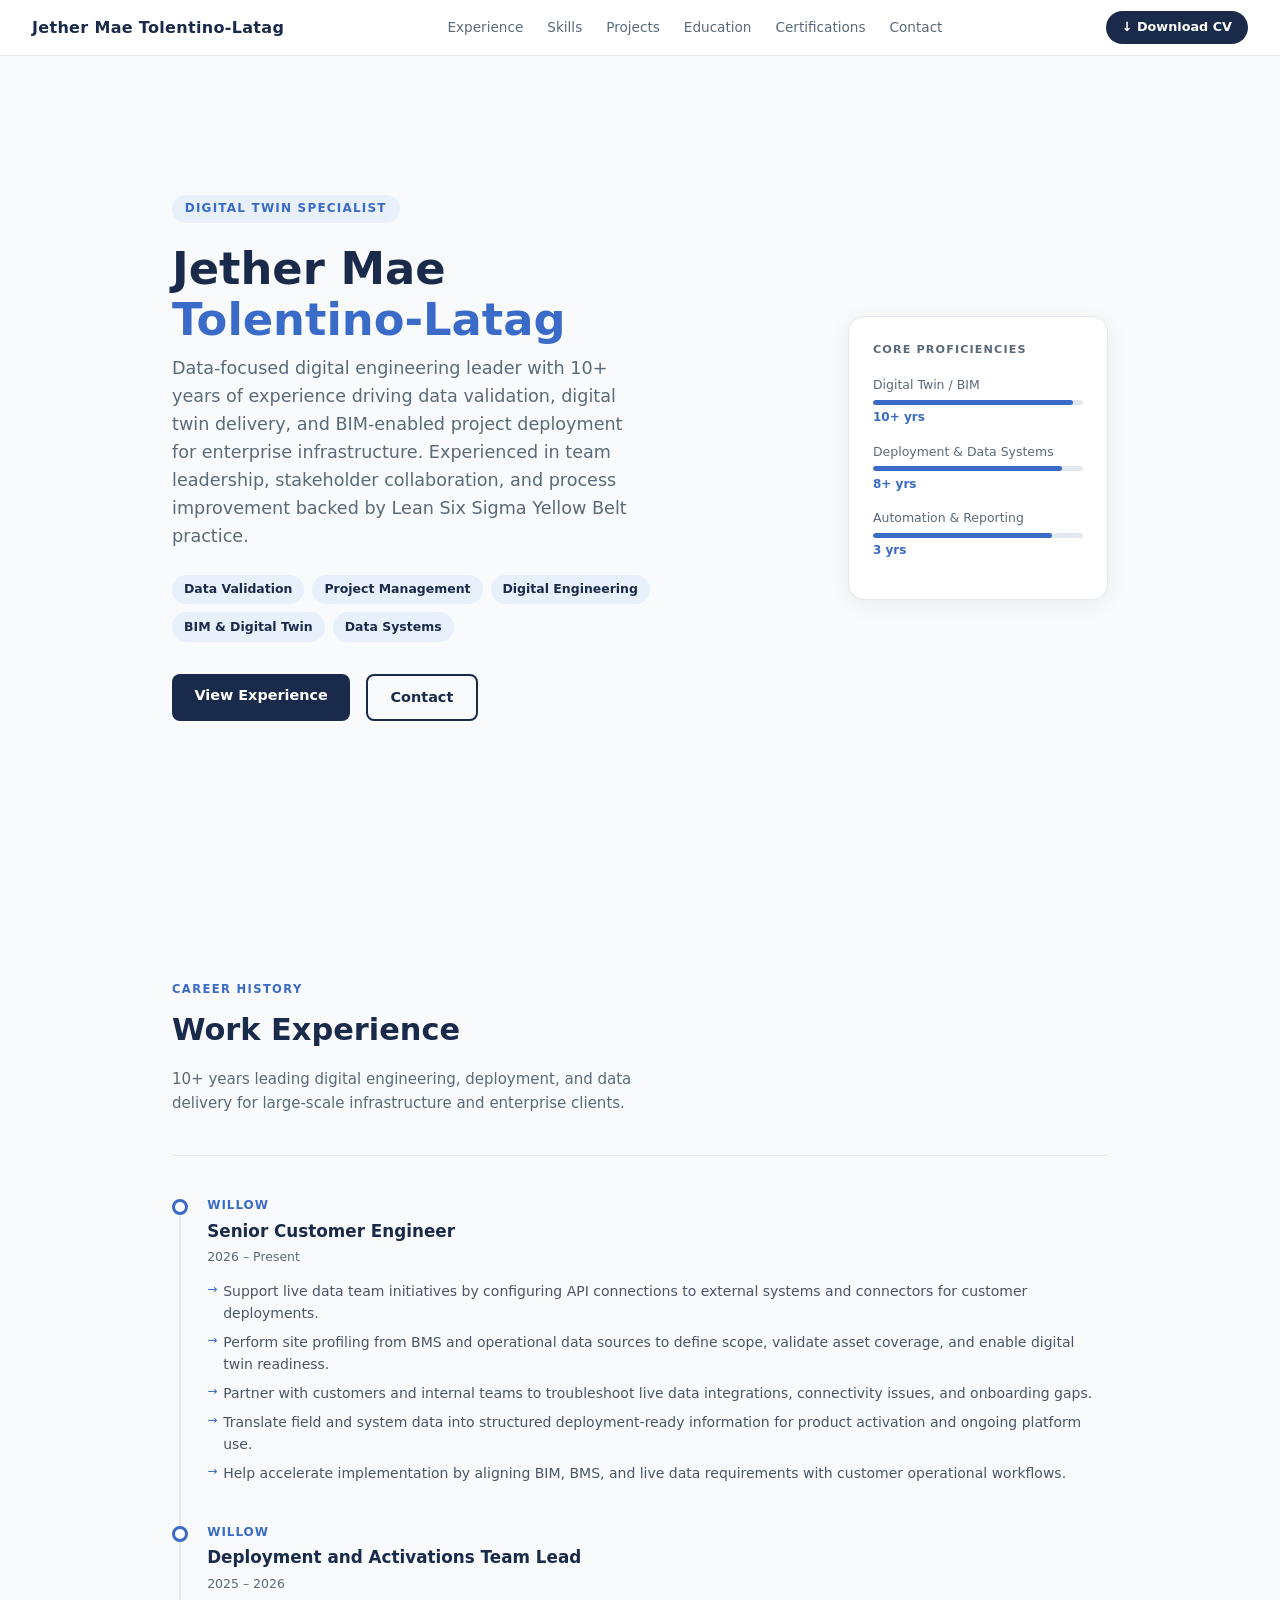
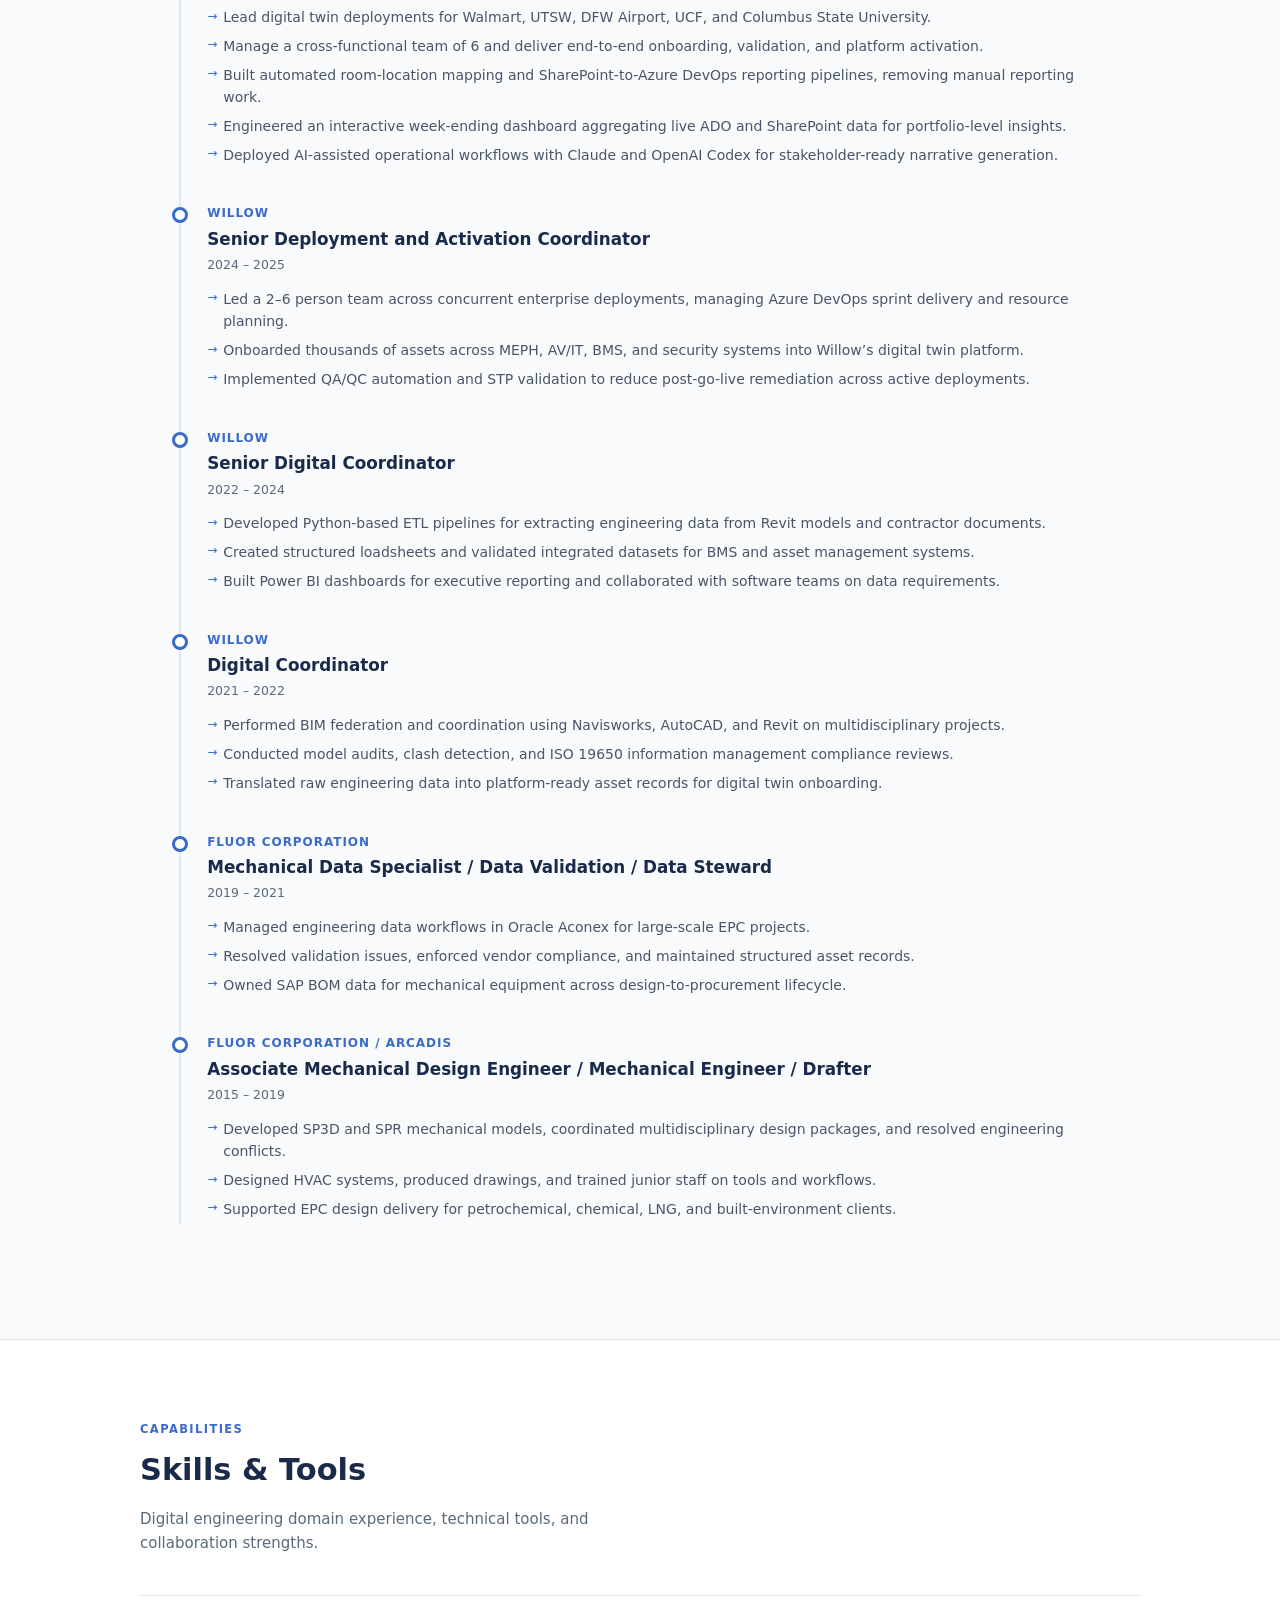
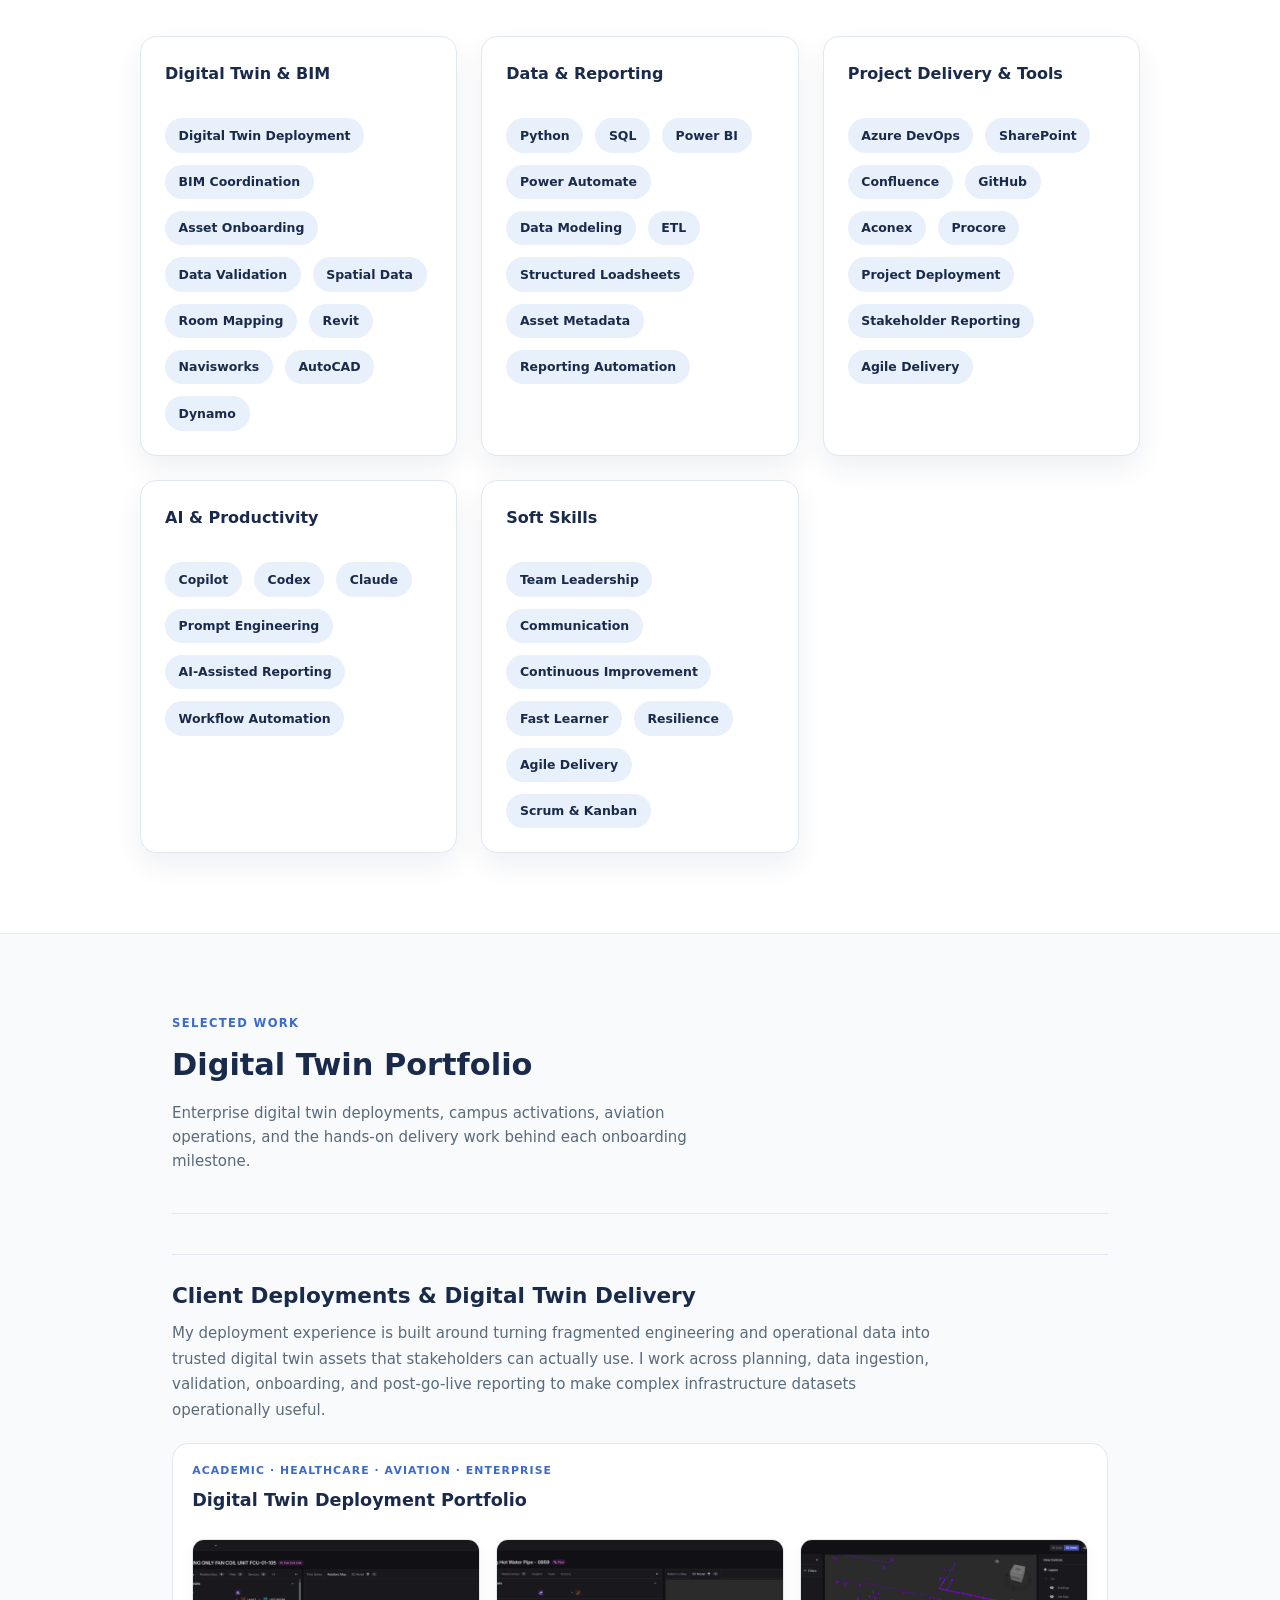
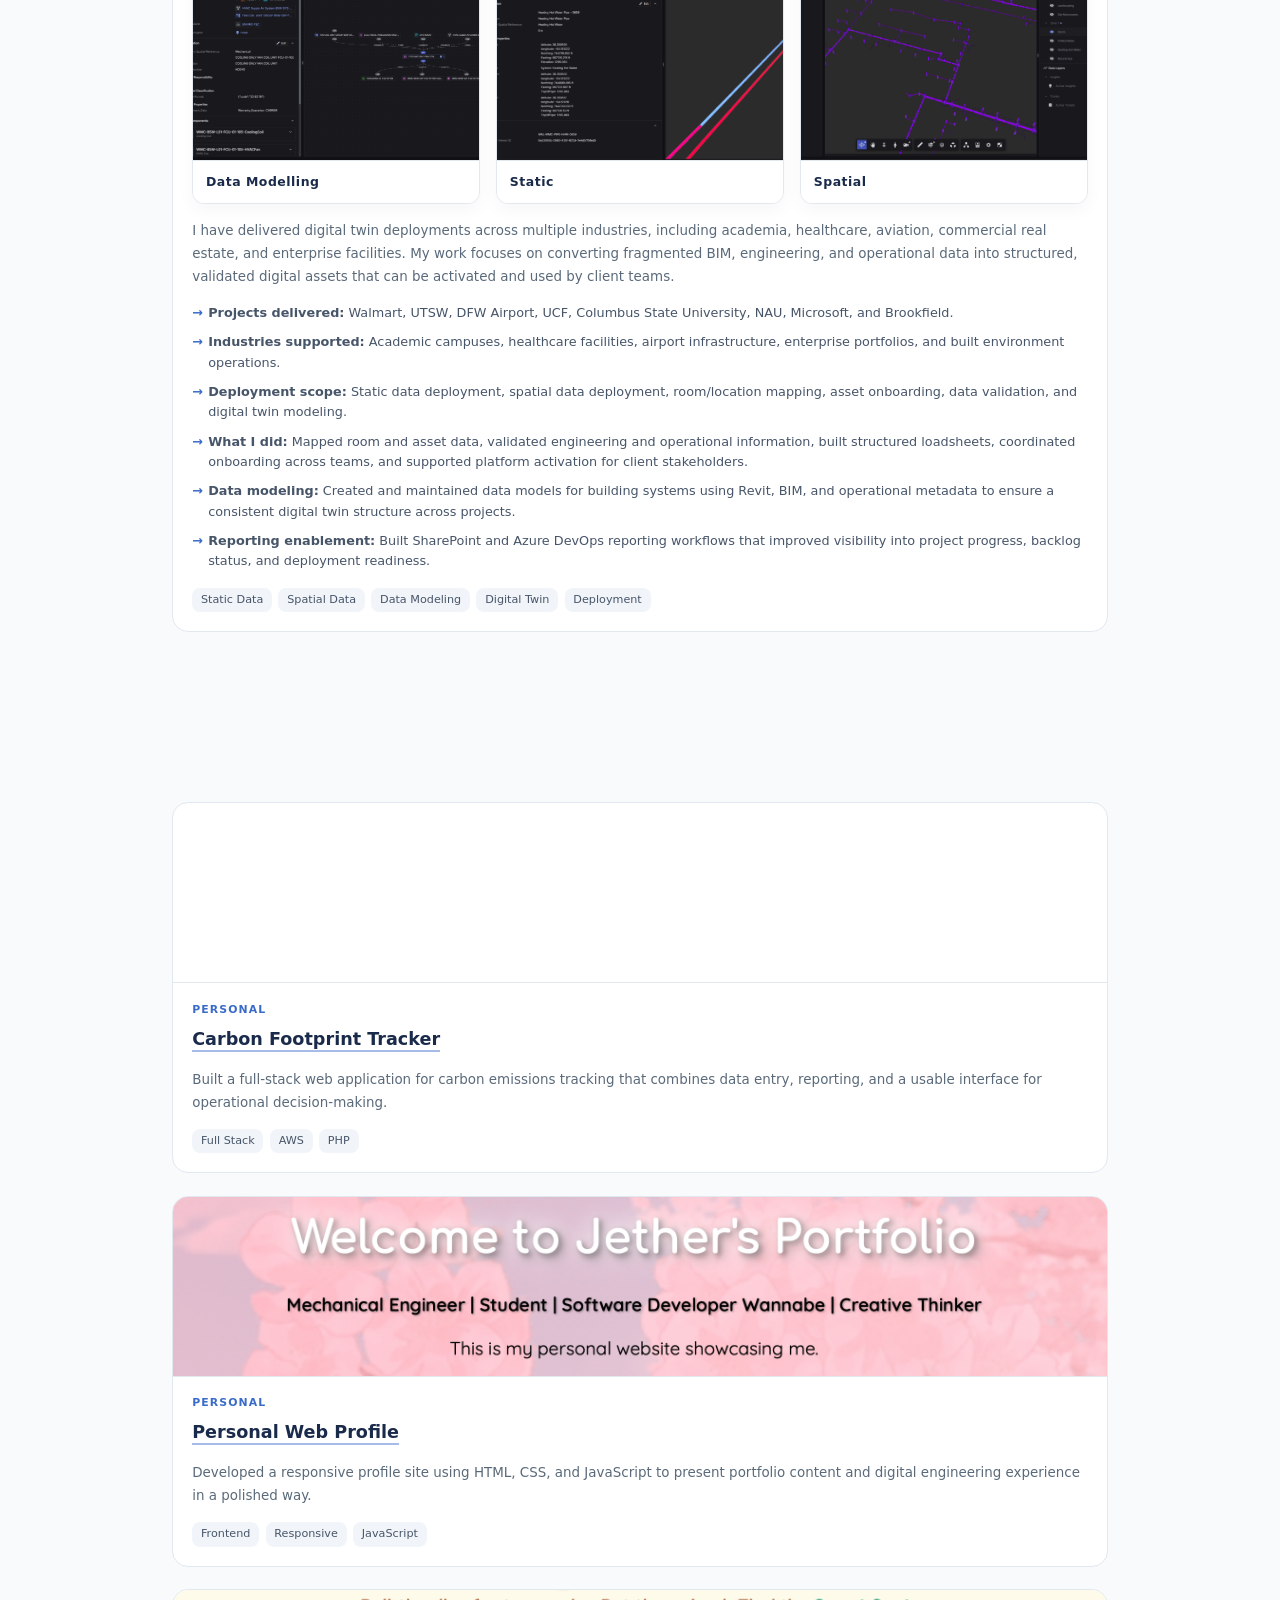
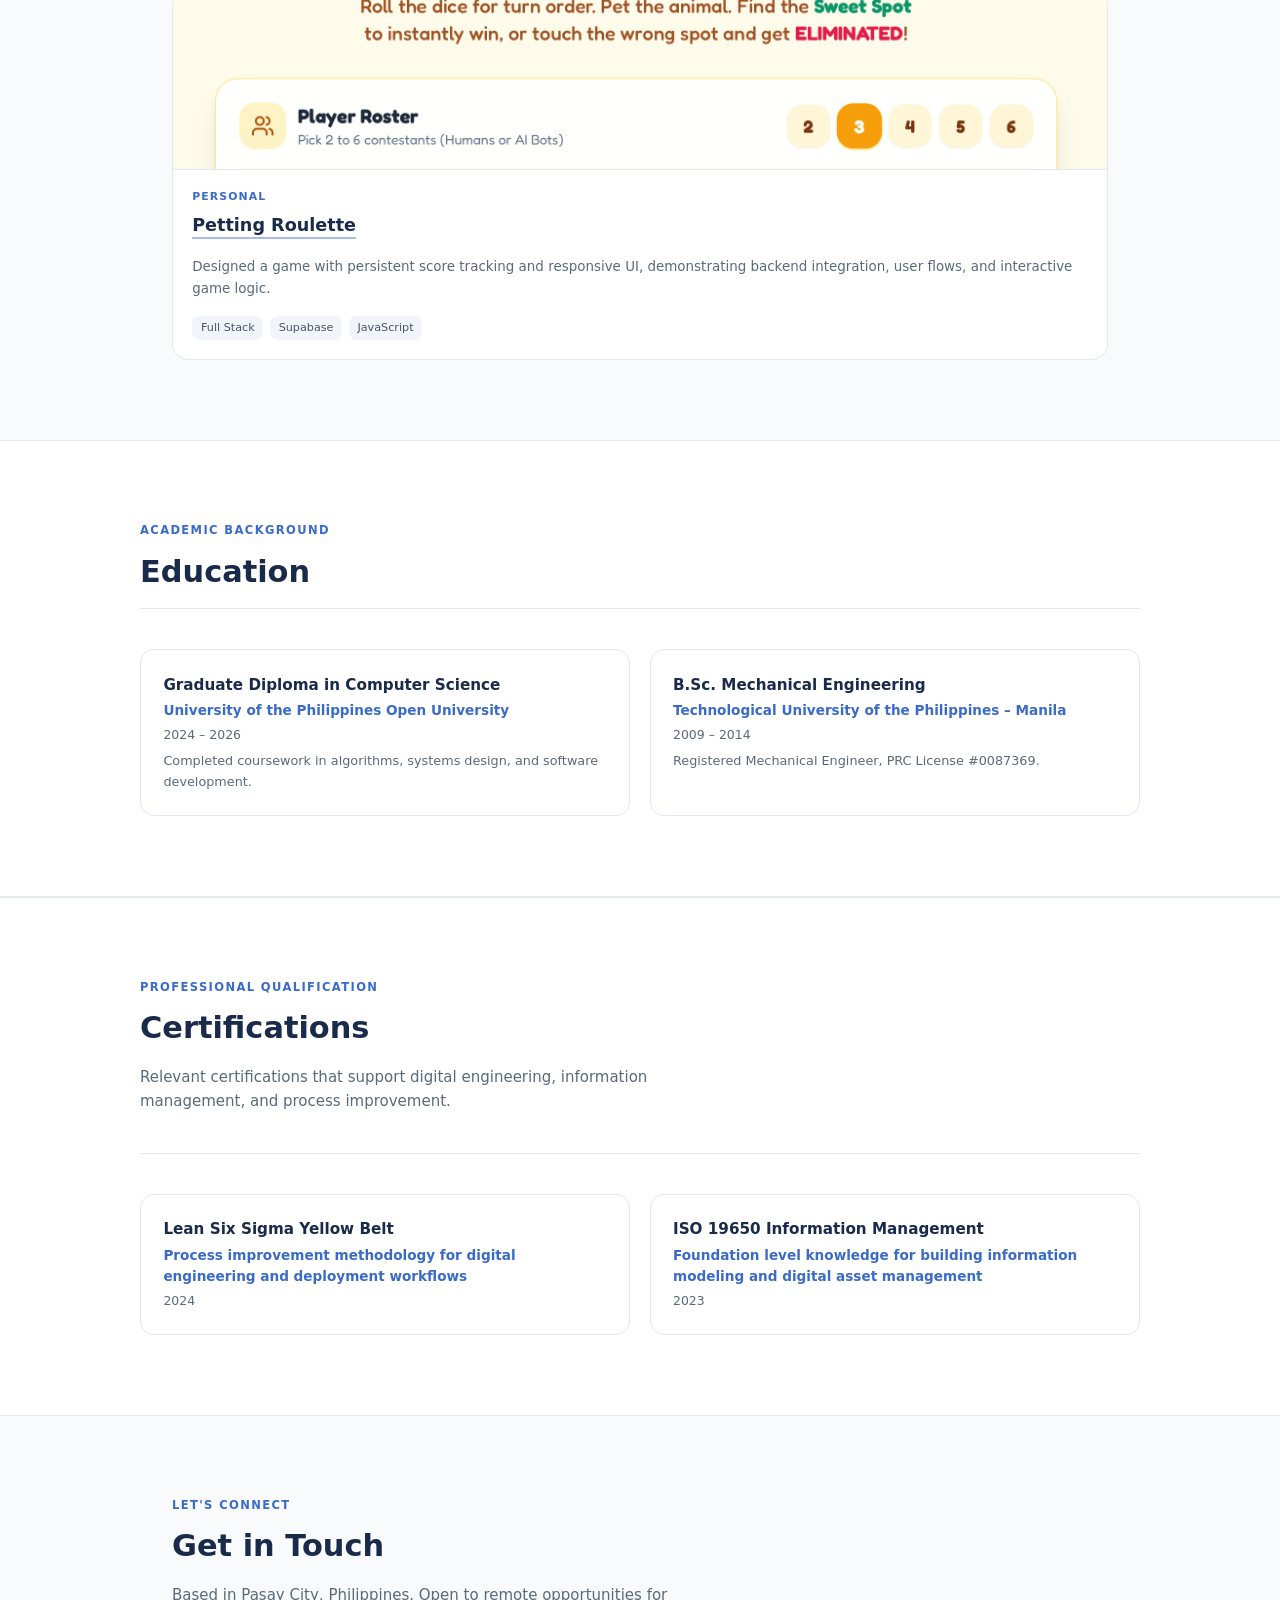
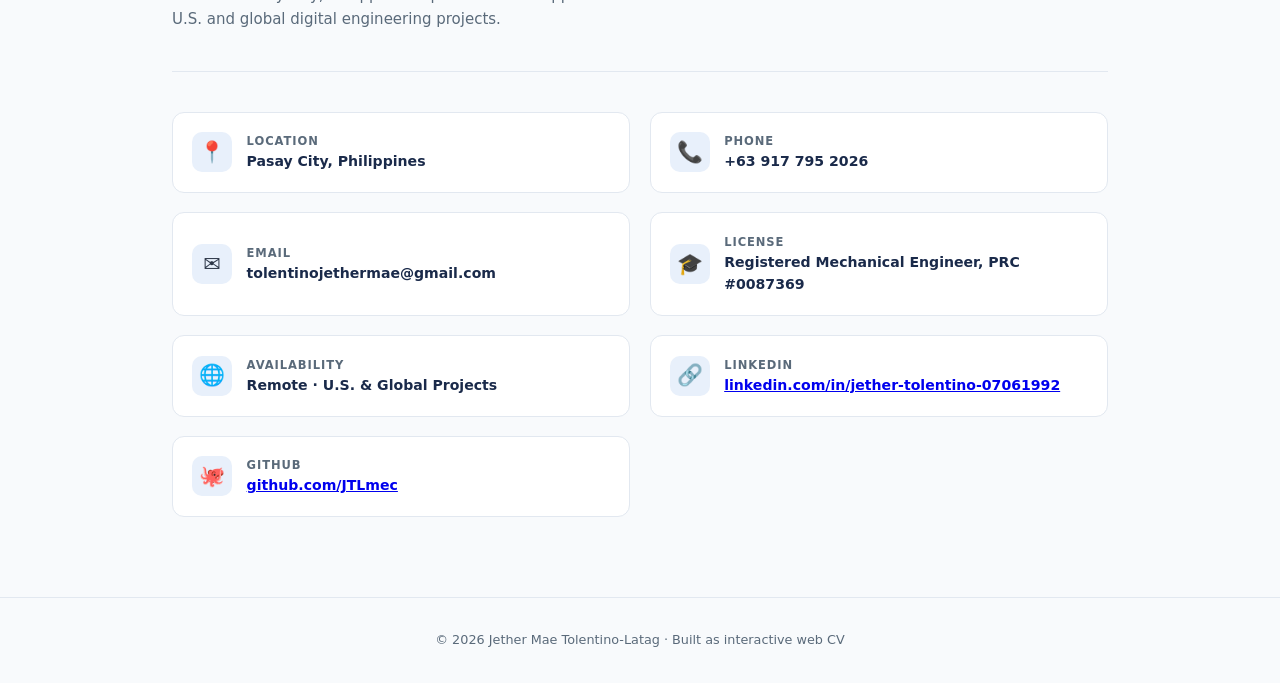
==== commit 0b10a261: "Refresh portfolio for digital twin roles Updated the homepage messaging to emphasize digital twin sp" ====
--- a/index.html
+++ b/index.html
@@ -25,7 +25,7 @@
 <section class="hero" id="hero">
   <div class="hero-inner">
     <div>
-      <span class="hero-tag">Digital Engineering Team Lead</span>
+      <span class="hero-tag">Digital Twin Specialist</span>
       <h1>Jether Mae<br/><span>Tolentino-Latag</span></h1>
       <p class="hero-sub">Data-focused digital engineering leader with 10+ years of experience driving data validation, digital twin delivery, and BIM-enabled project deployment for enterprise infrastructure. Experienced in team leadership, stakeholder collaboration, and process improvement backed by Lean Six Sigma Yellow Belt practice.</p>
       <div class="hero-badges">
@@ -55,7 +55,7 @@
       <div class="stat">
         <div class="stat-label">Automation & Reporting</div>
         <div class="stat-bar"><div class="stat-fill" style="width:0%" data-w="85%"></div></div>
-        <div class="stat-num">7+ yrs</div>
+        <div class="stat-num">3 yrs</div>
       </div>
     </div>
   </div>
@@ -74,8 +74,23 @@
       <div class="tl-dot"></div>
       <div class="tl-body">
         <div class="tl-company">Willow</div>
+        <div class="tl-role">Senior Customer Engineer</div>
+        <div class="tl-date">2026 – Present</div>
+        <ul class="tl-points">
+          <li>Support live data team initiatives by configuring API connections to external systems and connectors for customer deployments.</li>
+          <li>Perform site profiling from BMS and operational data sources to define scope, validate asset coverage, and enable digital twin readiness.</li>
+          <li>Partner with customers and internal teams to troubleshoot live data integrations, connectivity issues, and onboarding gaps.</li>
+          <li>Translate field and system data into structured deployment-ready information for product activation and ongoing platform use.</li>
+          <li>Help accelerate implementation by aligning BIM, BMS, and live data requirements with customer operational workflows.</li>
+        </ul>
+      </div>
+    </div>
+    <div class="tl-item">
+      <div class="tl-dot"></div>
+      <div class="tl-body">
+        <div class="tl-company">Willow</div>
         <div class="tl-role">Deployment and Activations Team Lead</div>
-        <div class="tl-date">2025 – Present</div>
+        <div class="tl-date">2025 – 2026</div>
         <ul class="tl-points">
           <li>Lead digital twin deployments for Walmart, UTSW, DFW Airport, UCF, and Columbus State University.</li>
           <li>Manage a cross-functional team of 6 and deliver end-to-end onboarding, validation, and platform activation.</li>
@@ -164,68 +179,66 @@
   <hr class="divider"/>
   <div class="skill-grid reveal">
     <div class="skill-card">
-      <div class="skill-card-title">Domain Skills</div>
+      <div class="skill-card-title">Digital Twin & BIM</div>
       <div class="skill-badges">
         <span class="badge">Digital Twin Deployment</span>
         <span class="badge">BIM Coordination</span>
         <span class="badge">Asset Onboarding</span>
         <span class="badge">Data Validation</span>
+        <span class="badge">Spatial Data</span>
+        <span class="badge">Room Mapping</span>
+        <span class="badge">Revit</span>
+        <span class="badge">Navisworks</span>
+        <span class="badge">AutoCAD</span>
+        <span class="badge">Dynamo</span>
+      </div>
+    </div>
+    <div class="skill-card">
+      <div class="skill-card-title">Data & Reporting</div>
+      <div class="skill-badges">
+        <span class="badge">Python</span>
+        <span class="badge">SQL</span>
+        <span class="badge">Power BI</span>
+        <span class="badge">Power Automate</span>
+        <span class="badge">Data Modeling</span>
+        <span class="badge">ETL</span>
+        <span class="badge">Structured Loadsheets</span>
+        <span class="badge">Asset Metadata</span>
+        <span class="badge">Reporting Automation</span>
+      </div>
+    </div>
+    <div class="skill-card">
+      <div class="skill-card-title">Project Delivery & Tools</div>
+      <div class="skill-badges">
+        <span class="badge">Azure DevOps</span>
+        <span class="badge">SharePoint</span>
+        <span class="badge">Confluence</span>
+        <span class="badge">GitHub</span>
+        <span class="badge">Aconex</span>
+        <span class="badge">Procore</span>
         <span class="badge">Project Deployment</span>
-        <span class="badge">Construction Information Management</span>
-        <span class="badge">EPC Workflows</span>
+        <span class="badge">Stakeholder Reporting</span>
+        <span class="badge">Agile Delivery</span>
+      </div>
+    </div>
+    <div class="skill-card">
+      <div class="skill-card-title">AI & Productivity</div>
+      <div class="skill-badges">
+        <span class="badge">Copilot</span>
+        <span class="badge">Codex</span>
+        <span class="badge">Claude</span>
+        <span class="badge">Prompt Engineering</span>
         <span class="badge">AI-Assisted Reporting</span>
-      </div>
-    </div>
-    <div class="skill-card">
-      <div class="skill-card-title">Technical Stack</div>
-      <div class="skill-metrics">
-        <div class="metric-row"><span>HTML</span><span>50%</span></div>
-        <div class="metric-bar"><div class="metric-fill" style="width:0%" data-w="50%"></div></div>
-        <div class="metric-row"><span>CSS</span><span>30%</span></div>
-        <div class="metric-bar"><div class="metric-fill" style="width:0%" data-w="30%"></div></div>
-        <div class="metric-row"><span>JavaScript</span><span>20%</span></div>
-        <div class="metric-bar"><div class="metric-fill" style="width:0%" data-w="20%"></div></div>
-        <div class="metric-row"><span>PHP</span><span>50%</span></div>
-        <div class="metric-bar"><div class="metric-fill" style="width:0%" data-w="50%"></div></div>
-        <div class="metric-row"><span>Python</span><span>60%</span></div>
-        <div class="metric-bar"><div class="metric-fill" style="width:0%" data-w="60%"></div></div>
-        <div class="metric-row"><span>SQL</span><span>60%</span></div>
-        <div class="metric-bar"><div class="metric-fill" style="width:0%" data-w="60%"></div></div>
-        <div class="metric-row"><span>Power BI</span><span>75%</span></div>
-        <div class="metric-bar"><div class="metric-fill" style="width:0%" data-w="75%"></div></div>
-        <div class="metric-row"><span>Power Automate</span><span>70%</span></div>
-        <div class="metric-bar"><div class="metric-fill" style="width:0%" data-w="70%"></div></div>
-        <div class="metric-row"><span>Azure DevOps</span><span>80%</span></div>
-        <div class="metric-bar"><div class="metric-fill" style="width:0%" data-w="80%"></div></div>
-        <div class="metric-row"><span>Confluence</span><span>75%</span></div>
-        <div class="metric-bar"><div class="metric-fill" style="width:0%" data-w="75%"></div></div>
-        <div class="metric-row"><span>Copilot</span><span>70%</span></div>
-        <div class="metric-bar"><div class="metric-fill" style="width:0%" data-w="70%"></div></div>
-        <div class="metric-row"><span>Codex</span><span>70%</span></div>
-        <div class="metric-bar"><div class="metric-fill" style="width:0%" data-w="70%"></div></div>
-        <div class="metric-row"><span>Claude</span><span>75%</span></div>
-        <div class="metric-bar"><div class="metric-fill" style="width:0%" data-w="75%"></div></div>
-        <div class="metric-row"><span>Prompt engineering</span><span>80%</span></div>
-        <div class="metric-bar"><div class="metric-fill" style="width:0%" data-w="80%"></div></div>
-        <div class="metric-row"><span>Dynamo</span><span>70%</span></div>
-        <div class="metric-bar"><div class="metric-fill" style="width:0%" data-w="70%"></div></div>
-        <div class="metric-row"><span>SharePoint</span><span>85%</span></div>
-        <div class="metric-bar"><div class="metric-fill" style="width:0%" data-w="85%"></div></div>
-        <div class="metric-row"><span>Aconex</span><span>70%</span></div>
-        <div class="metric-bar"><div class="metric-fill" style="width:0%" data-w="70%"></div></div>
-        <div class="metric-row"><span>Procore</span><span>85%</span></div>
-        <div class="metric-bar"><div class="metric-fill" style="width:0%" data-w="85%"></div></div>
-        <div class="metric-row"><span>GitHub</span><span>80%</span></div>
-        <div class="metric-bar"><div class="metric-fill" style="width:0%" data-w="80%"></div></div>
+        <span class="badge">Workflow Automation</span>
       </div>
     </div>
     <div class="skill-card">
       <div class="skill-card-title">Soft Skills</div>
       <div class="skill-badges">
-        <span class="badge">Fast Learner</span>
         <span class="badge">Team Leadership</span>
         <span class="badge">Communication</span>
         <span class="badge">Continuous Improvement</span>
+        <span class="badge">Fast Learner</span>
         <span class="badge">Resilience</span>
         <span class="badge">Agile Delivery</span>
         <span class="badge">Scrum & Kanban</span>
@@ -239,61 +252,71 @@
 <section id="projects">
   <div class="reveal">
     <div class="section-label">Selected Work</div>
-    <div class="section-title">Key Projects</div>
-    <p class="section-sub">Enterprise client deployments, data systems integrations, and personal engineering tools.</p>
+    <div class="section-title">Digital Twin Portfolio</div>
+    <p class="section-sub">Enterprise digital twin deployments, campus activations, aviation operations, and the hands-on delivery work behind each onboarding milestone.</p>
   </div>
   <hr class="divider"/>
   <div class="subsection-header reveal">
-    <div class="subsection-title">Key Client Engagements</div>
-    <div class="subsection-summary">Key client engagements for large-scale digital twin, BIM, and enterprise data delivery.</div>
+    <div class="subsection-title">Client Deployments & Digital Twin Delivery</div>
+    <div class="subsection-summary">My deployment experience is built around turning fragmented engineering and operational data into trusted digital twin assets that stakeholders can actually use. I work across planning, data ingestion, validation, onboarding, and post-go-live reporting to make complex infrastructure datasets operationally useful.</div>
+  </div>
+  <div class="proj-grid reveal">
+    <article class="proj-card feature">
+      <div class="proj-client">Academic · Healthcare · Aviation · Enterprise</div>
+      <div class="proj-name">Digital Twin Deployment Portfolio</div>
+
+      <div class="portfolio-gallery">
+        <div class="portfolio-card">
+          <img src="data%20modelling.png" alt="Data Modelling" />
+          <div class="portfolio-label">Data Modelling</div>
+        </div>
+        <div class="portfolio-card">
+          <img src="Static.png" alt="Static Data" />
+          <div class="portfolio-label">Static</div>
+        </div>
+        <div class="portfolio-card">
+          <img src="spatial.png" alt="Spatial Data" />
+          <div class="portfolio-label">Spatial</div>
+        </div>
+      </div>
+
+      <p class="proj-desc">I have delivered digital twin deployments across multiple industries, including academia, healthcare, aviation, commercial real estate, and enterprise facilities. My work focuses on converting fragmented BIM, engineering, and operational data into structured, validated digital assets that can be activated and used by client teams.</p>
+      <ul class="proj-points">
+        <li><strong>Projects delivered:</strong> Walmart, UTSW, DFW Airport, UCF, Columbus State University, NAU, Microsoft, and Brookfield.</li>
+        <li><strong>Industries supported:</strong> Academic campuses, healthcare facilities, airport infrastructure, enterprise portfolios, and built environment operations.</li>
+        <li><strong>Deployment scope:</strong> Static data deployment, spatial data deployment, room/location mapping, asset onboarding, data validation, and digital twin modeling.</li>
+        <li><strong>What I did:</strong> Mapped room and asset data, validated engineering and operational information, built structured loadsheets, coordinated onboarding across teams, and supported platform activation for client stakeholders.</li>
+        <li><strong>Data modeling:</strong> Created and maintained data models for building systems using Revit, BIM, and operational metadata to ensure a consistent digital twin structure across projects.</li>
+        <li><strong>Reporting enablement:</strong> Built SharePoint and Azure DevOps reporting workflows that improved visibility into project progress, backlog status, and deployment readiness.</li>
+      </ul>
+      <div class="proj-chips"><span class="chip">Static Data</span><span class="chip">Spatial Data</span><span class="chip">Data Modeling</span><span class="chip">Digital Twin</span><span class="chip">Deployment</span></div>
+    </article>
+  </div>
+
+  <div class="subsection-header reveal">
+    <div class="subsection-title">Personal Projects</div>
+    <div class="subsection-summary">Technical side projects that reflect my interest in software delivery, data visibility, and end-user-focused product design.</div>
   </div>
   <div class="proj-grid reveal">
     <div class="proj-card">
-      <div class="proj-client">Enterprise</div>
-      <div class="proj-name">Willow Deployment Portfolio</div>
-      <div class="proj-desc">Led digital twin and deployment work for Walmart, UTSW, DFW Airport, UCF, Columbus State, NAU, Microsoft, and Brookfield.</div>
-      <div class="proj-chips"><span class="chip">Digital Twin</span><span class="chip">Deployment</span><span class="chip">Enterprise</span></div>
-    </div>
-    <div class="proj-card">
-      <div class="proj-client">Higher Education</div>
-      <div class="proj-name">Campus Portfolio Activation</div>
-      <div class="proj-desc">Delivered multi-site campus deployments with cross-functional asset onboarding and operational reporting.</div>
-      <div class="proj-chips"><span class="chip">Higher Ed</span><span class="chip">BIM</span><span class="chip">Activation</span></div>
-    </div>
-    <div class="proj-card">
-      <div class="proj-client">Aviation</div>
-      <div class="proj-name">DFW Airport Digital Twin</div>
-      <div class="proj-desc">Supported large-scale facility onboarding and asset data integration for airport infrastructure operations.</div>
-      <div class="proj-chips"><span class="chip">Airport</span><span class="chip">Asset Data</span><span class="chip">Integration</span></div>
-    </div>
-    <div class="proj-card">
-      <div class="proj-client">Infrastructure</div>
-      <div class="proj-name">EPC and Built Environment Delivery</div>
-      <div class="proj-desc">Supported engineering database and document control for Fluor and Arcadis projects including petrochemical, chemical, and retail environments.</div>
-      <div class="proj-chips"><span class="chip">EPC</span><span class="chip">Aconex</span><span class="chip">ISO 19650</span></div>
-    </div>
-  </div>
-  <div class="subsection-header reveal">
-    <div class="subsection-title">Personal Projects</div>
-    <div class="subsection-summary">Personal projects that highlight software delivery, automation, and portfolio presentation work.</div>
-  </div>
-  <div class="proj-grid reveal">
-    <div class="proj-card">
+      <div class="proj-visual" style="background-image:url('https://images.unsplash.com/photo-1498050108023-c5249f4df085?auto=format&fit=crop&w=1200&q=80');"></div>
       <div class="proj-client">Personal</div>
       <div class="proj-name"><a href="https://jtlmec.github.io/C-Tracker/" target="_blank" rel="noopener">Carbon Footprint Tracker</a></div>
-      <div class="proj-desc">Designed and deployed a full stack web app on AWS EC2 for carbon emissions tracking with PHP, MySQL, and JavaScript.</div>
+      <div class="proj-desc">Built a full-stack web application for carbon emissions tracking that combines data entry, reporting, and a usable interface for operational decision-making.</div>
       <div class="proj-chips"><span class="chip">Full Stack</span><span class="chip">AWS</span><span class="chip">PHP</span></div>
     </div>
     <div class="proj-card">
+      <div class="proj-visual" style="background-image:url('Personal%20Portfolio.png');"></div>
       <div class="proj-client">Personal</div>
       <div class="proj-name"><a href="https://jtlmec.github.io/CMSC207_Personal_Web_Profile/" target="_blank" rel="noopener">Personal Web Profile</a></div>
-      <div class="proj-desc">Built a responsive personal web profile using HTML, CSS, and JavaScript to showcase digital and professional work.</div>
+      <div class="proj-desc">Developed a responsive profile site using HTML, CSS, and JavaScript to present portfolio content and digital engineering experience in a polished way.</div>
       <div class="proj-chips"><span class="chip">Frontend</span><span class="chip">Responsive</span><span class="chip">JavaScript</span></div>
     </div>
     <div class="proj-card">
+      <div class="proj-visual" style="background-image:url('Petting%20Roullette.png');"></div>
       <div class="proj-client">Personal</div>
-      <div class="proj-name"><a href="https://jtlmec.github.io/PettingEliminationGame/" target="_blank" rel="noopener">PettingEliminationGame</a></div>
-      <div class="proj-desc">Full-stack game using Supabase for backend persistence and auth; demonstrates elimination mechanics, persistent score tracking, and responsive UI built with vanilla JavaScript and CSS.</div>
+      <div class="proj-name"><a href="https://jtlmec.github.io/PettingEliminationGame/" target="_blank" rel="noopener">Petting Roulette</a></div>
+      <div class="proj-desc">Designed a game with persistent score tracking and responsive UI, demonstrating backend integration, user flows, and interactive game logic.</div>
       <div class="proj-chips"><span class="chip">Full Stack</span><span class="chip">Supabase</span><span class="chip">JavaScript</span></div>
     </div>
   </div>
--- a/style.css
+++ b/style.css
@@ -86,14 +86,35 @@
 }
 
 /* PROJECTS */
-.proj-grid{display:grid;grid-template-columns:repeat(auto-fill,minmax(280px,1fr));gap:1.2rem;}
-.proj-card{background:var(--white);border:1px solid var(--border);border-radius:14px;padding:1.4rem;transition:box-shadow .2s,transform .2s;}
-.proj-card:hover{box-shadow:0 8px 28px rgba(0,0,0,.08);transform:translateY(-3px);}
-.proj-client{font-size:.7rem;text-transform:uppercase;letter-spacing:.1em;color:var(--blue);font-weight:700;margin-bottom:.4rem;}
-.proj-name{font-size:1rem;font-weight:700;color:var(--navy);margin-bottom:.5rem;}
-.proj-desc{font-size:.84rem;color:var(--mid);margin-bottom:.9rem;}
-.proj-chips{display:flex;flex-wrap:wrap;gap:.3rem;}
+.proj-grid{display:grid;grid-template-columns:1fr;gap:1.4rem;}
+.proj-card{background:var(--white);border:1px solid var(--border);border-radius:16px;overflow:hidden;transition:box-shadow .2s,transform .2s;}
+.proj-card:hover{box-shadow:0 10px 28px rgba(0,0,0,.08);transform:translateY(-3px);}
+.proj-card.feature{display:flex;flex-direction:column;}
+.proj-visual{height:180px;background-size:cover;background-position:center;display:block;border-bottom:1px solid var(--border);}
+.proj-client{font-size:.68rem;text-transform:uppercase;letter-spacing:.1em;color:var(--blue);font-weight:700;margin:1.1rem 1.2rem .4rem;}
+.proj-name{font-size:1.1rem;font-weight:700;color:var(--navy);margin:0 1.2rem .55rem;}
+.proj-name a{color:var(--navy);text-decoration:none;border-bottom:2px solid rgba(58,107,200,.45);padding-bottom:.08rem;transition:border-color .2s,color .2s;}
+.proj-name a:hover{color:var(--blue);border-bottom-color:var(--blue);}
+
+.portfolio-gallery{display:grid;grid-template-columns:repeat(3,minmax(220px,1fr));gap:1rem;padding:1rem 1.2rem 0;max-width:100%;}
+.portfolio-card{background:#f8fafc;border:1px solid var(--border);border-radius:12px;overflow:hidden;box-shadow:0 6px 18px rgba(15,23,42,.04);}
+.portfolio-card img{display:block;width:100%;height:220px;object-fit:cover;}
+.portfolio-label{padding:.7rem .8rem;font-size:.78rem;font-weight:700;color:var(--navy);text-transform:capitalize;letter-spacing:.04em;background:var(--white);border-top:1px solid var(--border);}
+
+.proj-desc{font-size:.84rem;color:var(--mid);margin:1rem 1.2rem .9rem;line-height:1.7;}
+.proj-points{list-style:none;margin:0 1.2rem 1rem;padding:0;display:grid;gap:.55rem;}
+.proj-points li{font-size:.8rem;color:#475569;line-height:1.6;padding-left:1rem;position:relative;}
+.proj-points li::before{content:'→';position:absolute;left:0;top:0;color:var(--blue);font-weight:700;}
+.proj-chips{display:flex;flex-wrap:wrap;gap:.4rem;margin:0 1.2rem 1.2rem;}
 .chip{font-size:.7rem;background:#f1f5f9;color:#475569;padding:.2rem .55rem;border-radius:8px;font-weight:500;}
+
+@media(max-width:680px){
+  .portfolio-gallery{grid-template-columns:1fr;}
+}
+
+@media(max-width:680px){
+  .portfolio-gallery{grid-template-columns:1fr;}
+}
 
 /* EDUCATION */
 .edu-grid{display:grid;grid-template-columns:1fr 1fr;gap:1.2rem;}
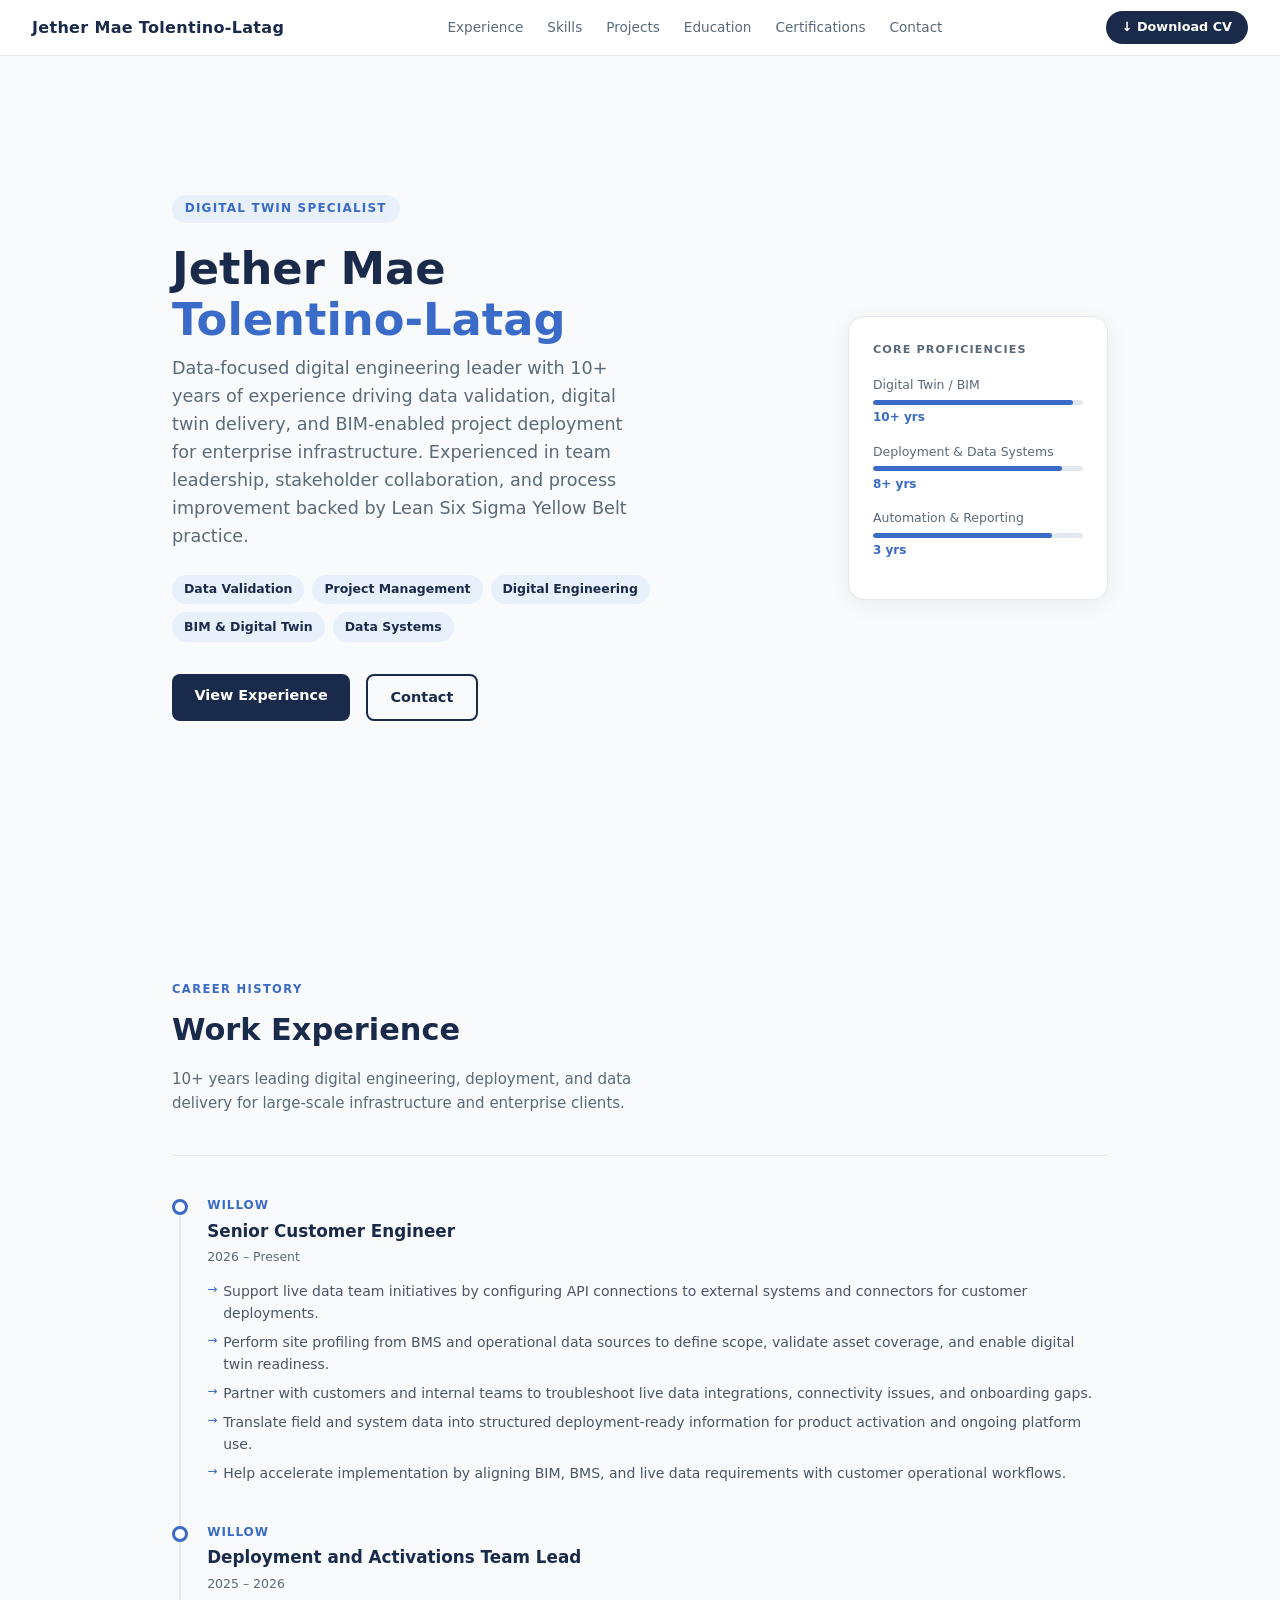
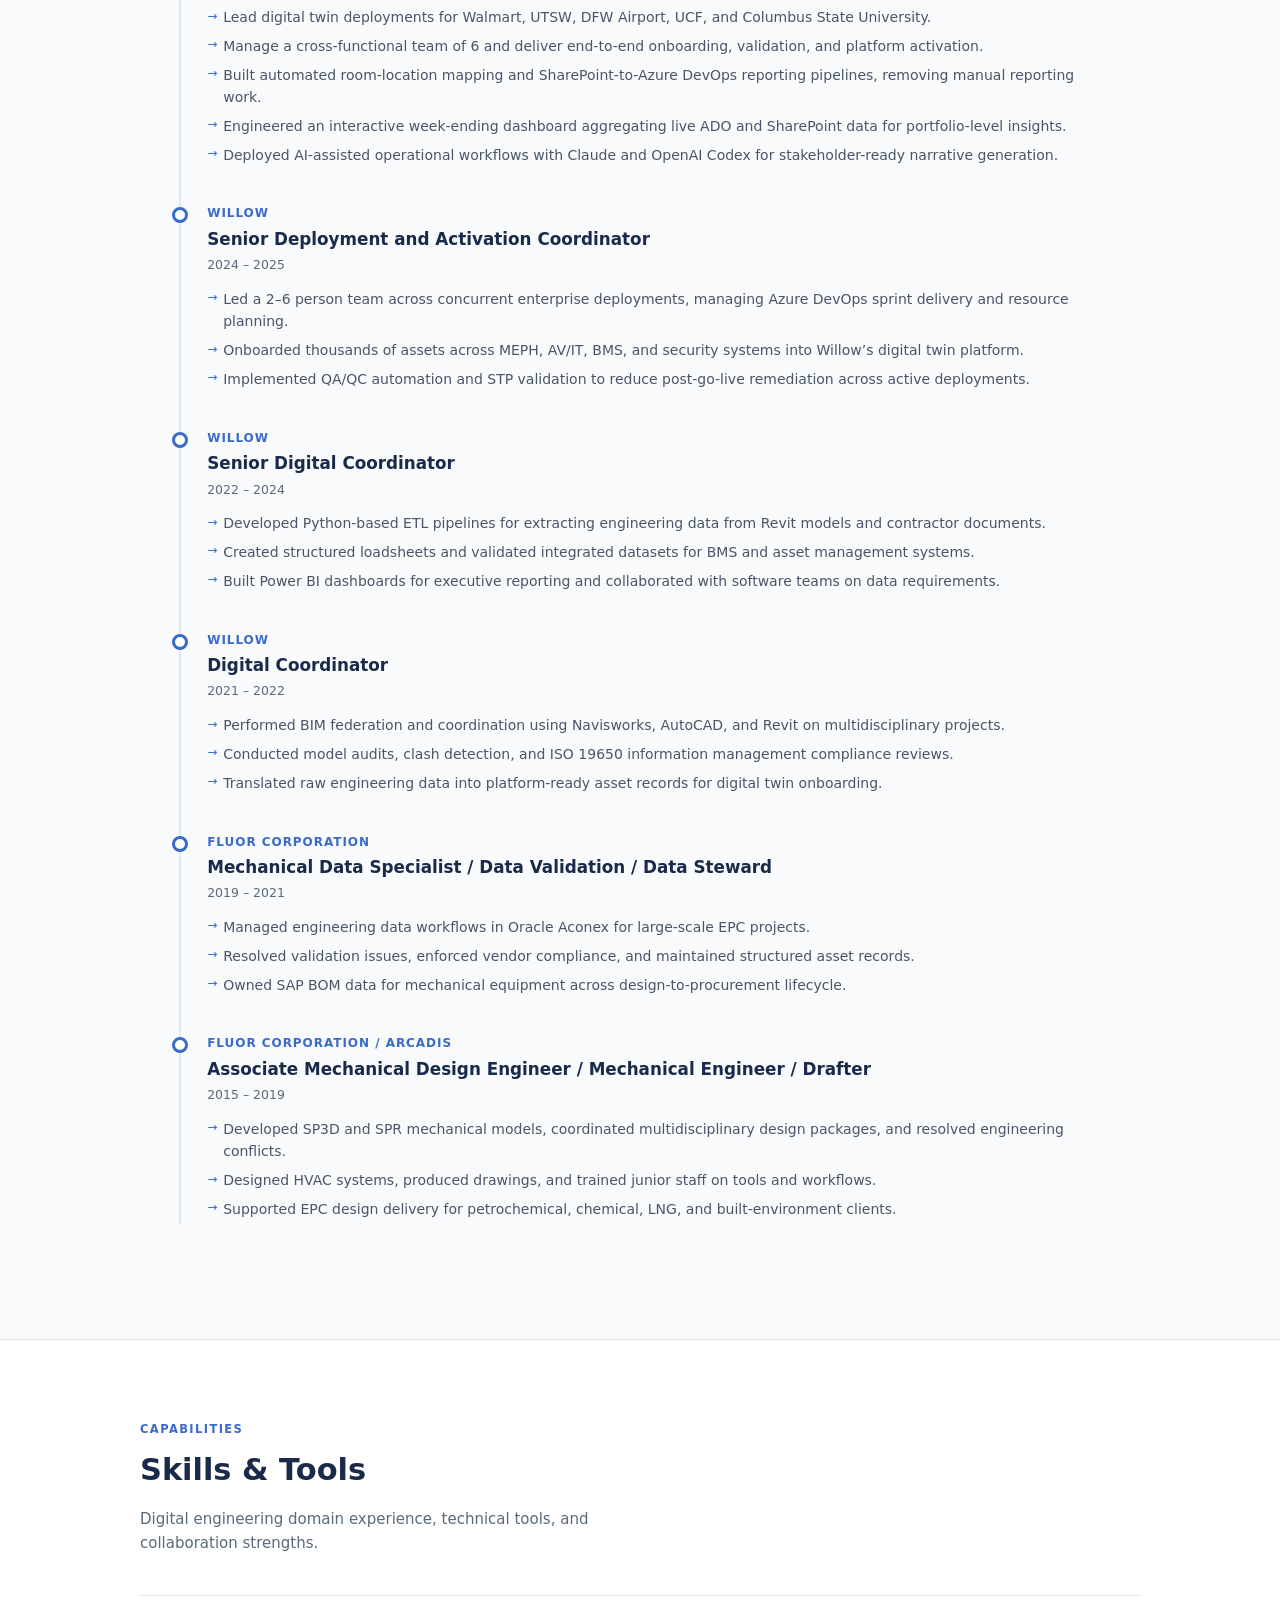
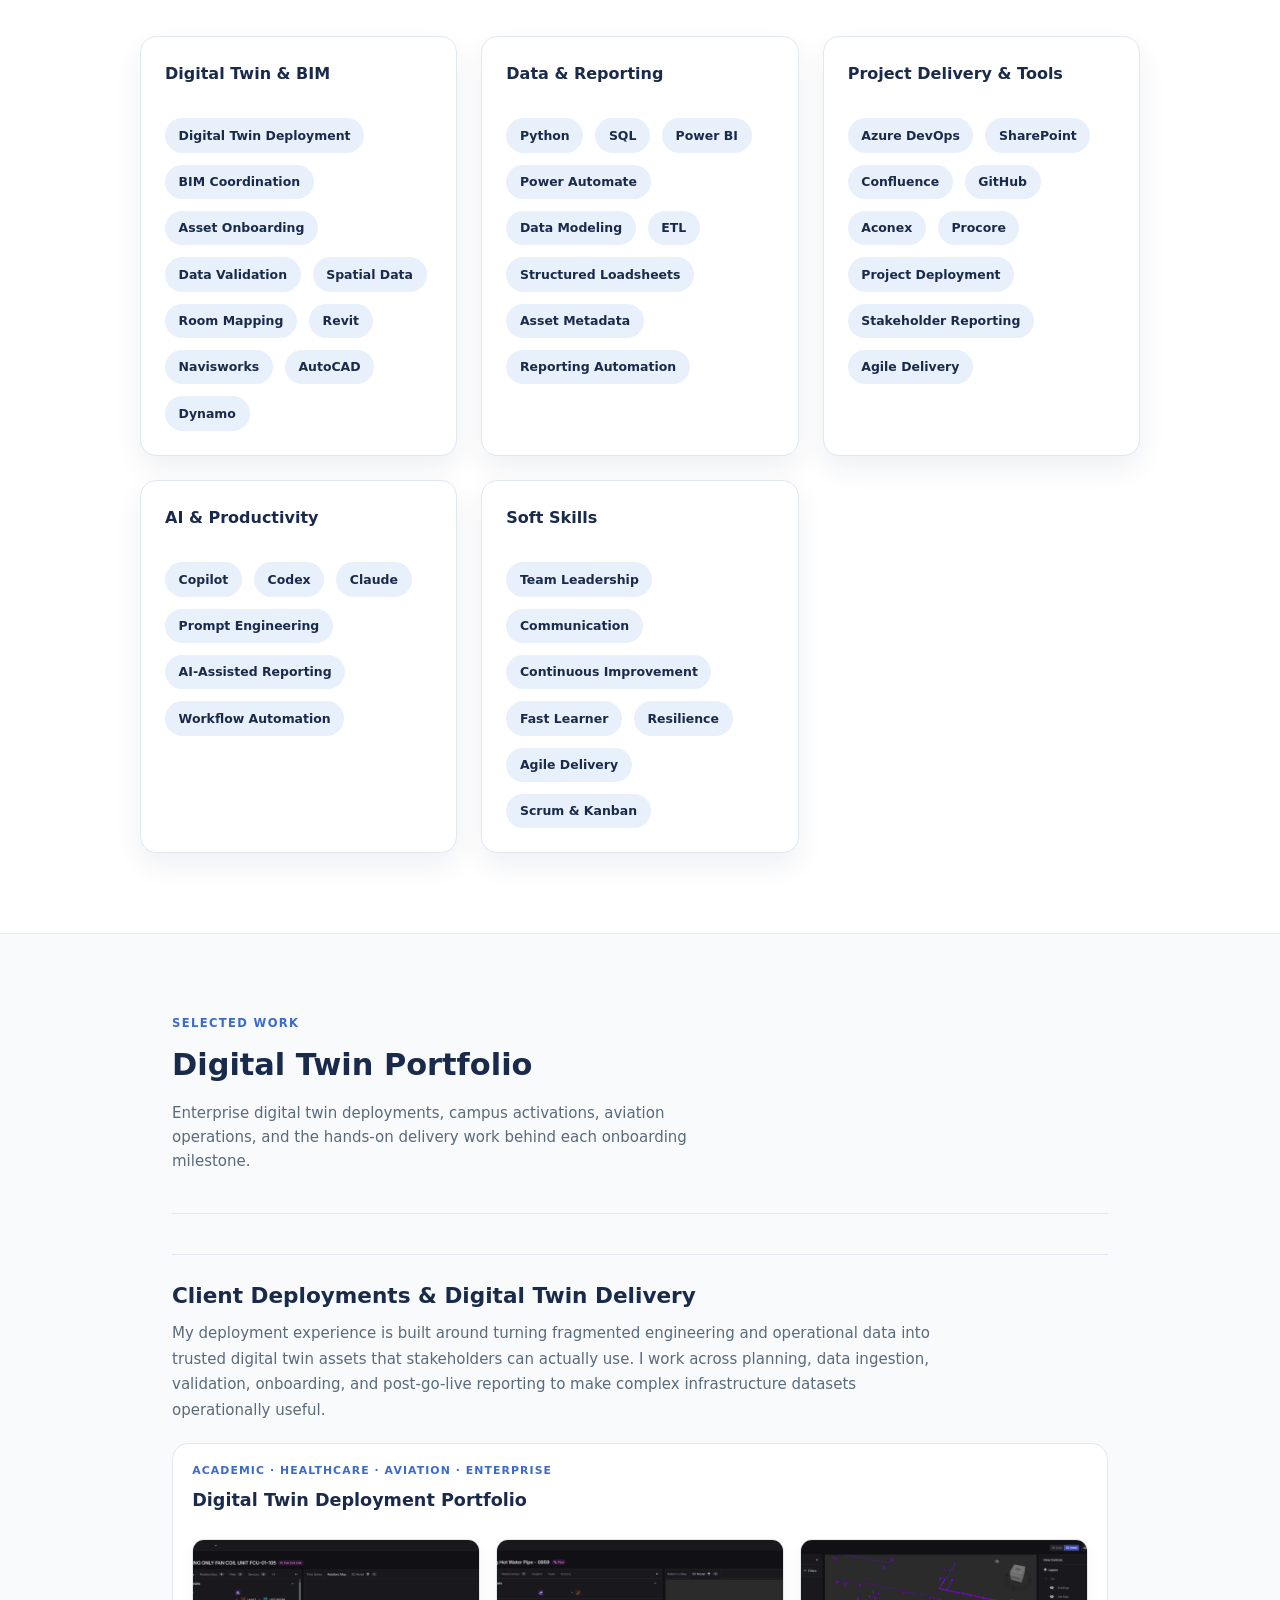
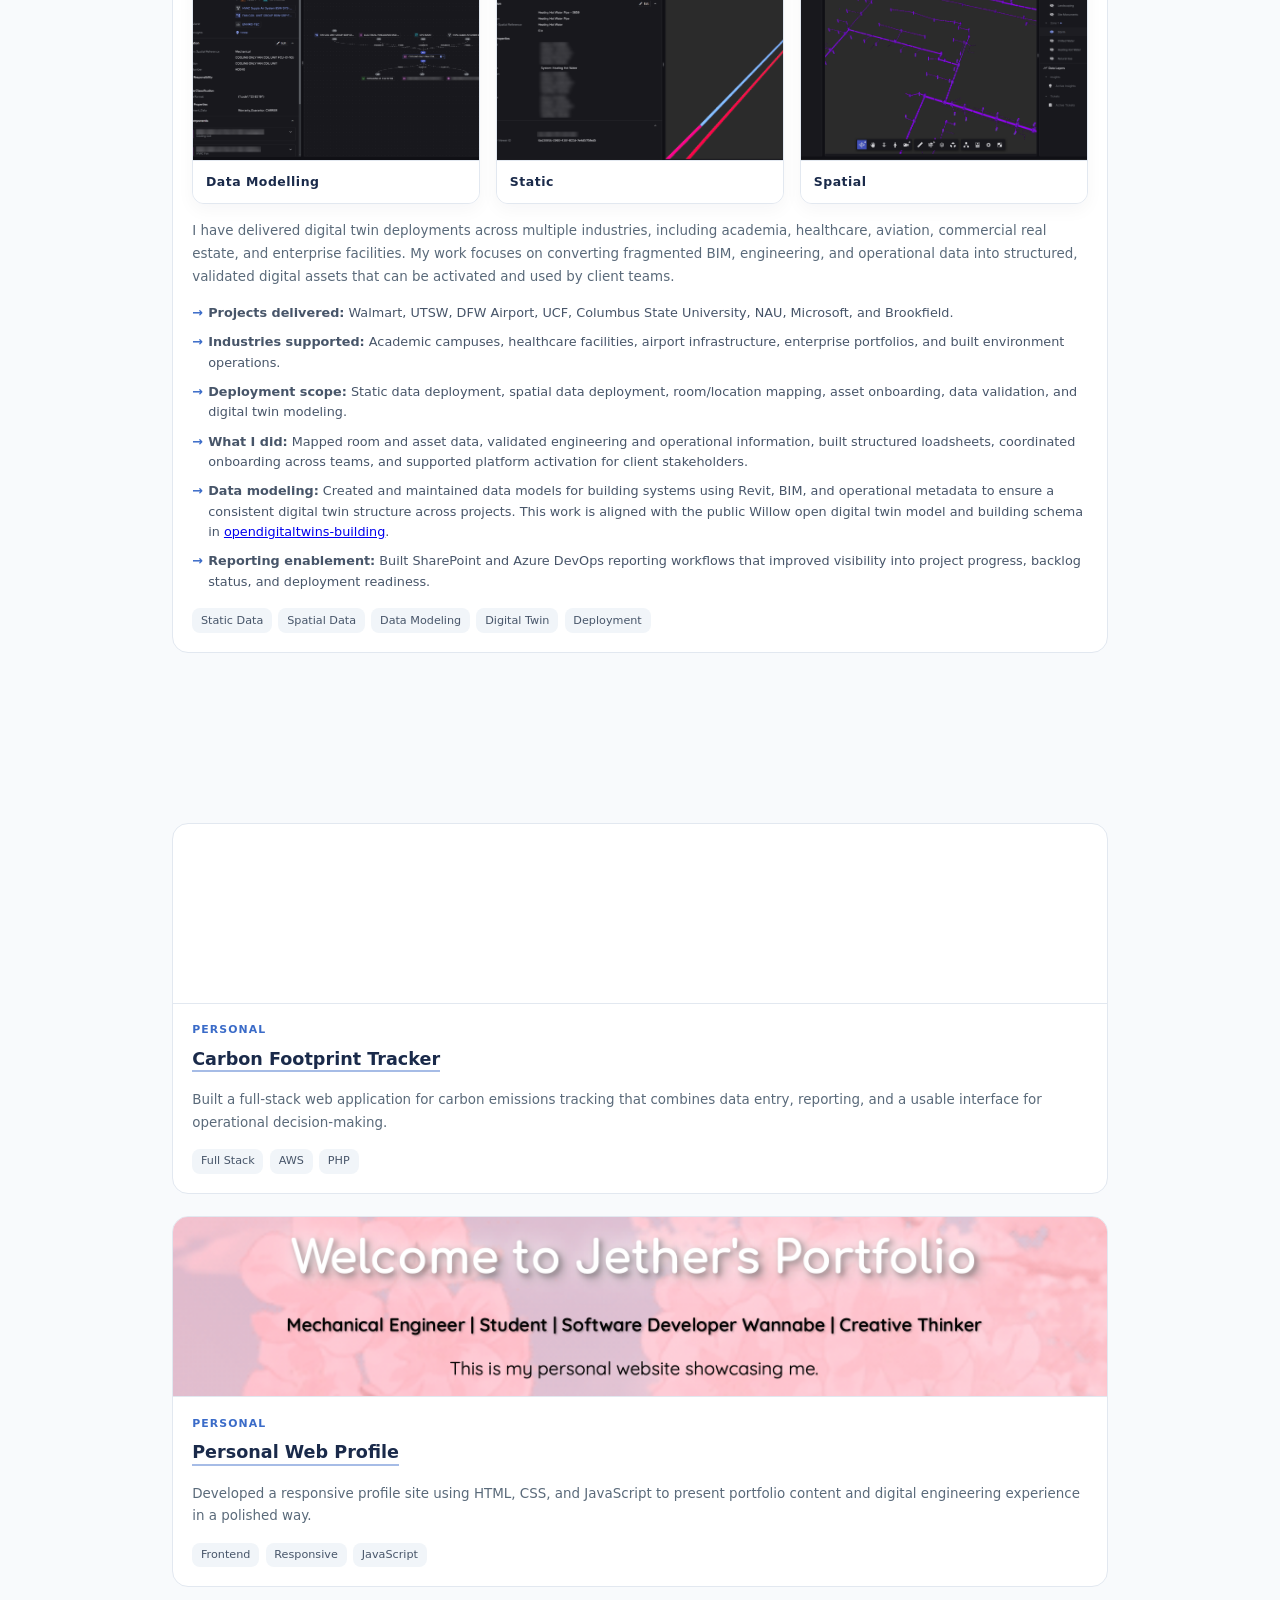
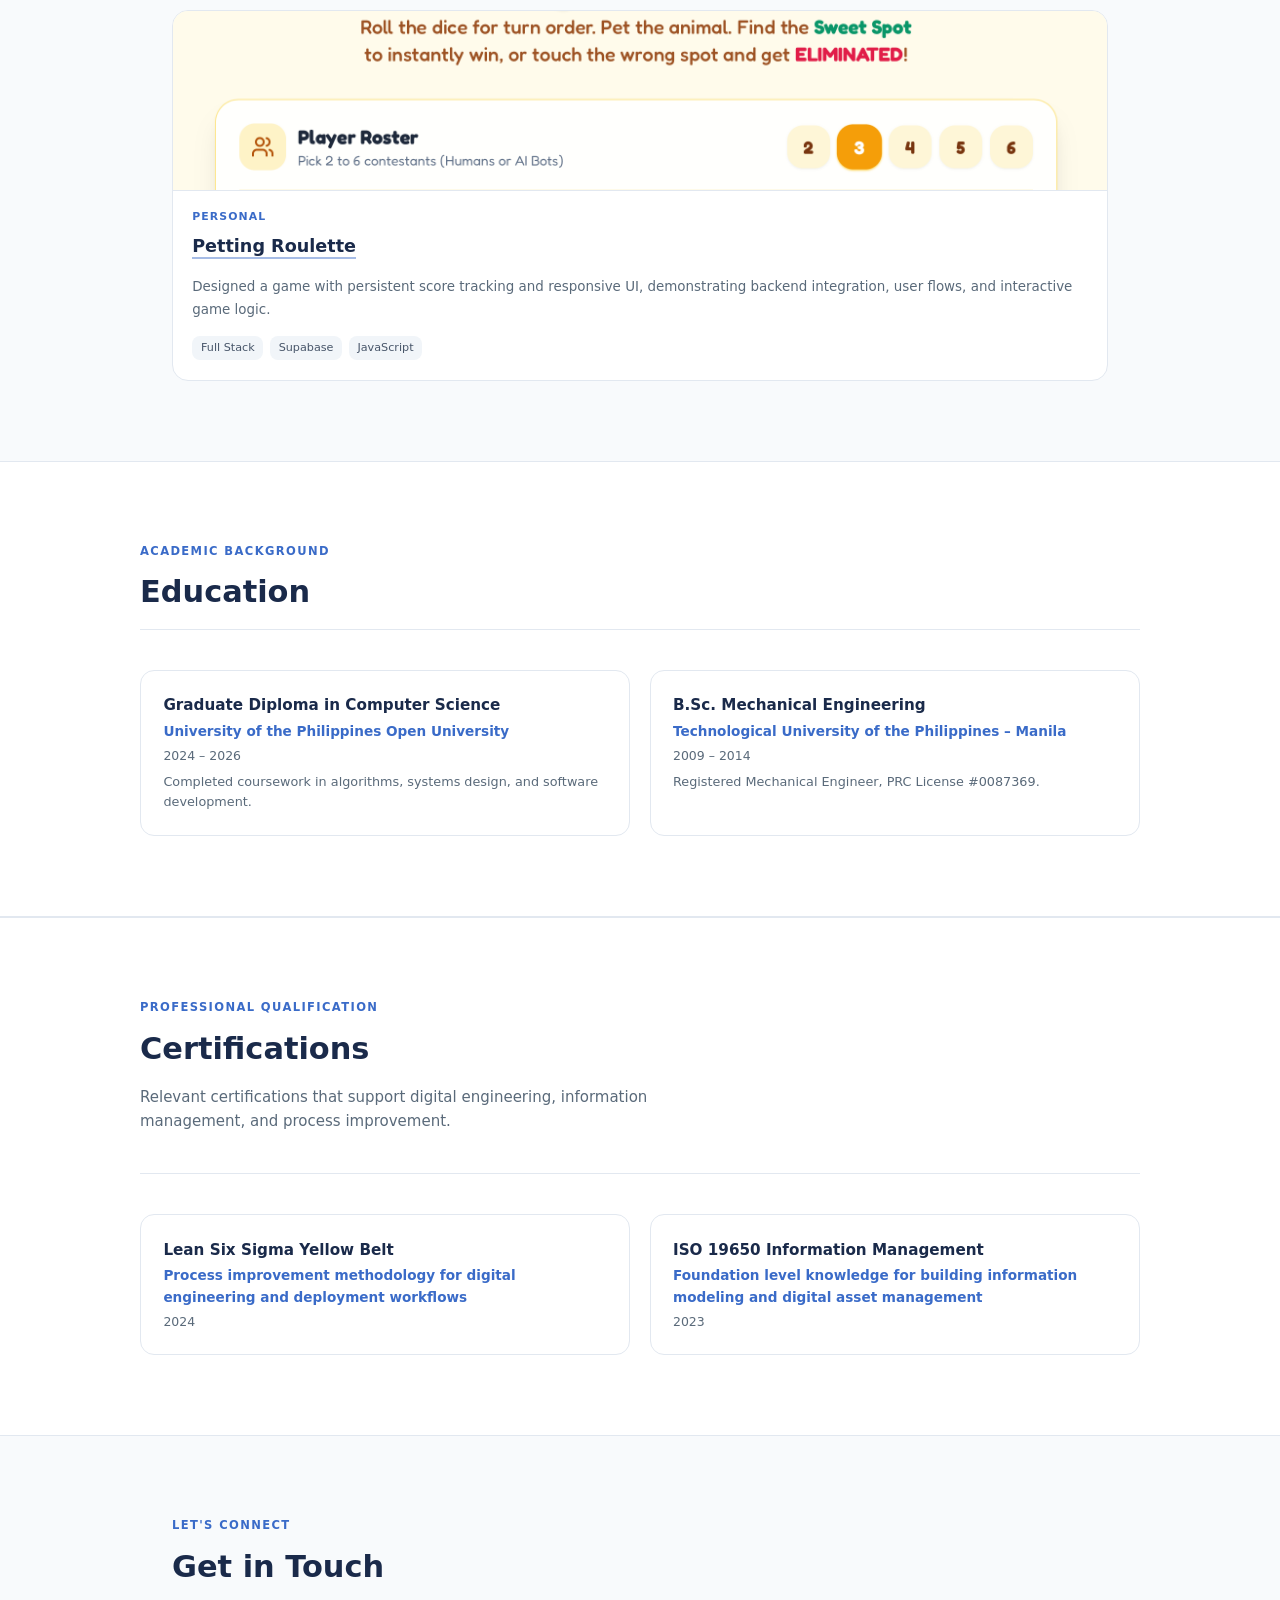
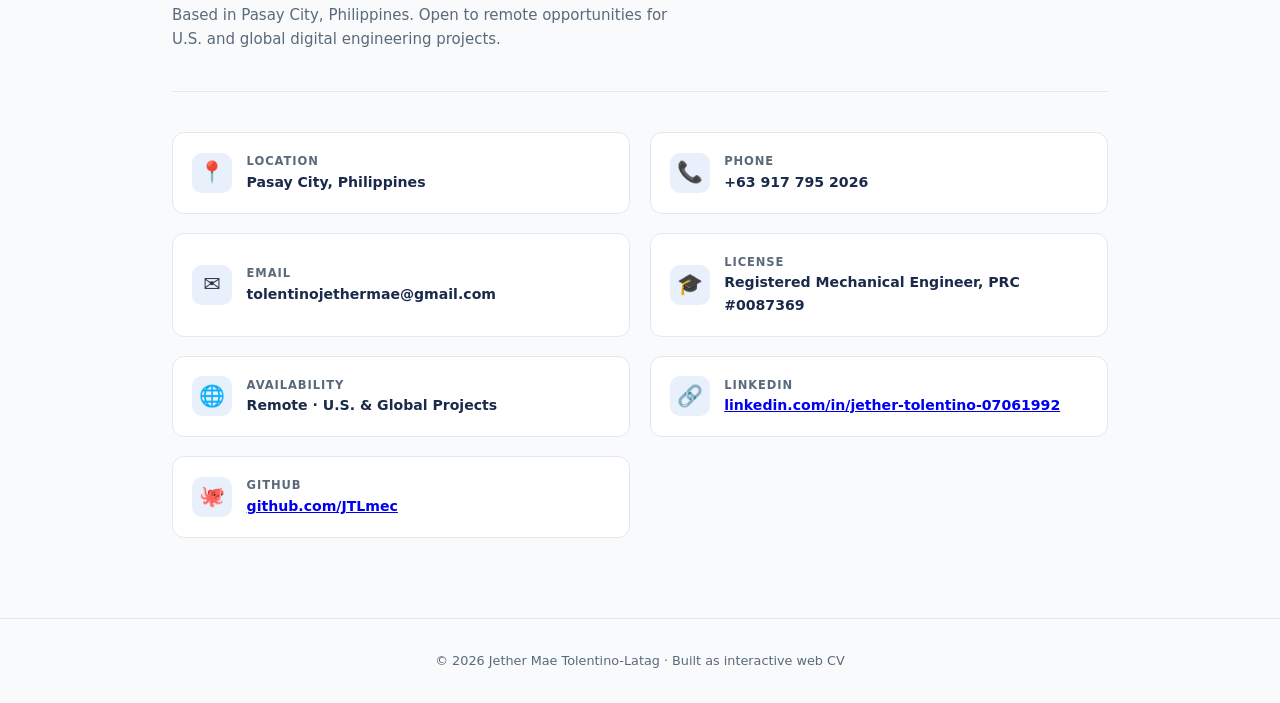
==== commit bf6fd97c: "Add Willow digital twin reference Updated the data modeling bullet in the CV to reference the public" ====
--- a/index.html
+++ b/index.html
@@ -286,7 +286,7 @@
         <li><strong>Industries supported:</strong> Academic campuses, healthcare facilities, airport infrastructure, enterprise portfolios, and built environment operations.</li>
         <li><strong>Deployment scope:</strong> Static data deployment, spatial data deployment, room/location mapping, asset onboarding, data validation, and digital twin modeling.</li>
         <li><strong>What I did:</strong> Mapped room and asset data, validated engineering and operational information, built structured loadsheets, coordinated onboarding across teams, and supported platform activation for client stakeholders.</li>
-        <li><strong>Data modeling:</strong> Created and maintained data models for building systems using Revit, BIM, and operational metadata to ensure a consistent digital twin structure across projects.</li>
+        <li><strong>Data modeling:</strong> Created and maintained data models for building systems using Revit, BIM, and operational metadata to ensure a consistent digital twin structure across projects. This work is aligned with the public Willow open digital twin model and building schema in <a href="https://github.com/WillowInc/opendigitaltwins-building" target="_blank" rel="noopener">opendigitaltwins-building</a>.</li>
         <li><strong>Reporting enablement:</strong> Built SharePoint and Azure DevOps reporting workflows that improved visibility into project progress, backlog status, and deployment readiness.</li>
       </ul>
       <div class="proj-chips"><span class="chip">Static Data</span><span class="chip">Spatial Data</span><span class="chip">Data Modeling</span><span class="chip">Digital Twin</span><span class="chip">Deployment</span></div>
